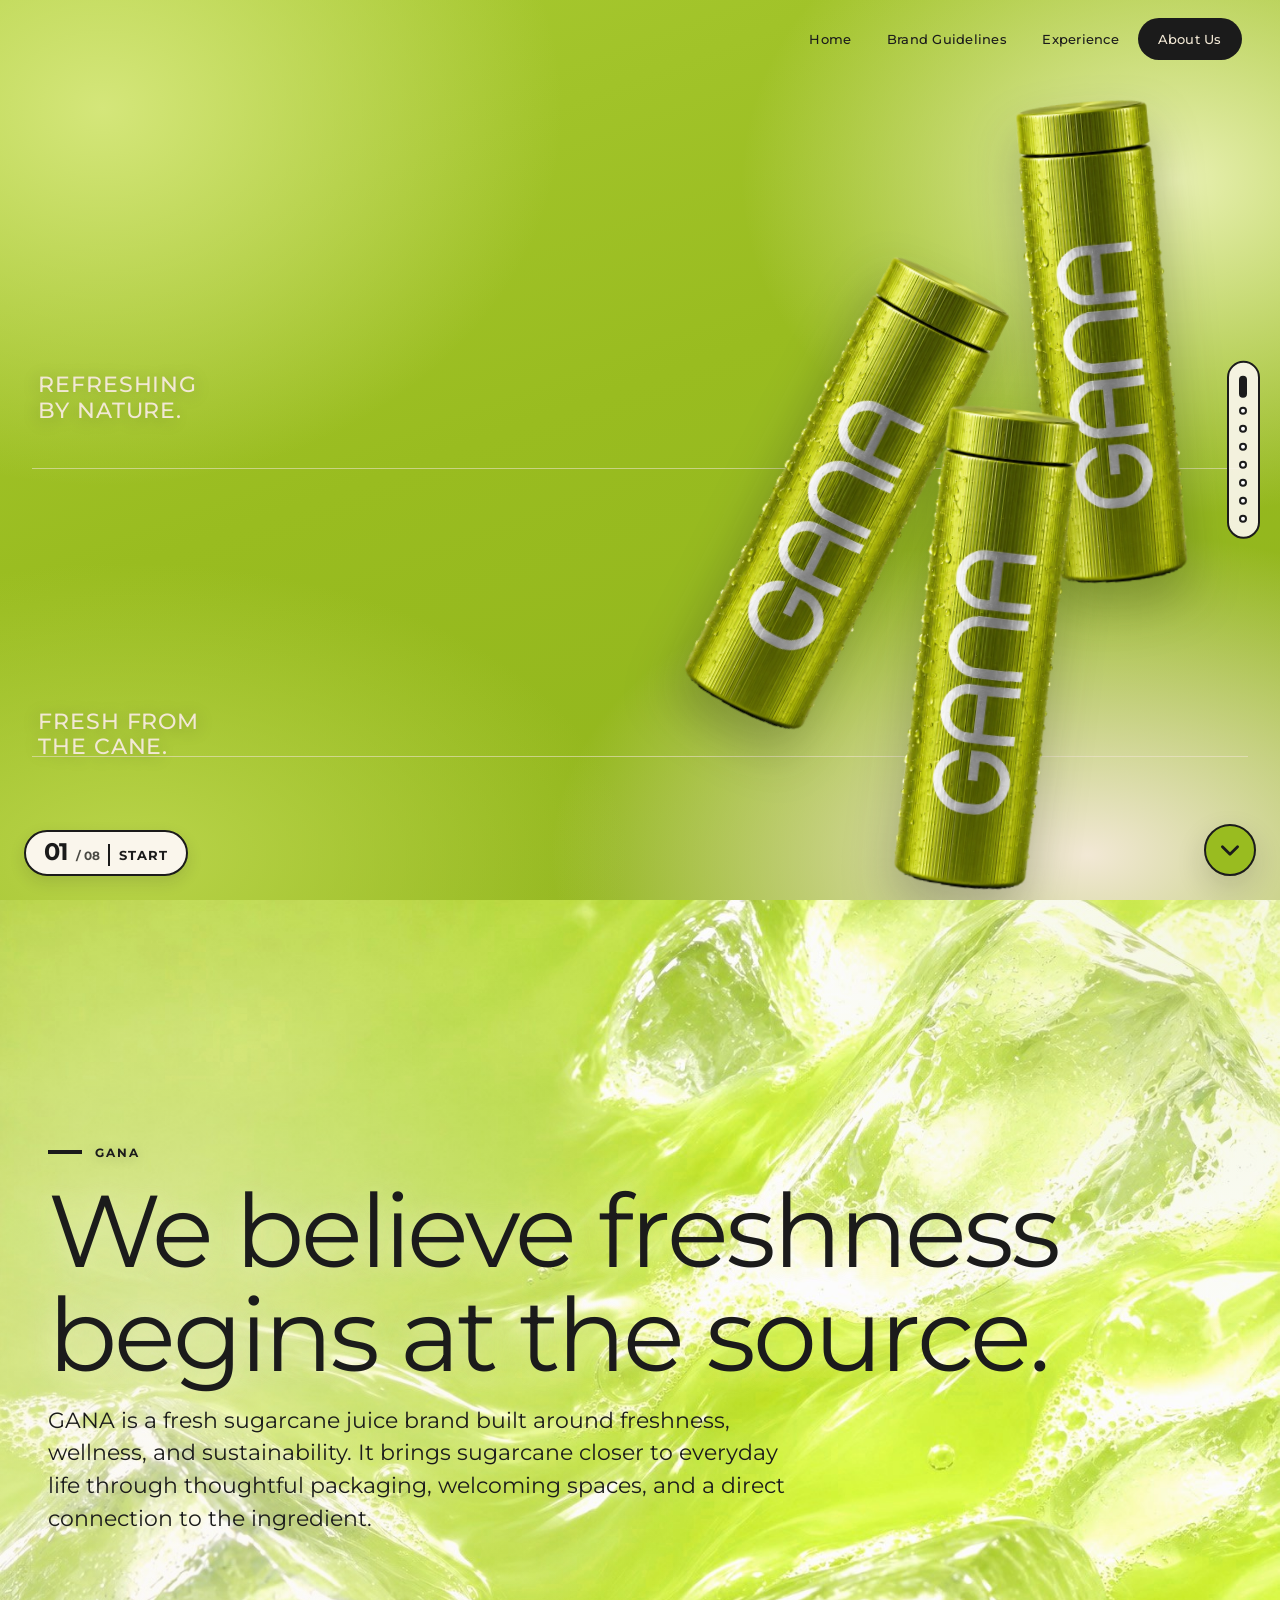
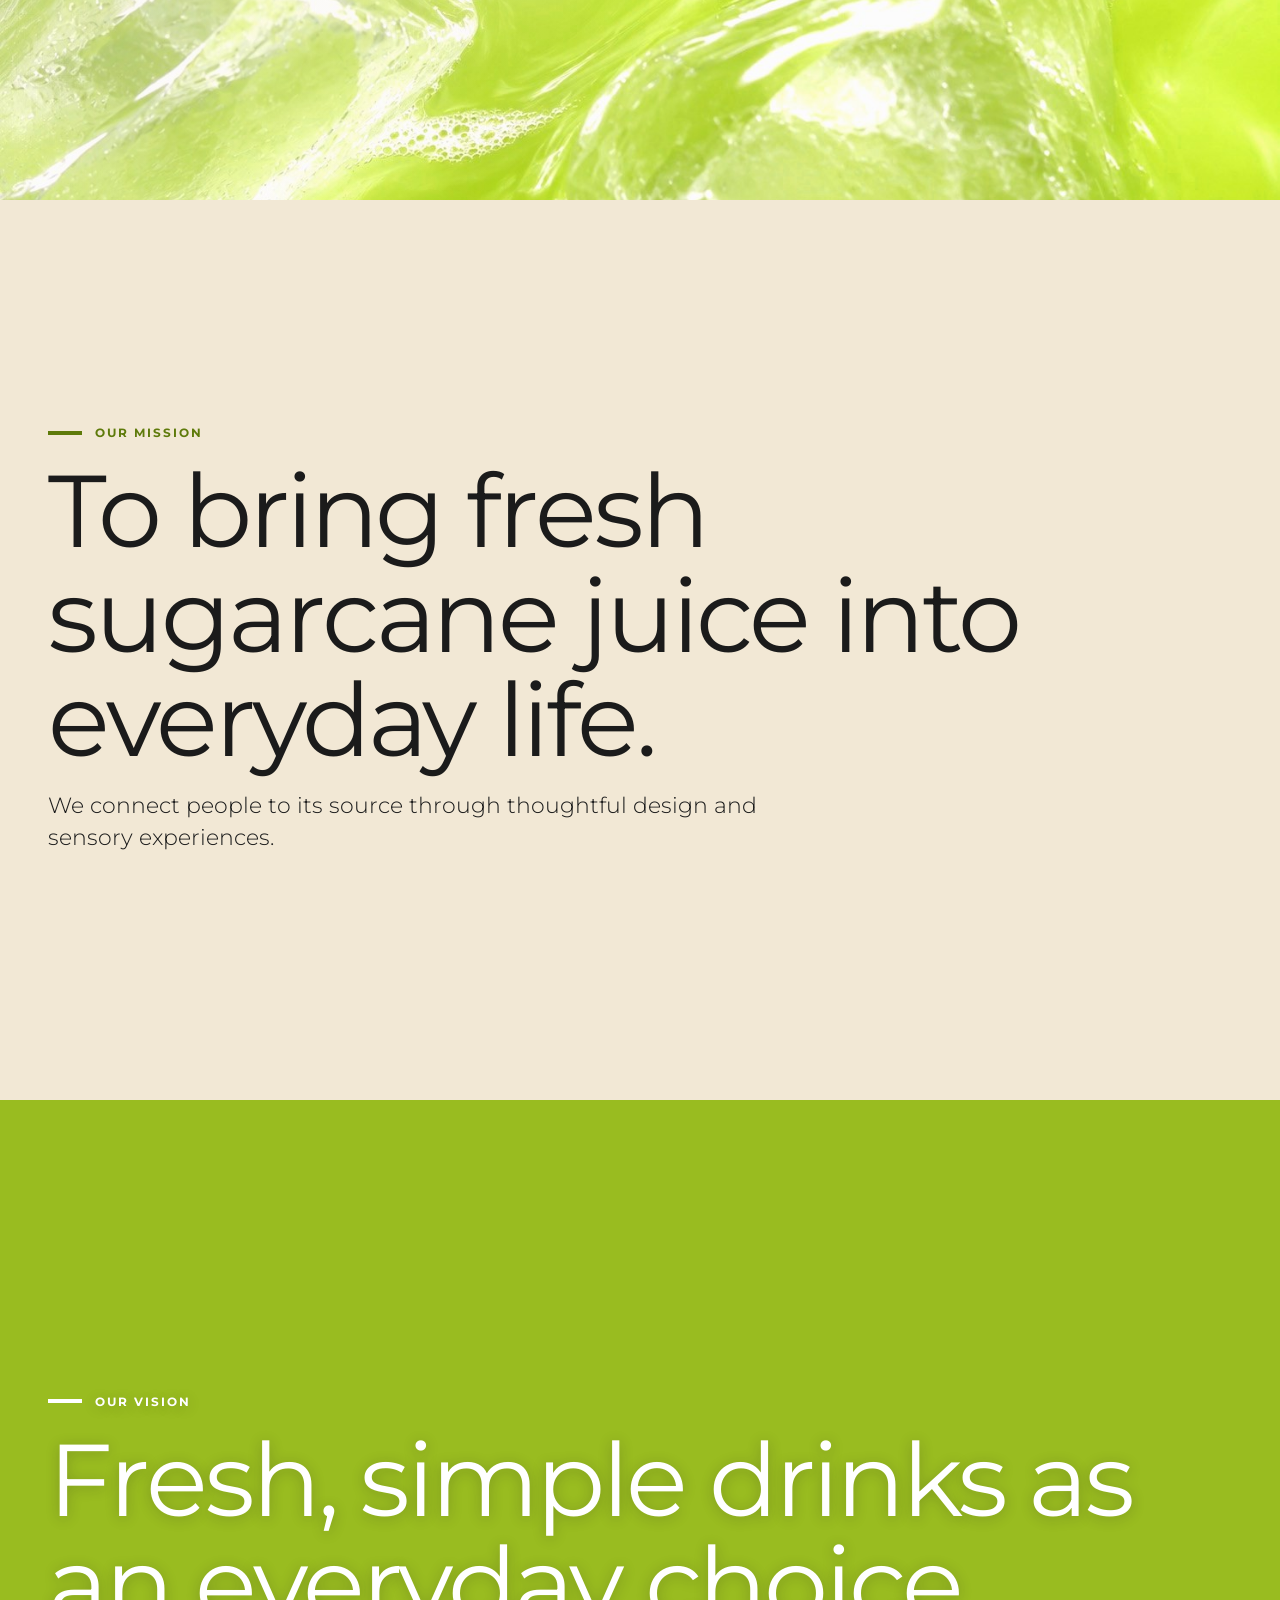
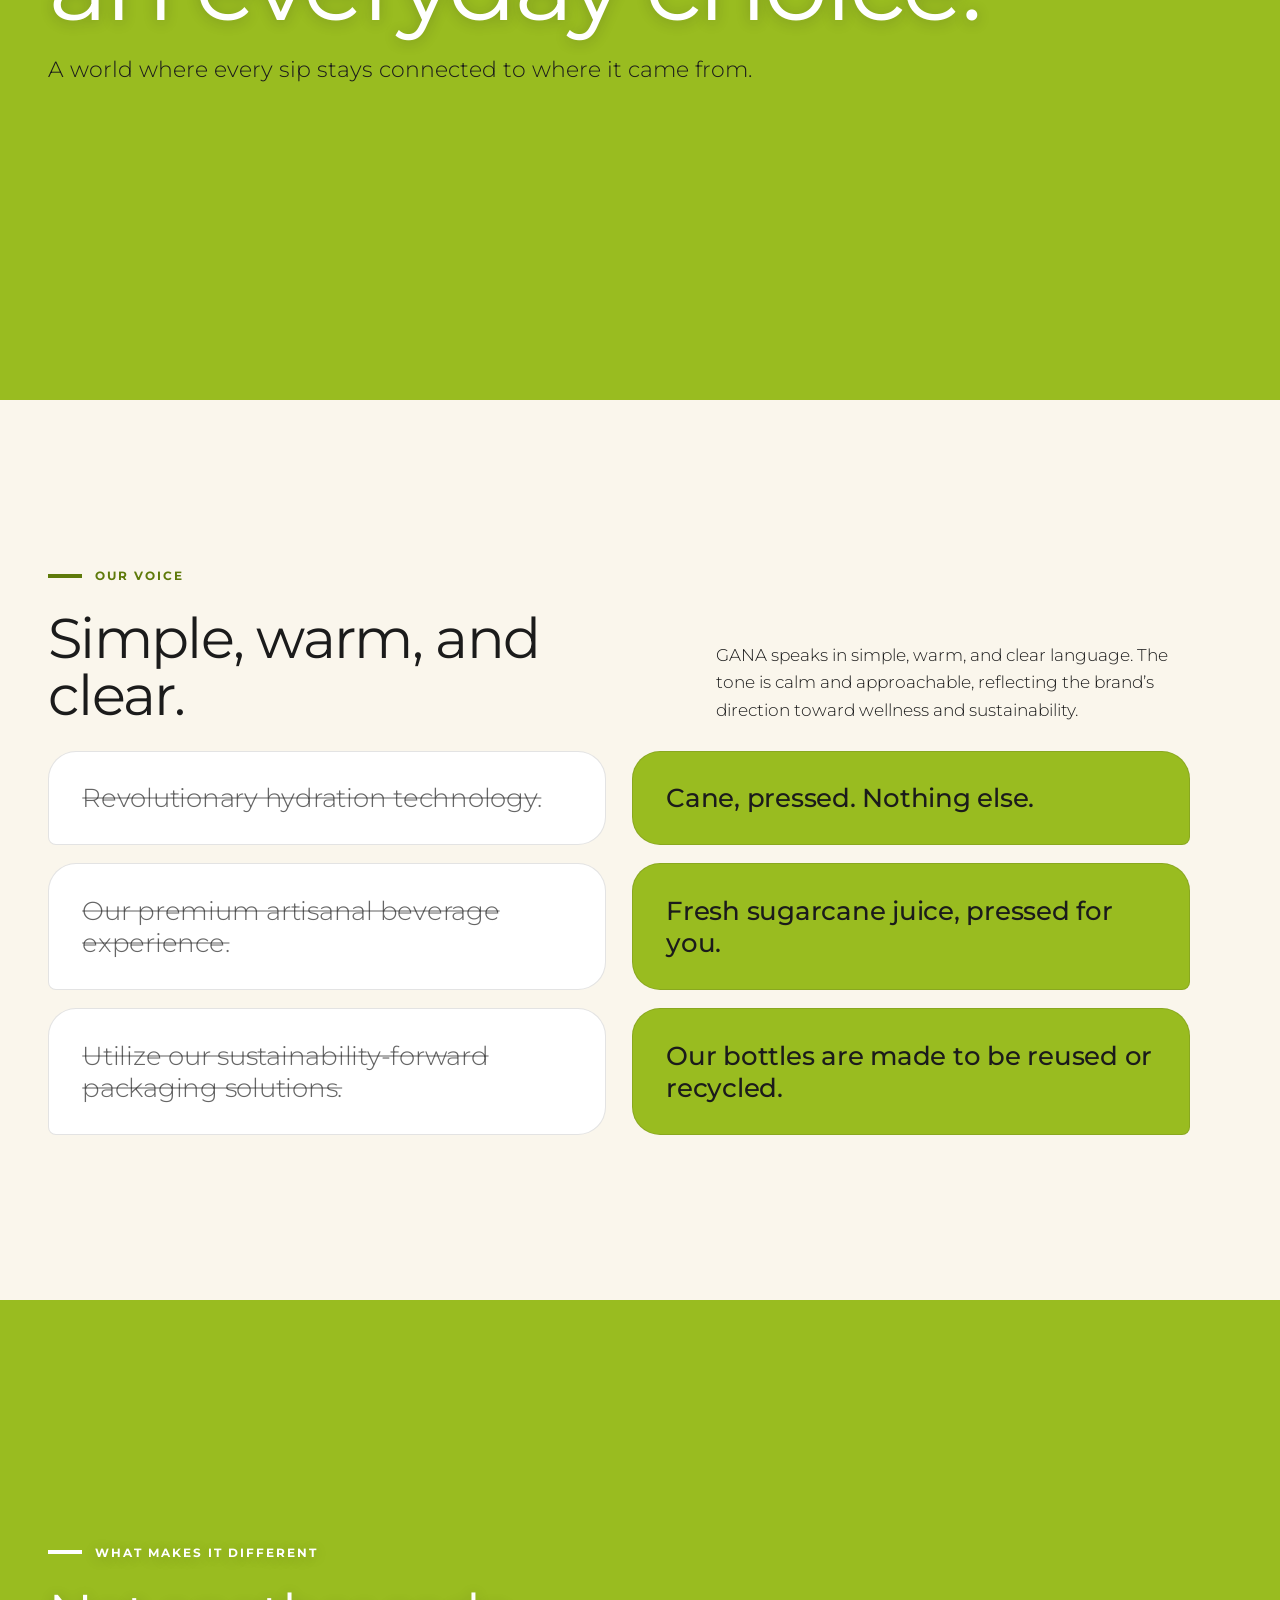
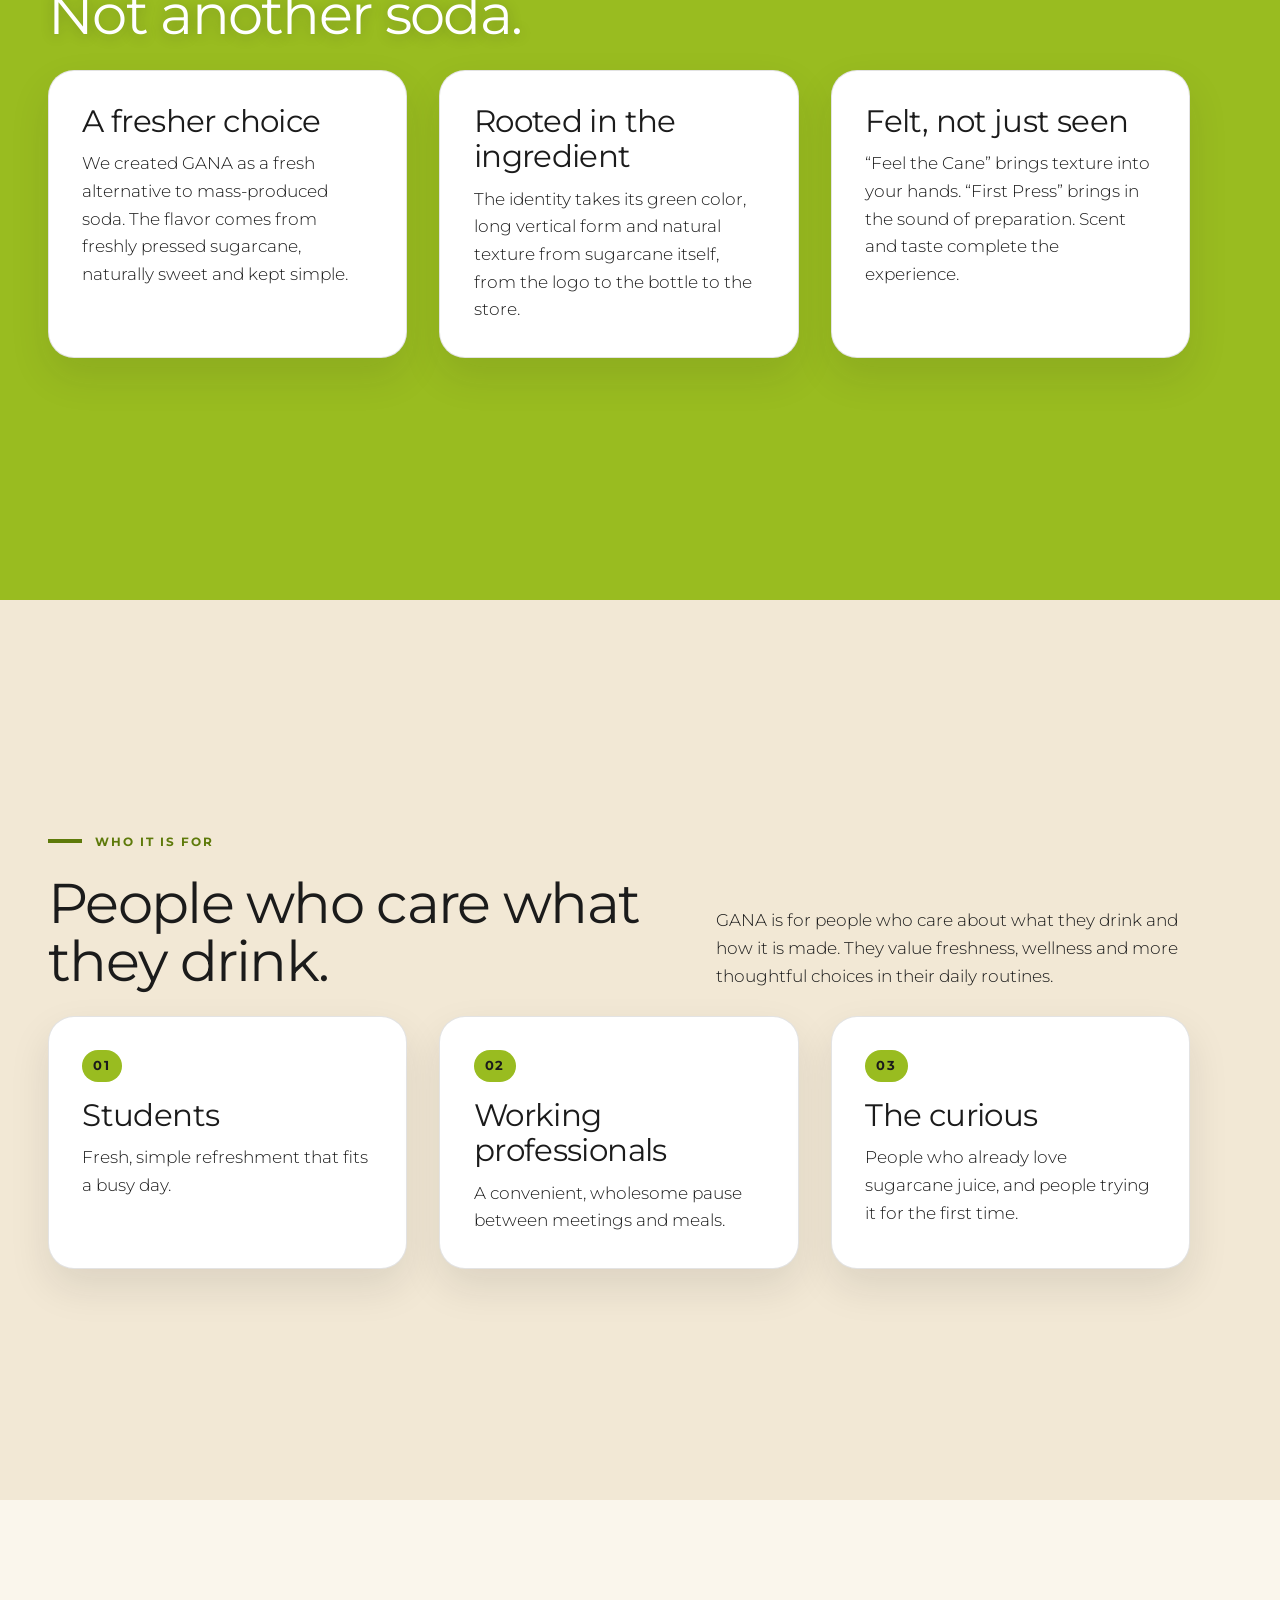
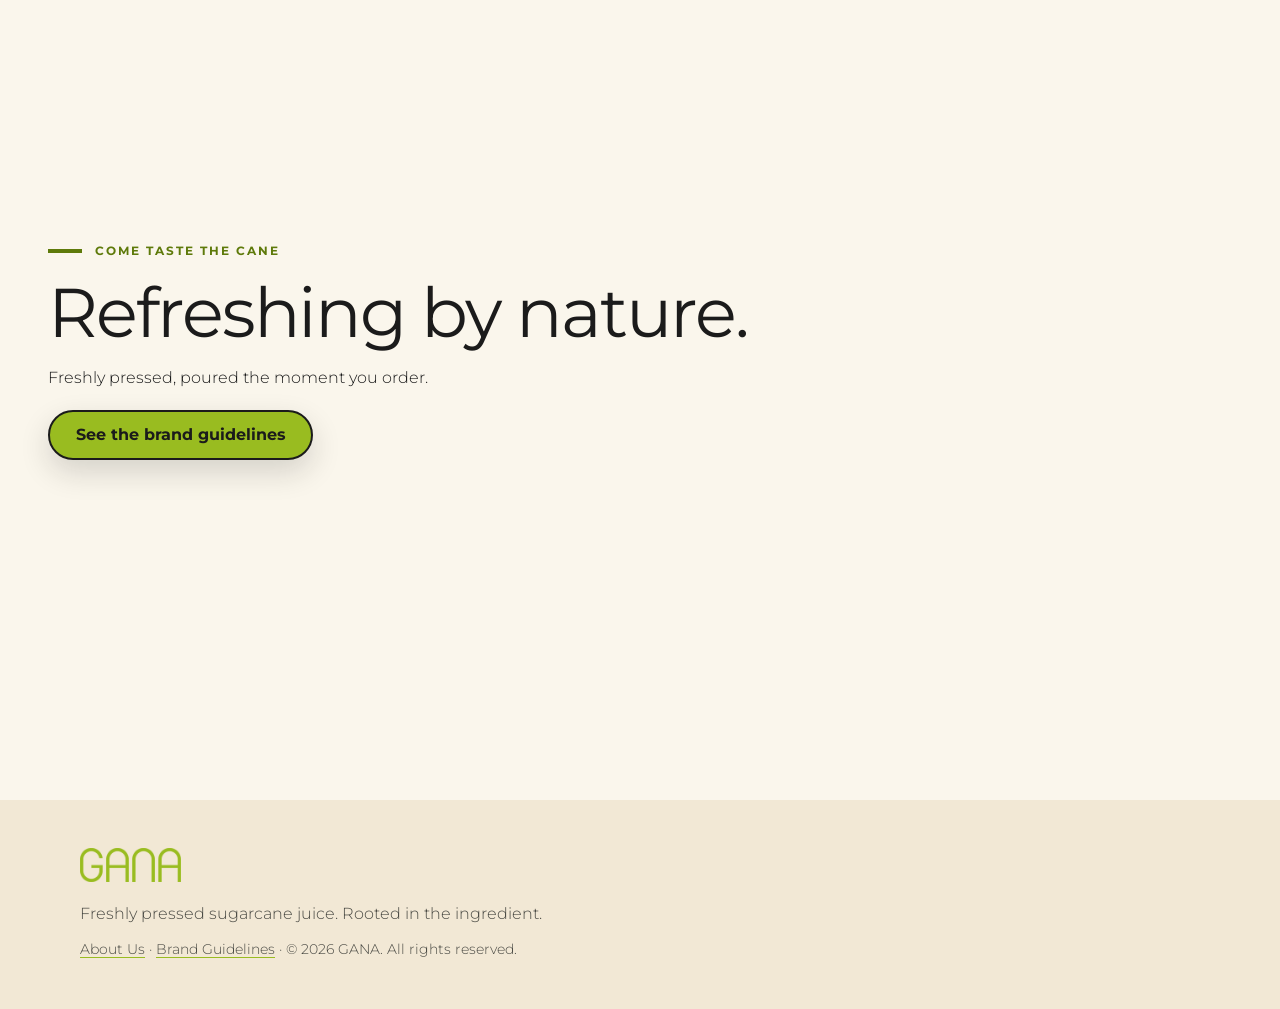
==== about.html @ 9ba34b14 "AI prompt guide: text taken from the book (full approved bottle shape, shop specifications as refere" ====
<!DOCTYPE html>
<html lang="en">
<head>
  <meta charset="UTF-8">
  <meta name="viewport" content="width=device-width, initial-scale=1">
  <title>About Us | GANA</title>
  <meta name="description" content="About GANA: fresh sugarcane juice built around freshness, wellness and sustainability.">
  <meta property="og:title" content="About GANA">
  <meta property="og:description" content="Flip through every page of the About GANA Book.">
  <meta property="og:type" content="website">
  <meta property="og:image" content="Images/gana-bottle-hero.jpeg">
  <link rel="icon" type="image/png" href="Images/gana-logo.png">
  <link rel="preconnect" href="https://fonts.googleapis.com">
  <link rel="preconnect" href="https://fonts.gstatic.com" crossorigin>
  <link href="https://fonts.googleapis.com/css2?family=Montserrat:wght@300;400;500;700&display=swap" rel="stylesheet">
  <link rel="stylesheet" href="styles.css?v=103">
  <link rel="stylesheet" href="guide.css?v=121">
</head>
<body class="sub">

  <nav class="h-nav" aria-label="Main">
    <a href="index.html#top">Home</a>
    <a href="brand-guidelines.html">Brand Guidelines</a>
    <a href="experience.html">Experience</a>
    <a href="about.html" class="h-pill" aria-current="page">About Us</a>
  </nav>

  <main id="top" class="scenes">
    <section class="scene s-green hero-scene about-hero cascade-only" id="start" data-label="Start">
      <div class="hero-cascade trio" aria-hidden="true"><img class="tb tb1" src="Images/bottle-photo.webp" alt="" width="378" height="1273"><img class="tb tb2" src="Images/bottle-photo.webp" alt="" width="378" height="1273"><img class="tb tb3" src="Images/bottle-photo.webp" alt="" width="378" height="1273"></div>
      <h1 class="sr-only">Fresh from the cane.</h1>
      <i class="hdr-rule hr1"></i><i class="hdr-rule hr2"></i>
      <p class="hdr-cap hc-l">Fresh from<br>the cane.</p>
      <p class="hdr-cap hc-m">Refreshing<br>by nature.</p>
    </section>

    <section class="scene s-green big-statement" id="statement" data-label="Big statement">
      <img class="stmt-bg" src="Images/about-statement-bg.jpg" alt="" width="1491" height="1055">
      <div class="scene-in solo">
        <div>
          <p class="kicker">GANA</p>
          <h2 class="big-h">We believe freshness begins at the source.</h2>
          <p class="big-sub">GANA is a fresh sugarcane juice brand built around freshness, wellness, and sustainability. It brings sugarcane closer to everyday life through thoughtful packaging, welcoming spaces, and a direct connection to the ingredient.</p>
        </div>
      </div>
    </section>

    <section class="scene s-cream" id="mission" data-label="Mission">
      <div class="scene-in solo">
        <div>
          <p class="kicker">Our mission</p>
          <h2 class="big-h mv-big">To bring fresh sugarcane juice into everyday life.</h2>
          <p class="big-sub">We connect people to its source through thoughtful design and sensory experiences.</p>
        </div>
      </div>
    </section>

    <section class="scene s-green" id="vision" data-label="Vision">
      <div class="scene-in solo">
        <div>
          <p class="kicker">Our vision</p>
          <h2 class="big-h mv-big">Fresh, simple drinks as an everyday choice.</h2>
          <p class="big-sub">A world where every sip stays connected to where it came from.</p>
        </div>
      </div>
    </section>

    <section class="scene s-light" id="voice" data-label="Voice">
      <div class="scene-in wide">
        <header class="scene-head"><p class="kicker">Our voice</p><h2>Simple, warm, and clear.</h2><p>GANA speaks in simple, warm, and clear language. The tone is calm and approachable, reflecting the brand&rsquo;s direction toward wellness and sustainability.</p></header>
        <div class="scene-body voice-rows">
          <div class="voice-row"><p class="vr-bad">Revolutionary hydration technology.</p><p class="vr-good">Cane, pressed. Nothing else.</p></div>
          <div class="voice-row"><p class="vr-bad">Our premium artisanal beverage experience.</p><p class="vr-good">Fresh sugarcane juice, pressed for you.</p></div>
          <div class="voice-row"><p class="vr-bad">Utilize our sustainability-forward packaging solutions.</p><p class="vr-good">Our bottles are made to be reused or recycled.</p></div>
        </div>
      </div>
    </section>

    <section class="scene s-green" id="different" data-label="What makes it different">
      <div class="scene-in wide">
        <header class="scene-head"><p class="kicker">What makes it different</p><h2>Not another soda.</h2></header>
        <div class="scene-body diff">
          <article class="diff-card"><h3>A fresher choice</h3><p>We created GANA as a fresh alternative to mass-produced soda. The flavor comes from freshly pressed sugarcane, naturally sweet and kept simple.</p></article>
          <article class="diff-card"><h3>Rooted in the ingredient</h3><p>The identity takes its green color, long vertical form and natural texture from sugarcane itself, from the logo to the bottle to the store.</p></article>
          <article class="diff-card"><h3>Felt, not just seen</h3><p>&ldquo;Feel the Cane&rdquo; brings texture into your hands. &ldquo;First Press&rdquo; brings in the sound of preparation. Scent and taste complete the experience.</p></article>
        </div>
      </div>
    </section>

    <section class="scene s-cream" id="for" data-label="Who it is for">
      <div class="scene-in wide">
        <header class="scene-head"><p class="kicker">Who it is for</p><h2>People who care what they drink.</h2><p>GANA is for people who care about what they drink and how it is made. They value freshness, wellness and more thoughtful choices in their daily routines.</p></header>
        <div class="scene-body who">
          <article class="who-card"><span>01</span><h3>Students</h3><p>Fresh, simple refreshment that fits a busy day.</p></article>
          <article class="who-card"><span>02</span><h3>Working professionals</h3><p>A convenient, wholesome pause between meetings and meals.</p></article>
          <article class="who-card"><span>03</span><h3>The curious</h3><p>People who already love sugarcane juice, and people trying it for the first time.</p></article>
        </div>
      </div>
    </section>

    <section class="scene s-light" id="come" data-label="Visit">
      <div class="scene-in solo">
        <div>
          <p class="kicker">Come taste the cane</p>
          <h2>Refreshing by nature.</h2>
          <p class="lead">Freshly pressed, poured the moment you order.</p>
          <a href="brand-guidelines.html" class="btn btn-green">See the brand guidelines</a>
        </div>
      </div>
    </section>

  </main>

  <nav class="dial" id="dial" aria-label="Scenes"><ol id="dial-list"></ol></nav>
  <div class="hud" aria-hidden="true"><span id="hud-n">01</span><span class="hud-of">/ <span id="hud-t">15</span></span><span id="hud-l">Start</span></div>
  <button type="button" class="next-btn" id="next-btn" aria-label="Next scene"><svg viewBox="0 0 24 24" fill="none" stroke="currentColor" stroke-width="2.6" stroke-linecap="round" stroke-linejoin="round" aria-hidden="true"><path d="M5 9l7 7 7-7"/></svg></button>

  <footer class="site-footer" id="visit">
    <div class="container footer-grid">
      <a href="index.html#top" class="logo" aria-label="GANA home"><img class="logo-img" src="Images/gana-logo.png" alt="GANA" loading="lazy"></a>
      <p>Freshly pressed sugarcane juice. Rooted in the ingredient.</p>
      <p class="small"><a href="about.html">About Us</a> &middot; <a href="brand-guidelines.html">Brand Guidelines</a> &middot; &copy; <span id="year">2026</span> GANA. All rights reserved.</p>
    </div>
  </footer>

  <script src="script.js?v=103"></script>
  <script src="scenes.js?v=103"></script>
</body>
</html>
---- styles.css ----
/* GANA brand palette (Brand Guidelines Book): GANA Green #99BC20, Cream #F2E8D5, lighter cream for quiet backgrounds */
:root {
  --green: #99bc20;
  --cream: #f2e8d5;
  --cream-light: #faf6ec;
  --ink: #1b1b1b;
  --muted: #4a4a44;
  --radius: 18px;
  /* Gotham is the brand typeface. Montserrat is the closest free web font; Gotham is used if installed. */
  --font: "Gotham", "Montserrat", system-ui, -apple-system, "Segoe UI", sans-serif;
}

*, *::before, *::after { box-sizing: border-box; }
html { scroll-behavior: smooth; }
body {
  margin: 0;
  font-family: var(--font);
  font-weight: 300;
  color: var(--ink);
  background: var(--cream-light);
  line-height: 1.7;
  font-size: 1.02rem;
}
img { display: block; max-width: 100%; }
h1, h2, h3 { font-weight: 400; line-height: 1.15; margin: 0 0 .6em; color: var(--ink); }
h1 { font-size: clamp(2.4rem, 5.6vw, 4.4rem); letter-spacing: -.02em; }
h2 { font-size: clamp(1.8rem, 3.6vw, 2.7rem); letter-spacing: -.01em; }
h3 { font-size: 1.3rem; font-weight: 500; }
p { margin: 0 0 1.1em; }
a { color: inherit; }
figure { margin: 0; }
strong { font-weight: 500; }

.container { width: min(1120px, 100% - 3rem); margin-inline: auto; }
.narrow { width: min(760px, 100% - 3rem); }
.section { padding: clamp(4rem, 9vw, 7rem) 0; }
.cream { background: var(--cream); }
.eyebrow {
  display: flex; align-items: center; gap: .75rem;
  text-transform: uppercase; letter-spacing: .16em; font-size: .74rem; font-weight: 700;
  color: var(--ink); margin-bottom: 1.1rem;
}
.eyebrow::before { content: ""; width: 28px; height: 3px; background: var(--green); flex: none; }
.purpose .eyebrow::before { background: var(--ink); }
.hero .eyebrow::before { background: #fff; }

/* Buttons */
.btn {
  display: inline-block; padding: .85rem 1.6rem; border-radius: 999px; border: 2px solid var(--ink);
  background: var(--ink); color: var(--cream-light); font: 500 .98rem var(--font); text-decoration: none; cursor: pointer;
  transition: transform .2s, background .2s, color .2s;
}
.btn:hover { transform: translateY(-2px); background: var(--cream-light); color: var(--ink); }
.btn-ghost { background: transparent; color: var(--ink); }
.btn-ghost:hover { background: var(--ink); color: var(--cream-light); }
.btn-green { background: var(--green); border-color: var(--green); color: var(--ink); }
.btn-green:hover { background: var(--ink); border-color: var(--ink); color: var(--cream-light); }
.btn-small { padding: .5rem 1.15rem; font-size: .92rem; }
:focus-visible { outline: 3px solid var(--ink); outline-offset: 3px; }

/* Header */
.site-header {
  position: sticky; top: 0; z-index: 20; display: flex; align-items: center; justify-content: space-between;
  padding: 1rem clamp(1.25rem, 4vw, 3rem); background: rgba(250, 246, 236, .94); backdrop-filter: blur(8px);
  border-bottom: 1px solid rgba(27, 27, 27, .08);
}
.logo { display: inline-block; text-decoration: none; line-height: 0; }
.logo-img { display: block; height: 40px; width: auto; }
.site-nav { display: flex; align-items: center; gap: 1.6rem; }
.site-nav a { text-decoration: none; font-weight: 500; font-size: .92rem; }
.site-nav a:not(.btn):hover { text-decoration: underline; text-decoration-color: var(--green); text-decoration-thickness: 3px; text-underline-offset: 6px; }
.nav-toggle { display: none; background: none; border: 0; width: 44px; height: 44px; cursor: pointer; position: relative; }
.nav-toggle span { position: absolute; left: 10px; right: 10px; height: 2px; background: var(--ink); transition: transform .25s; }
.nav-toggle span:first-child { top: 17px; }
.nav-toggle span:last-child { top: 25px; }
.nav-toggle[aria-expanded="true"] span:first-child { transform: translateY(4px) rotate(45deg); }
.nav-toggle[aria-expanded="true"] span:last-child { transform: translateY(-4px) rotate(-45deg); }

/* Hero: the photo covers the full width, text sits on top */
.hero {
  position: relative; display: grid; align-items: center; overflow: hidden; background: var(--green); width: 100%;
  min-height: calc(100vh - 72px); min-height: calc(100svh - 72px);
  padding: 4rem clamp(1.5rem, 6vw, 5rem);
}
.hero-bg { position: absolute; inset: 0; margin: 0; }
.hero-bg img { width: 100%; height: 100%; object-fit: cover; object-position: right center; }
.hero-bg { overflow: hidden; }
.hero-bg img { transform-origin: 60% 50%; animation: juiceDrift 10s ease-in-out infinite alternate; will-change: transform; }
.hero-bg img.flow { position: absolute; inset: 0; mix-blend-mode: soft-light; opacity: .75; animation: juiceFlow 7s ease-in-out infinite alternate; }
@keyframes juiceDrift { from { transform: scale(1.10) translate3d(-2.6%, 1.8%, 0) rotate(-.6deg); } to { transform: scale(1.19) translate3d(2.8%, -2%, 0) rotate(.7deg); } }
@keyframes juiceFlow { from { transform: scale(1.24) translate3d(3.4%, -2.4%, 0) rotate(1deg); } to { transform: scale(1.12) translate3d(-3.6%, 2.6%, 0) rotate(-1deg); } }
@media (prefers-reduced-motion: reduce) { .hero-bg img, .hero-bg img.flow { animation: none; transform: none; } }
.hero-bg::after { content: ""; position: absolute; z-index: 2; inset: 0; background: linear-gradient(90deg, rgba(27, 27, 27, .3) 0%, rgba(27, 27, 27, .14) 40%, rgba(27, 27, 27, 0) 70%); }
.hero-copy { position: relative; z-index: 3; max-width: 600px; }
.hero h1 { font-weight: 400; }
.hero h1, .hero .lead, .hero .eyebrow { color: #fff; text-shadow: 0 2px 16px rgba(27, 27, 27, .45); }
.hero .btn { background: #fff; border-color: #fff; color: var(--ink); text-shadow: none; }
.hero .btn:hover { background: var(--ink); border-color: var(--ink); color: #fff; }
.hero .btn-ghost { background: transparent; border-color: #fff; color: #fff; }
.hero .btn-ghost:hover { background: #fff; color: var(--ink); }
.hero .lead { font-size: 1.15rem; max-width: 29em; }
.hero-actions { display: flex; flex-wrap: wrap; gap: 1rem; margin-top: 2rem; }

/* Tagline spread: green panel + bottles on white */
.tagline { display: grid; grid-template-columns: 1fr 1fr; min-height: clamp(360px, 46vw, 620px); }
.tagline-text { background: var(--green); display: flex; align-items: center; padding: 3rem clamp(1.5rem, 6vw, 5rem); }
.tagline-text p { margin: 0; font-size: clamp(1.7rem, 3.2vw, 2.8rem); font-weight: 400; line-height: 1.3; letter-spacing: -.01em; }
.tagline-photo { background: #fff; }
.tagline-photo img { width: 100%; height: 100%; object-fit: cover; object-position: center bottom; }

/* Split layouts */
.split { display: grid; grid-template-columns: 1fr 1fr; gap: clamp(2rem, 6vw, 5rem); align-items: center; }
.split-media img { width: 100%; height: 100%; max-height: 640px; object-fit: cover; border-radius: var(--radius); }
.strong { font-weight: 500; font-size: 1.1rem; }

/* Manifesto */
.manifesto { background: var(--cream); }
.manifesto-title { max-width: 14em; font-size: clamp(2rem, 4.6vw, 3.6rem); margin-bottom: 1.2em; }
.manifesto-cols { display: grid; grid-template-columns: 1fr 1fr; gap: clamp(1.5rem, 5vw, 4rem); max-width: 920px; }
.manifesto-cols p { font-size: 1.05rem; }
.pull { font-weight: 500; font-size: 1.2rem; line-height: 1.5; border-left: 4px solid var(--green); padding-left: 1.25rem; margin-top: 1.8rem; }

/* Purpose: brand pattern */
.purpose { background: var(--green) url("Images/gana-pattern.jpg") center / cover no-repeat; padding: clamp(5rem, 11vw, 9rem) 0; }
.purpose .narrow { width: min(1120px, 100% - 3rem); }
.purpose .big { font-size: clamp(1.5rem, 3.2vw, 2.4rem); line-height: 1.35; font-weight: 400; margin: 0; max-width: 24em; }

/* Audience + positioning */
.chips { list-style: none; padding: 0; margin: 2rem 0 0; display: flex; flex-wrap: wrap; gap: .7rem; }
.chips li { background: var(--cream); border-radius: 999px; padding: .45rem 1.05rem; font-weight: 500; font-size: .9rem; }
.positioning { margin-top: clamp(3rem, 7vw, 5rem); padding-top: clamp(2rem, 5vw, 3.5rem); border-top: 1px solid rgba(27, 27, 27, .14); max-width: 820px; margin-left: max(1.5rem, calc((100% - 1120px) / 2)); }
.big-ink { font-size: clamp(1.4rem, 2.6vw, 2rem); line-height: 1.35; font-weight: 400; }

/* Personality */
.traits { display: grid; grid-template-columns: repeat(auto-fit, minmax(220px, 1fr)); gap: 2rem; margin: 3rem 0 2.5rem; }
.trait { border-top: 3px solid var(--green); padding-top: 1.2rem; }
.trait p { color: var(--muted); }
.voice { background: var(--cream-light); border-radius: var(--radius); padding: 1.75rem 2rem; max-width: 820px; }
.voice h3 { margin-bottom: .4em; }
.voice p { margin: 0; }

/* Pillars */
.pillars { display: grid; grid-template-columns: repeat(auto-fit, minmax(300px, 1fr)); gap: 1.5rem; margin-top: 3rem; }
.card { background: var(--cream); border-radius: var(--radius); padding: 2rem; }
.card .num { display: inline-grid; place-items: center; width: 46px; height: 46px; border-radius: 50%; background: var(--green); font-weight: 500; margin-bottom: 1.1rem; }
.card p { margin: 0; color: var(--muted); }
.card-pattern { background: var(--green) url("Images/gana-pattern.jpg") center / cover no-repeat; min-height: 200px; }

/* Experience rows */
.experience { background: var(--cream); }
.feature { display: grid; grid-template-columns: 1.15fr 1fr; gap: clamp(2rem, 5vw, 4rem); align-items: center; margin-top: clamp(3rem, 7vw, 5rem); }
.feature.flip { grid-template-columns: 1fr 1.15fr; }
.feature.flip .feature-media { order: 2; }
.feature-media img { width: 100%; height: 100%; max-height: 540px; object-fit: cover; border-radius: var(--radius); }
.feature-text p { color: var(--muted); font-size: 1.05rem; }

/* Texture band: the cane texture from the guidelines */
.texture-band { background: var(--green) url("Images/gana-texture.jpg") center / cover no-repeat; padding: clamp(4rem, 10vw, 8rem) clamp(1.5rem, 6vw, 5rem); }
.texture-card { max-width: 560px; background: var(--cream-light); border-radius: var(--radius); padding: clamp(1.75rem, 4vw, 2.75rem); margin-left: max(0px, calc((100% - 1120px) / 2)); }
.texture-card h2 { font-size: clamp(1.5rem, 2.8vw, 2.1rem); }
.texture-card p:last-child { margin: 0; color: var(--muted); }

/* Spaces */
.gallery { display: grid; gap: 1.75rem; margin-top: 3rem; }
.gallery.two-col { grid-template-columns: repeat(2, 1fr); }
.gallery img { width: 100%; aspect-ratio: 16 / 10; object-fit: cover; border-radius: var(--radius); }
.gallery figcaption { padding-top: 1.1rem; }
.gallery figcaption h3 { margin-bottom: .3em; }
.gallery figcaption p { color: var(--muted); margin: 0; }

/* Bottles band */
.bottles-band { background: #000; }
.bottles-band img { width: 100%; height: clamp(280px, 46vw, 660px); object-fit: cover; object-position: center 52%; }

/* CTA: cream wordmark on GANA Green */
.cta { text-align: center; background: var(--green); }
.cta-logo { width: min(240px, 60%); height: auto; margin: 0 auto 2rem; }
.cta p { max-width: 28em; margin-inline: auto; margin-bottom: 1.8rem; }

/* Footer */
.site-footer { background: var(--cream); padding: 3rem 0; }
.site-footer .logo-img { height: 34px; }
.site-footer p { margin: .6rem 0 0; color: var(--muted); }
.site-footer .small { font-size: .85rem; }

/* Reveal on scroll */
.reveal { opacity: 0; transform: translateY(18px); transition: opacity .6s ease, transform .6s ease; }
.reveal.visible { opacity: 1; transform: none; }

/* Tablet / mobile */
@media (max-width: 900px) {
  .split, .feature, .feature.flip, .manifesto-cols, .gallery.two-col { grid-template-columns: 1fr; }
  .feature.flip .feature-media { order: 0; }
  .tagline { grid-template-columns: 1fr; }
  .tagline-photo { aspect-ratio: 4 / 3; }
  #who .split-media { order: -1; }
}

@media (max-width: 1100px) {
  .nav-toggle { display: block; }
  .site-nav {
    position: absolute; top: 100%; left: 0; right: 0; flex-direction: column; align-items: flex-start; gap: 1rem;
    padding: 1.25rem 1.5rem 1.5rem; background: var(--cream-light); border-bottom: 1px solid rgba(27, 27, 27, .1);
    display: none;
  }
  .site-nav.open { display: flex; }
}

@media (max-width: 700px) {
  .card-pattern { display: none; }
}

@media (max-width: 760px) {
  .hero { min-height: 82svh; }
  .hero-bg img { object-position: 75% center; }
  .hero-bg::after { background: linear-gradient(180deg, rgba(153, 188, 32, .55), rgba(27, 27, 27, .3)); }
}

/* ---------- Brand guidelines ---------- */
.sr-only { position: absolute; width: 1px; height: 1px; overflow: hidden; clip: rect(0 0 0 0); white-space: nowrap; }
.site-nav a[aria-current="page"]:not(.btn) { text-decoration: underline; text-decoration-color: var(--green); text-decoration-thickness: 3px; text-underline-offset: 6px; }
.site-footer .small a { text-decoration: underline; text-decoration-color: var(--green); text-underline-offset: 3px; }

.gl-hero { background: var(--green) url("Images/gana-pattern.jpg") center / cover no-repeat; padding: clamp(3rem, 7vw, 6rem) clamp(1.25rem, 5vw, 4rem); overflow: hidden; }
.gl-hero-inner { width: min(1240px, 100%); margin-inline: auto; display: grid; grid-template-columns: 1.05fr .95fr; gap: clamp(2rem, 5vw, 5rem); align-items: center; }
.gl-hero .eyebrow::before { background: var(--ink); }
.gl-hero h1 { margin: .5rem 0 1.1rem; font-size: clamp(2.3rem, 5.2vw, 4.2rem); }
.gl-hero .lead { max-width: 30em; font-size: 1.12rem; margin: 0 0 2rem; }
.gl-hero-book { justify-self: center; width: min(100%, 440px); padding: 0; border: 0; background: none; cursor: pointer; rotate: 3deg; transition: rotate .35s ease, transform .35s ease; filter: drop-shadow(0 24px 36px rgba(27, 27, 27, .3)); }
.gl-hero-book:hover { rotate: 0deg; transform: translateY(-6px); }
.gl-hero-book img { display: block; width: 100%; height: auto; border-radius: 6px; }

.gl-nav { position: sticky; top: 72px; z-index: 15; display: flex; align-items: center; gap: 1rem; padding: .6rem clamp(1rem, 4vw, 3rem); background: rgba(250, 246, 236, .96); backdrop-filter: blur(8px); border-bottom: 1px solid rgba(27, 27, 27, .08); }
.gl-nav-inner { display: flex; gap: .4rem; overflow-x: auto; flex: 1; min-width: 0; scrollbar-width: none; }
.gl-nav-inner::-webkit-scrollbar { display: none; }
.gl-chip { flex: 0 0 auto; font: inherit; font-size: .86rem; font-weight: 500; padding: .45rem .95rem; border-radius: 999px; border: 0; background: transparent; color: var(--ink); cursor: pointer; transition: background .2s; white-space: nowrap; }
.gl-chip:hover { background: var(--cream); }
.gl-chip[aria-current="true"] { background: var(--green); }
.gl-now { flex: none; margin: 0; font-size: .78rem; font-weight: 700; letter-spacing: .1em; text-transform: uppercase; color: var(--muted); }
.gl-progress { position: absolute; left: 0; bottom: -1px; height: 3px; width: 100%; background: var(--green); transform-origin: left; transform: scaleX(0); }

.gl-chapters { background: var(--cream-light); }
.gl-chapter { padding: clamp(3rem, 7vw, 6rem) 0 clamp(1rem, 3vw, 2rem); scroll-margin-top: 130px; }
.gl-chapter:nth-child(even) { background: var(--cream); }
.gl-chapter-head { width: min(1240px, 100% - 2rem); margin: 0 auto clamp(2rem, 4vw, 3.5rem); display: grid; grid-template-columns: auto 1fr; gap: 0 clamp(1.25rem, 4vw, 3.5rem); align-items: end; }
.gl-numeral { font-size: clamp(5rem, 15vw, 12rem); font-weight: 300; line-height: .8; color: var(--green); letter-spacing: -.04em; grid-row: 1 / span 2; }
.gl-chapter-head h2 { margin: 0 0 .4rem; align-self: end; }
.gl-chapter-head p { margin: 0; max-width: 34em; font-size: 1.08rem; color: var(--muted); align-self: start; }

.gl-spread { width: min(1240px, 100% - 2rem); margin: 0 auto clamp(2.5rem, 5vw, 4.5rem); scroll-margin-top: 130px; }
.gl-frame { display: grid; grid-template-columns: 1fr 1fr; border-radius: 14px; overflow: hidden; background: #fff; box-shadow: 0 16px 44px rgba(27, 27, 27, .14); cursor: zoom-in; transition: transform .3s ease, box-shadow .3s ease; outline-offset: 4px; }
.gl-frame:hover { transform: translateY(-4px); box-shadow: 0 22px 54px rgba(27, 27, 27, .2); }
.gl-frame:focus-visible { outline: 3px solid var(--ink); }
.gl-frame.single { grid-template-columns: 1fr; width: min(100%, 620px); margin-inline: auto; }
.gl-half { position: relative; overflow: hidden; aspect-ratio: var(--ar); }
.gl-half img { position: absolute; top: 0; height: 100%; width: 200%; max-width: none; left: 0; }
.gl-half.r img { left: -100%; }
.gl-frame.single .gl-half img { width: 100%; }
.gl-cap { display: flex; align-items: flex-start; justify-content: space-between; gap: .75rem 1.5rem; flex-wrap: wrap; margin-top: 1.1rem; }
.gl-pp { display: block; font-size: .78rem; font-weight: 700; letter-spacing: .12em; text-transform: uppercase; color: var(--muted); }
.gl-cap h3 { margin: .25rem 0 0; font-size: clamp(1.1rem, 2.2vw, 1.45rem); }
.gl-actions { display: flex; gap: .5rem; flex-wrap: wrap; }
.gl-text { margin-top: 1rem; padding: clamp(1.25rem, 3vw, 2rem); background: var(--cream-light); border-radius: 14px; border: 1px solid rgba(27, 27, 27, .1); display: grid; grid-template-columns: repeat(auto-fit, minmax(260px, 1fr)); gap: 1.5rem 2.5rem; }
.gl-chapter:nth-child(even) .gl-text { background: var(--cream-light); }
.gl-text[hidden] { display: none; }
.gl-text h4 { margin: 0 0 .75rem; font-size: .78rem; font-weight: 700; letter-spacing: .12em; text-transform: uppercase; }
.gl-text p { margin: 0 0 .85rem; font-weight: 300; line-height: 1.65; }
.gl-noscript { text-align: center; padding: 3rem 1rem; }
.gl-chip:focus-visible, .gl-hero-book:focus-visible { outline: 3px solid var(--ink); outline-offset: 2px; }

/* zoom lightbox */
.gl-lb { position: fixed; inset: 0; z-index: 100; display: flex; flex-direction: column; background: rgba(27, 27, 27, .95); }
.gl-lb[hidden] { display: none; }
.gl-lb-bar { display: flex; align-items: center; justify-content: space-between; gap: .75rem 1.5rem; flex-wrap: wrap; padding: .75rem 1rem; color: var(--cream-light); }
.gl-lb-title { margin: 0; font-size: .95rem; font-weight: 500; }
.gl-lb-actions { display: flex; gap: .5rem; flex-wrap: wrap; }
.gl-lb-actions .btn { background: var(--cream-light); color: var(--ink); border-color: var(--cream-light); }
.gl-lb-actions .btn:disabled { opacity: .4; cursor: default; }
.gl-lb-scroll { flex: 1; min-height: 0; overflow: auto; display: grid; place-items: center; padding: 0 1rem 1rem; }
.gl-lb-scroll img { display: block; max-width: 100%; max-height: 100%; width: auto; height: auto; object-fit: contain; cursor: zoom-in; border-radius: 8px; }
.gl-lb.is-zoomed .gl-lb-scroll { display: block; }
.gl-lb.is-zoomed .gl-lb-scroll img { max-width: none; max-height: none; width: 220%; cursor: zoom-out; }

@media (max-width: 900px) {
  .gl-hero-inner { grid-template-columns: 1fr; }
  .gl-hero-book { width: min(70%, 340px); }
  .gl-now { display: none; }
}
@media (max-width: 700px) {
  .gl-frame { display: flex; flex-direction: column; gap: .75rem; background: none; box-shadow: none; border-radius: 0; overflow: visible; }
  .gl-frame:hover { transform: none; box-shadow: none; }
  .gl-half { border-radius: 12px; background: #fff; box-shadow: 0 10px 28px rgba(27, 27, 27, .14); }
  .gl-frame.single .gl-half { box-shadow: 0 10px 28px rgba(27, 27, 27, .14); }
  .gl-chapter-head { grid-template-columns: 1fr; }
  .gl-numeral { grid-row: auto; margin-bottom: 1rem; }
  .gl-lb-bar { padding: .5rem; }
  .gl-lb.is-zoomed .gl-lb-scroll img { width: 260%; }
}
@media (prefers-reduced-motion: reduce) {
  .gl-frame, .gl-hero-book, .gl-chip { transition: none; }
}

@media (prefers-reduced-motion: reduce) {
  html { scroll-behavior: auto; }
  .reveal { opacity: 1; transform: none; transition: none; }
  .btn { transition: none; }
}
---- guide.css ----
/* GANA brand guidelines: immersive scene story */
:root { --silver: linear-gradient(135deg, #f4f4f2 0%, #b9bbbd 38%, #eceded 55%, #9fa2a5 100%); --hard: 0 12px 30px rgba(27,27,27,.16); --edge: 1.5px solid rgba(27,27,27,.12); --r: 26px; --head: 72px; }
html:has(.scenes) { scroll-snap-type: y proximity; scroll-padding-top: var(--head); }
.sr-only { position: absolute; width: 1px; height: 1px; overflow: hidden; clip: rect(0 0 0 0); white-space: nowrap; }
.site-nav a[aria-current="page"]:not(.btn) { text-decoration: underline; text-decoration-color: var(--green); text-decoration-thickness: 3px; text-underline-offset: 6px; }
.site-footer .small a { text-decoration: underline; text-decoration-color: var(--green); text-underline-offset: 3px; }

/* ---- scenes ---- */
.scene { min-height: calc(100svh - var(--head)); display: flex; align-items: center; scroll-snap-align: start; padding: clamp(2.5rem, 6vh, 4.5rem) 0; position: relative; }
.s-green { background: var(--green); }
.s-cream { background: var(--cream); }
.s-light { background: var(--cream-light); }
.scene-in { width: min(1320px, 100% - 2 * clamp(1rem, 4vw, 3rem)); margin-inline: auto; display: grid; grid-template-columns: minmax(0, .8fr) minmax(0, 1.6fr); gap: clamp(1.5rem, 4vw, 4.5rem); align-items: center; }
.scene-in { padding-right: 2.6rem; }
.scene-in.wide { grid-template-columns: minmax(0, 1fr); gap: clamp(1.25rem, 3vh, 2.25rem); }
.scene-in.wide .scene-head { display: grid; grid-template-columns: minmax(0, 1.3fr) minmax(0, 1fr); gap: .4rem clamp(1.5rem, 4vw, 4rem); align-items: end; }
.scene-in.wide .scene-head .kicker { grid-column: 1 / -1; }
.scene-in.wide .scene-head h2 { grid-column: 1; }
.scene-in.wide .scene-head p:not(.kicker) { grid-column: 2; margin: 0; }
.scene-in.solo { grid-template-columns: minmax(0, 1fr); }
.kicker { margin: 0 0 1rem; font-size: .78rem; font-weight: 700; letter-spacing: .16em; text-transform: uppercase; display: flex; align-items: center; gap: .8rem; }
.kicker::before { content: ""; width: 34px; height: 4px; background: currentColor; }
.scene h2 { margin: 0 0 1rem; font-size: clamp(2.3rem, 5.4vw, 5rem); font-weight: 400; line-height: 1.02; letter-spacing: -.03em; }
.scene-in.wide h2 { font-size: clamp(2.1rem, 4.4vw, 4rem); margin: 0; }
.scene-head p:not(.kicker) { margin: 0; font-size: 1.08rem; line-height: 1.6; max-width: 30em; }
.s-green .kicker, .s-green h2, .s-green h1 { color: #fff; text-shadow: 0 2px 14px rgba(27, 27, 27, .22); }
.s-cream .kicker, .s-light .kicker { color: #5e7a0a; }
.scene-body { min-width: 0; }
.scene .btn { border-radius: var(--r); border: var(--edge); box-shadow: var(--hard); font-weight: 700; transition: transform .15s, box-shadow .15s, background .2s; }
.scene .btn:hover:not(:disabled) { transform: translate(2px, 2px); box-shadow: 0 3px 8px rgba(27, 27, 27, .14); }
.scene .btn-white { background: #fff; color: var(--ink); }
.scene .btn-ghost { background: #fff; }
.scene .btn-ghost:hover { background: var(--green); color: var(--ink); }
.scene .btn-small { padding: .55rem 1rem; font-size: .88rem; }
.g-note { color: var(--muted); font-size: .95rem; line-height: 1.6; margin: .6rem 0 1rem; }
.mini { font-size: .78rem; font-weight: 700; letter-spacing: .1em; text-transform: uppercase; color: var(--muted); margin: 1.5rem 0 .75rem; }
.mini.on-green { color: var(--ink); text-transform: none; letter-spacing: 0; font-weight: 500; font-size: .9rem; }
.g-tag { display: block; font-size: .72rem; font-weight: 700; letter-spacing: .14em; text-transform: uppercase; color: var(--muted); margin: 0 0 .4rem; }
.g-h3 { font-size: 1.4rem; margin: 0 0 .5rem; font-weight: 500; }
.duo { display: grid; grid-template-columns: repeat(2, minmax(0, 1fr)); gap: clamp(1rem, 3vw, 2.5rem); align-items: start; }
.panel { background: #fff; border: var(--edge); border-radius: var(--r); box-shadow: var(--hard); padding: clamp(1.2rem, 2.5vw, 2rem); }
.panel h3 { margin: 0 0 .9rem; font-size: 1.4rem; font-weight: 500; }
.panel p { margin: .9rem 0 0; font-weight: 300; line-height: 1.65; }

.g-tabs { display: flex; flex-wrap: wrap; gap: .5rem; }
.g-tabs button, .swatch-row button { font: inherit; font-size: .9rem; font-weight: 700; padding: .55rem 1rem; border-radius: var(--r); border: var(--edge); background: #fff; color: var(--ink); cursor: pointer; box-shadow: 0 6px 16px rgba(27, 27, 27, .13); transition: transform .15s, box-shadow .15s, background .15s; }
.g-tabs button:hover, .swatch-row button:hover { transform: translate(1px, 1px); box-shadow: 0 3px 8px rgba(27, 27, 27, .14); }
.g-tabs button[aria-selected="true"], .g-tabs button[aria-pressed="true"], .swatch-row button[aria-pressed="true"] { background: var(--ink); color: var(--cream-light); transform: translate(3px, 3px); box-shadow: 0 0 0 var(--ink); }
.g-tabs button:focus-visible, .swatch-row button:focus-visible, .swatch:focus-visible, .seven button:focus-visible, .cg-cell:focus-visible, .voice-list button:focus-visible, .stalk-btn:focus-visible, .dial button:focus-visible, .next-btn:focus-visible { outline: 3px solid var(--ink); outline-offset: 3px; }

/* ---- hero scene ---- */
.hero-scene { background: var(--green); overflow: hidden; position: relative; }
.about-hero { background: radial-gradient(60% 75% at 72% 46%, #E6F0A4 0%, #C4DC64 38%, rgba(153,188,32,0) 72%), linear-gradient(160deg, #A3C52C, #99BC20 50%, #8FB31C); }
.hero-video { position: absolute; inset: 0; width: 100%; height: 100%; object-fit: cover; z-index: 0; pointer-events: none; }
.hero-scene .scene-in { position: relative; z-index: 1; }
.hero-cascade { position: absolute; inset: 0; z-index: 0; pointer-events: none; overflow: hidden; --H: min(78svh, 760px); }
.hero-cascade img { position: absolute; height: var(--H); width: auto; left: calc(14vw + var(--i) * 16.5vw); top: calc(96% - var(--i) * 15.5svh); transform: translate(-50%, -50%) rotate(30deg); filter: drop-shadow(-14px 22px 22px rgba(27, 27, 27, .32)); z-index: calc(12 - var(--i)); animation: casc 1.3s cubic-bezier(.2, .8, .2, 1) both, drift 9s ease-in-out infinite; animation-delay: calc(var(--i) * .12s), calc(1.5s + var(--i) * .3s); }
@keyframes casc { from { opacity: 0; translate: -10vw 16svh; } to { opacity: 1; translate: 0 0; } }
@keyframes drift { 0%, 100% { translate: 0 0; } 50% { translate: .5vw -.8svh; } }
.cascade-only { min-height: calc(100svh - 72px); }
@media (max-width: 900px) { .hero-cascade { --H: 46svh; } .hero-cascade img { left: calc(6vw + var(--i) * 19vw); top: calc(92% - var(--i) * 12svh); } .hero-cascade img:nth-child(n+6) { display: none; } }
@media (prefers-reduced-motion: reduce) { .hero-cascade img { animation: none; } .hero-video { display: none; } }
.hero-scene h1 { font-size: clamp(2.8rem, 8vw, 7.4rem); line-height: .98; letter-spacing: -.04em; font-weight: 400; margin: 0 0 1.5rem; max-width: 9em; }
.hero-scene .lead { max-width: 30em; font-size: 1.15rem; margin: 0 0 2rem; color: var(--ink); }
.hero-scene .kicker { color: #fff; }
.stalk-art { display: flex; align-items: flex-end; justify-content: center; gap: clamp(.5rem, 1.5vw, 1.2rem); height: min(60vh, 520px); }
.stalk-art span { width: clamp(28px, 4.4vw, 60px); border-radius: 999px 999px 8px 8px; background: repeating-linear-gradient(0deg, rgba(255, 255, 255, .38) 0 calc(100% / 7 - 6px), rgba(255, 255, 255, .12) calc(100% / 7 - 6px) calc(100% / 7)); border: 2px solid rgba(255, 255, 255, .7); transform-origin: bottom center; animation: sway 6s ease-in-out infinite alternate; }
.stalk-art span:nth-child(1) { height: 58%; animation-delay: -1s; }
.stalk-art span:nth-child(2) { height: 82%; animation-delay: -3s; }
.stalk-art span:nth-child(3) { height: 100%; animation-delay: -2s; }
.stalk-art span:nth-child(4) { height: 72%; animation-delay: -4s; }
.stalk-art span:nth-child(5) { height: 48%; animation-delay: -.5s; }
@keyframes sway { from { transform: rotate(-2.2deg); } to { transform: rotate(2.2deg); } }

/* ---- manifesto ---- */
.cols3 { display: grid; grid-template-columns: repeat(3, minmax(0, 1fr)); gap: 1.25rem clamp(1.5rem, 3vw, 3rem); }
.cols3 p { margin: 0; font-weight: 300; font-size: 1.12rem; line-height: 1.7; padding-top: 1rem; border-top: 3px solid var(--ink); }
#manifesto h2 { font-size: clamp(2.4rem, 6.2vw, 5.6rem); max-width: 11em; }
#manifesto .scene-in.wide .scene-head { grid-template-columns: minmax(0, 1fr); }

/* ---- tickets ---- */
.tickets { display: grid; gap: 1rem; }
.ticket { position: relative; display: grid; grid-template-columns: auto 1fr; gap: .2rem 1.2rem; background: var(--cream-light); border: var(--edge); border-radius: var(--r); box-shadow: var(--hard); padding: 1.4rem 1.6rem 1.4rem 1.2rem; }
.ticket::before, .ticket::after { content: ""; position: absolute; left: 58px; width: 18px; height: 9px; background: var(--green); border: var(--edge); }
.ticket::before { top: -2px; border-top: 0; border-radius: 0 0 99px 99px; }
.ticket::after { bottom: -2px; border-bottom: 0; border-radius: 99px 99px 0 0; }
.ticket .t-no { grid-row: 1 / span 2; align-self: center; width: 46px; height: 46px; display: grid; place-items: center; border: var(--edge); border-radius: 50%; font-weight: 700; background: var(--green); margin-right: .4rem; }
.ticket h3 { margin: 0; font-size: 1.35rem; font-weight: 500; }
.ticket p { margin: 0; font-weight: 300; line-height: 1.65; grid-column: 2; }

/* ---- personality ---- */
.trait-panel { margin-top: 1.2rem; padding: clamp(1.2rem, 3vw, 2rem); background: #fff; border: var(--edge); border-radius: var(--r); box-shadow: var(--hard); min-height: 10rem; }
.trait-panel h4 { font-size: clamp(2rem, 4vw, 3rem); font-weight: 400; letter-spacing: -.02em; margin: 0 0 .5rem; }
.trait-panel p { margin: 0 0 .8rem; font-weight: 300; line-height: 1.65; }
.trait-panel .sample { font-weight: 500; font-size: 1.1rem; margin: 0; padding-top: .8rem; border-top: 2px dashed rgba(27, 27, 27, .3); }
.voice-list { list-style: none; margin: 0; padding: 0; display: grid; grid-template-columns: repeat(3, minmax(0, 1fr)); gap: .75rem; }
.voice-list button { width: 100%; height: 100%; text-align: left; font: inherit; padding: 1rem 1.1rem; border-radius: var(--r); border: var(--edge); background: var(--cream); box-shadow: 0 6px 16px rgba(27, 27, 27, .13); cursor: pointer; display: grid; gap: .35rem; align-content: start; }
.voice-list .bad { display: block; text-decoration: line-through; text-decoration-color: #c4442d; text-decoration-thickness: 2px; color: var(--muted); font-weight: 300; }
.voice-list .good { display: block; font-weight: 500; opacity: 0; max-height: 0; overflow: hidden; transition: opacity .3s, max-height .3s; }
.voice-list button[aria-expanded="true"] { background: var(--green); }
.voice-list button[aria-expanded="true"] .good { opacity: 1; max-height: 6rem; }
.voice-list button[aria-expanded="true"] .bad { color: var(--ink); }
.voice-list .hint { font-size: .7rem; letter-spacing: .1em; text-transform: uppercase; font-weight: 700; color: var(--muted); }

/* ---- pillars (expanding stalks) ---- */
.stalks { display: flex; gap: .75rem; height: clamp(360px, 54vh, 500px); }
.stalk { position: relative; flex: 0 0 clamp(64px, 8vw, 96px); overflow: hidden; background: var(--cream-light); border: var(--edge); border-radius: var(--r); box-shadow: 0 6px 16px rgba(27, 27, 27, .13); transition: flex-basis .55s cubic-bezier(.3, .8, .3, 1), background .3s; display: flex; flex-direction: column; }
.stalk.open { flex: 1 1 0; background: var(--green); box-shadow: var(--hard); }
.stalk:not(.open):hover { background: #fff; }
.stalk-btn { all: unset; box-sizing: border-box; cursor: pointer; display: flex; flex-direction: column; align-items: center; justify-content: space-between; width: 100%; height: 100%; padding: 1.1rem .4rem 1.3rem; gap: 1rem; }
.stalk-btn .s-num { font-weight: 700; font-size: 1.1rem; }
.stalk-btn .s-title { writing-mode: vertical-rl; transform: rotate(180deg); font-size: 1.15rem; font-weight: 500; white-space: nowrap; }
.stalk.open .stalk-btn { height: auto; flex-direction: row; justify-content: flex-start; align-items: baseline; padding: 1.4rem 1.6rem .4rem; }
.stalk.open .s-num { font-size: clamp(3rem, 6vw, 5.4rem); font-weight: 300; line-height: .9; letter-spacing: -.04em; color: #fff; }
.stalk.open .s-title { writing-mode: horizontal-tb; transform: none; font-size: clamp(1.4rem, 2.6vw, 2.2rem); font-weight: 400; white-space: normal; line-height: 1.1; }
.stalk-body { display: none; padding: .8rem 1.6rem 1.6rem; max-width: 40em; }
.stalk.open .stalk-body { display: block; animation: fadeUp .45s .2s both; }
.stalk-body p { margin: 0 0 1.1rem; font-size: 1.1rem; line-height: 1.65; }
@keyframes fadeUp { from { opacity: 0; transform: translateY(10px); } to { opacity: 1; transform: none; } }

/* ---- logo studio ---- */
.logo-art { width: var(--w, 100%); aspect-ratio: var(--ar); background-color: var(--lc, var(--green)); -webkit-mask: var(--mask) center / contain no-repeat; mask: var(--mask) center / contain no-repeat; }
.logo-art.ink { --lc: var(--ink); }
.studio { display: grid; grid-template-columns: minmax(0, 1.3fr) minmax(0, 1fr); gap: clamp(1rem, 2.5vw, 2rem); align-items: stretch; }
.studio-stage { position: relative; min-height: clamp(320px, 52vh, 460px); border: var(--edge); border-radius: var(--r); box-shadow: 0 20px 44px rgba(27, 27, 27, .18); display: grid; place-items: center; padding: clamp(1.5rem, 4vw, 3rem); background: var(--bgc, var(--cream)); transition: background-color .3s; overflow: hidden; }
.studio-stage .logo-art { transition: aspect-ratio .3s, background-color .3s, width .3s; max-height: 320px; }
.studio-warn { position: absolute; left: .8rem; right: .8rem; bottom: .8rem; margin: 0; padding: .6rem 1rem; border-radius: var(--r); background: var(--ink); color: #fff; font-size: .9rem; text-align: center; }
.studio-warn[hidden] { display: none; }
.studio-controls { display: grid; gap: 1rem; align-content: start; background: var(--cream-light); border: var(--edge); border-radius: var(--r); padding: 1.25rem; }
.studio-controls fieldset { border: 0; margin: 0; padding: 0; min-width: 0; }
.studio-controls legend { padding: 0; margin-bottom: .6rem; font-size: .74rem; font-weight: 700; letter-spacing: .14em; text-transform: uppercase; color: var(--muted); }
.studio-controls .g-note { margin: .6rem 0 0; }
.swatch-row { display: flex; flex-wrap: wrap; gap: .5rem; }
.swatch-row button { display: inline-flex; align-items: center; gap: .5rem; padding: .4rem .85rem .4rem .45rem; }
.swatch-row button i { width: 20px; height: 20px; border-radius: 50%; border: 2px solid var(--ink); background: var(--c); }

.constr { position: relative; aspect-ratio: 1400 / 477; background: var(--cream-light); border: var(--edge); border-radius: var(--r); overflow: hidden; margin-bottom: 1rem; }
.constr .logo-art { position: absolute; inset: 8% 6%; width: 88%; height: auto; transition: opacity .4s; }
.constr img { position: absolute; inset: 0; width: 100%; height: 100%; object-fit: contain; mix-blend-mode: multiply; opacity: 0; transition: opacity .4s; }
.constr.on .logo-art { opacity: 0; }
.constr.on img { opacity: 1; }
.clear-stage { min-height: 220px; display: grid; place-items: center; background: var(--cream-light); border: var(--edge); border-radius: var(--r); padding: 1rem; overflow: hidden; margin-bottom: 1rem; }
.clear-box { --w: 260px; --wc: min(var(--w), 40vw); display: inline-block; padding: calc(var(--wc) * .2); outline: 2px dashed transparent; outline-offset: -2px; position: relative; transition: all .3s; }
.clear-box.show { outline-color: #c4442d; background: repeating-linear-gradient(45deg, rgba(196, 68, 45, .08) 0 8px, transparent 8px 16px); }
.clear-box .logo-art { width: var(--wc); }
.clear-box.show::after { content: "x"; position: absolute; left: calc(var(--wc) * .08); top: calc(var(--wc) * .06); font-size: .8rem; font-weight: 700; color: #c4442d; }
.clear-controls { display: flex; align-items: center; justify-content: space-between; gap: 1rem; flex-wrap: wrap; }
.clear-controls label { display: flex; align-items: center; gap: .7rem; font-size: .9rem; font-weight: 700; }
input[type=range] { accent-color: var(--ink); cursor: pointer; }

.misuse { display: grid; grid-template-columns: repeat(4, minmax(0, 1fr)); gap: .8rem; }
.mis { position: relative; aspect-ratio: 16 / 10; border: var(--edge); border-radius: var(--r); background: #fff; overflow: hidden; display: grid; place-items: center; box-shadow: 0 6px 16px rgba(27, 27, 27, .13); }
.mis .logo-art { --w: 62%; }
.mis .x { position: absolute; top: .5rem; right: .5rem; width: 26px; height: 26px; border-radius: 50%; background: #c4442d; color: #fff; display: grid; place-items: center; font-weight: 700; z-index: 2; }
.mis .cap { position: absolute; left: 0; right: 0; bottom: 0; padding: .35rem .7rem; font-size: .76rem; font-weight: 700; background: var(--cream-light); border-top: 2px solid var(--ink); z-index: 2; }
.mis.busy { background: var(--green) url("Images/gana-pattern.jpg") center / cover; }
.mis.crop .logo-art { --w: 130%; margin-left: -26%; }
.mis .typed { font-weight: 500; font-size: 3rem; letter-spacing: .04em; color: var(--green); }
.rules { margin: 1.2rem 0 0; padding: 0; list-style: none; display: grid; grid-template-columns: repeat(2, minmax(0, 1fr)); gap: 0 2rem; counter-reset: r; }
.rules li { counter-increment: r; padding: .55rem 0 .55rem 2.4rem; position: relative; font-weight: 300; border-bottom: 1px solid rgba(27, 27, 27, .15); font-size: .95rem; }
.rules li::before { content: counter(r); position: absolute; left: 0; top: .5rem; width: 1.6rem; height: 1.6rem; display: grid; place-items: center; border-radius: 50%; background: #c4442d; color: #fff; font-size: .75rem; font-weight: 700; }

/* ---- color ---- */
.swatches { display: flex; height: clamp(280px, 52vh, 480px); border: var(--edge); border-radius: var(--r); overflow: hidden; box-shadow: 0 20px 44px rgba(27, 27, 27, .18); margin-bottom: clamp(1.25rem, 3vh, 2rem); }
.swatch { position: relative; flex: 1 1 0; display: flex; flex-direction: column; text-align: left; font: inherit; border: 0; border-right: var(--edge); padding: 0; background: #fff; cursor: pointer; transition: flex-grow .4s; }
.swatch:last-child { border-right: 0; }
.swatch:hover, .swatch:focus-visible { flex-grow: 1.7; }
.swatch .chip { flex: 1; background: var(--c); }
.swatch .chip.silver { background: var(--silver); }
.swatch .meta { display: block; padding: .8rem 1rem 1rem; background: var(--cream-light); border-top: var(--edge); }
.swatch strong { display: block; font-weight: 500; }
.swatch .hex { display: block; font-weight: 700; letter-spacing: .06em; font-size: 1.15rem; margin: .1rem 0 .2rem; }
.swatch small { display: block; font-weight: 300; color: var(--muted); line-height: 1.4; font-size: .8rem; }
.swatch .copied { position: absolute; top: .7rem; right: .7rem; padding: .3rem .7rem; border-radius: var(--r); background: var(--ink); color: #fff; font-size: .75rem; font-weight: 700; opacity: 0; transition: opacity .2s; }
.swatch.did .copied { opacity: 1; }
.contrast-row { grid-template-columns: minmax(0, 1fr) minmax(0, 1fr); align-items: stretch; }
.contrast-grid { display: grid; grid-template-columns: auto repeat(4, minmax(0, 1fr)); gap: 5px; font-size: .8rem; }
.cg-h { font-weight: 700; font-size: .68rem; letter-spacing: .06em; text-transform: uppercase; color: var(--muted); align-self: center; padding: .1rem .3rem; }
.cg-cell { border: 2px solid var(--ink); border-radius: 4px; padding: .55rem .3rem; background: var(--bg); color: var(--fg); font: inherit; font-weight: 700; cursor: pointer; display: grid; gap: .05rem; text-align: center; }
.cg-cell[aria-pressed="true"] { outline: 3px solid var(--ink); outline-offset: 2px; }
.cg-cell small { font-weight: 500; font-size: .64rem; }
.cg-cell.na { background: transparent; border-style: dashed; border-color: rgba(27, 27, 27, .25); color: var(--muted); cursor: default; }
.contrast-preview { border: var(--edge); border-radius: var(--r); padding: clamp(1.25rem, 3vw, 2.5rem); background: var(--bg); color: var(--fg); display: grid; align-content: center; gap: .7rem; box-shadow: var(--hard); transition: background-color .3s, color .3s; }
.contrast-preview .big { font-size: clamp(1.8rem, 3.6vw, 3rem); line-height: 1.05; margin: 0; letter-spacing: -.02em; }
.contrast-preview p { margin: 0; font-weight: 300; max-width: 26em; }
.contrast-preview .ratio { font-weight: 700; letter-spacing: .08em; text-transform: uppercase; font-size: .78rem; }

/* ---- type ---- */
.type-tester { background: var(--cream-light); border: var(--edge); border-radius: var(--r); box-shadow: 0 20px 44px rgba(27, 27, 27, .18); padding: clamp(1.1rem, 2.5vw, 2rem); }
.type-controls { display: flex; flex-wrap: wrap; gap: 1rem 2rem; align-items: center; justify-content: space-between; }
.size-label { display: flex; align-items: center; gap: .7rem; font-weight: 700; font-size: .9rem; }
.size-label output { min-width: 4.5ch; font-variant-numeric: tabular-nums; }
.type-sample { margin: 1.2rem 0 .4rem; min-height: 1.3em; font-size: 72px; line-height: 1.1; letter-spacing: -.01em; font-weight: 400; outline: none; border-bottom: 3px dashed rgba(27, 27, 27, .25); padding-bottom: .4rem; overflow-wrap: anywhere; }
.type-sample:focus { border-bottom-color: var(--green); }
.hier { display: grid; grid-template-columns: repeat(3, minmax(0, 1fr)); gap: .8rem; margin-top: 1rem; }
.hier article { background: #fff; border: var(--edge); border-radius: var(--r); padding: 1rem 1.1rem; }
.hier p { margin: 0; }
.hier .h-reg { font-weight: 400; font-size: 1.6rem; line-height: 1.1; }
.hier .h-med { font-weight: 500; font-size: 1.15rem; line-height: 1.3; }
.hier .h-light { font-weight: 300; line-height: 1.6; }

/* ---- texture ---- */
.tex-lab { display: grid; grid-template-columns: minmax(0, 1.2fr) minmax(0, 1fr); gap: clamp(1rem, 2.5vw, 2rem); align-items: stretch; }
.tex-stage { --rep: 60px; --sh: .6; min-height: clamp(220px, 34vh, 320px); border: var(--edge); border-radius: var(--r); box-shadow: 0 20px 44px rgba(27, 27, 27, .18); background: repeating-linear-gradient(90deg, var(--green) 0, #b4d34f calc(var(--rep) * var(--sh) * .5), var(--green) calc(var(--rep) * var(--sh)), #6f8a12 calc(var(--rep) * var(--sh) + 2px), #5d7510 calc(var(--rep) * var(--sh) + 4px), #7a9615 calc(var(--rep) * (1 - (1 - var(--sh)) * .5)), var(--green) var(--rep)); }
.tex-controls { display: grid; gap: .8rem; align-content: start; }
.tex-controls label { display: grid; grid-template-columns: 1fr auto; gap: .3rem .8rem; font-weight: 700; font-size: .9rem; align-items: center; }
.tex-controls label input { grid-column: 1 / -1; }
.tex-controls p { margin: 0; font-weight: 300; line-height: 1.6; }
.tex-controls .g-note { margin: 0; }
.tex-controls .g-note.ok { color: #3f5a04; font-weight: 700; }
.tex-controls .g-note.bad { color: #c4442d; font-weight: 700; }
.figs { margin-top: clamp(1rem, 2.5vw, 1.6rem); }
.g-fig { margin: 0; display: grid; grid-template-columns: minmax(0, 1fr) minmax(0, 1.2fr); gap: 1rem; align-items: center; }
.g-fig img { display: block; width: 100%; aspect-ratio: 16 / 10; object-fit: cover; border: var(--edge); border-radius: var(--r); }
.g-fig figcaption { font-weight: 300; line-height: 1.55; font-size: .92rem; }

/* ---- experience ---- */
.exp-tabs { margin-bottom: 1.25rem; }
.exp-panel { display: grid; grid-template-columns: minmax(0, 1.2fr) minmax(0, 1fr); gap: clamp(1.25rem, 3vw, 3rem); align-items: center; }
.exp-panel img { display: block; width: 100%; aspect-ratio: 4 / 3; max-height: 52vh; object-fit: cover; border: var(--edge); border-radius: var(--r); box-shadow: 0 20px 44px rgba(27, 27, 27, .18); }
.exp-panel h3 { font-size: clamp(1.8rem, 3.4vw, 2.8rem); margin: 0 0 1rem; font-weight: 400; letter-spacing: -.02em; }
.exp-panel p { font-weight: 300; line-height: 1.7; margin: 0 0 .9rem; }
.exp-panel .tag { display: inline-block; padding: .25rem .7rem; border: var(--edge); border-radius: var(--r); background: var(--green); font-size: .72rem; font-weight: 700; letter-spacing: .1em; text-transform: uppercase; margin-bottom: 1rem; }

/* ---- prompt guide ---- */
.seven { list-style: none; padding: 0; margin: 0; display: grid; grid-template-columns: repeat(7, minmax(0, 1fr)); gap: .6rem; }
.seven button { width: 100%; height: 100%; text-align: left; font: inherit; padding: .9rem .8rem 1rem; border: var(--edge); border-radius: var(--r); background: var(--cream-light); cursor: pointer; display: grid; gap: .25rem; align-content: start; box-shadow: 0 6px 16px rgba(27, 27, 27, .13); transition: transform .15s, box-shadow .15s, background .15s; }
.seven button:hover { transform: translate(1px, 1px); box-shadow: 0 3px 8px rgba(27, 27, 27, .14); }
.seven button[aria-pressed="true"] { background: var(--ink); color: var(--cream-light); transform: translate(3px, 3px); box-shadow: none; }
.seven .n { font-size: 1.9rem; font-weight: 300; line-height: 1; color: #5e7a0a; }
.seven button[aria-pressed="true"] .n { color: var(--green); }
.seven strong { font-weight: 500; font-size: .92rem; line-height: 1.25; }
.seven .kind { font-size: .62rem; font-weight: 700; letter-spacing: .1em; text-transform: uppercase; opacity: .7; }
.seven .proj button { background: #fff; }
.seven-detail { margin-top: 1rem; padding: clamp(1.1rem, 2.5vw, 1.8rem); background: var(--cream-light); border: var(--edge); border-radius: var(--r); box-shadow: var(--hard); }
.seven-detail h4 { font-size: 1.5rem; font-weight: 400; margin: 0 0 .5rem; }
.seven-detail p { margin: 0 0 .6rem; font-weight: 300; line-height: 1.65; max-width: 60em; }
.seven-detail ul { margin: 0; padding-left: 1.2rem; font-weight: 300; line-height: 1.65; }

.builder-head { margin: 0; }
.builder-count { margin: 0; font-weight: 700; letter-spacing: .08em; text-transform: uppercase; font-size: .85rem; }
.b-bar { height: 12px; border: var(--edge); border-radius: 99px; background: #fff; overflow: hidden; margin: .5rem 0 1.25rem; }
.b-bar span { display: block; height: 100%; width: 0; background: var(--green); border-right: 2px solid var(--ink); transition: width .3s; }
.b-grid { display: grid; grid-template-columns: repeat(3, minmax(0, 1fr)); gap: 1rem; }
.b-col { background: var(--cream-light); border: var(--edge); border-radius: var(--r); box-shadow: 0 12px 28px rgba(27, 27, 27, .15); padding: 1.1rem; display: grid; gap: .75rem; align-content: start; }
.b-col h4 { margin: 0; font-size: 1.1rem; font-weight: 500; }
.b-col h4 span { color: #5e7a0a; font-weight: 700; margin-right: .4rem; }
.b-col label { display: grid; gap: .25rem; font-size: .78rem; font-weight: 700; color: var(--muted); }
.b-col textarea { font: inherit; font-size: .92rem; font-weight: 300; color: var(--ink); padding: .5rem .65rem; border-radius: 4px; border: 2px solid var(--ink); background: #fff; resize: vertical; min-height: 2.8rem; }
.b-col textarea:focus { outline: 3px solid var(--green); outline-offset: 0; }
.b-actions { display: flex; flex-wrap: wrap; gap: .6rem; align-items: center; margin-top: 1.25rem; }
.b-status { font-weight: 700; font-size: .9rem; color: #3f5a04; }
.b-preview { margin-top: 1rem; }
.b-preview summary { cursor: pointer; font-weight: 700; }
.b-preview pre { white-space: pre-wrap; font: inherit; font-weight: 300; line-height: 1.55; background: #fff; border: var(--edge); border-radius: var(--r); padding: 1rem; margin: .7rem 0 0; max-height: 320px; overflow: auto; }

/* ---- book ---- */
.book-scene { align-items: flex-start; }
#book .gl-chapter, #book .gl-chapter:nth-child(even) { background: none; padding-top: clamp(1rem, 3vw, 2rem); }
#book .gl-numeral { font-size: clamp(2.4rem, 5vw, 4rem); }
#book .gl-chapter-head { width: 100%; margin-bottom: 1.2rem; }
#book .gl-spread { width: 100%; }
#book .gl-frame { border: var(--edge); border-radius: var(--r); box-shadow: 0 20px 44px rgba(27, 27, 27, .18); }
#book .gl-text, #book .gl-chapter:nth-child(even) .gl-text { background: #fff; border: var(--edge); border-radius: var(--r); }
.gl-noscript { padding: 2rem 0; }

/* ---- scene dial, HUD, next ---- */
.dial { position: fixed; right: clamp(.6rem, 1.6vw, 1.4rem); top: 50%; transform: translateY(-50%); z-index: 40; }
.dial ol { list-style: none; margin: 0; padding: .7rem .45rem; display: grid; gap: 4px; background: rgba(250, 246, 236, .92); border: var(--edge); border-radius: 99px; }
.dial button { all: unset; position: relative; display: block; width: 14px; height: 14px; cursor: pointer; box-sizing: border-box; }
.dial button::before { content: ""; position: absolute; left: 3px; top: 3px; width: 8px; height: 8px; border-radius: 50%; border: 2px solid var(--ink); background: #fff; transition: all .25s; box-sizing: border-box; }
.dial button[aria-current="true"]::before { top: -4px; height: 22px; background: var(--ink); border-radius: 99px; }
.dial li:has(button[aria-current="true"]) { margin: 6px 0; }
.dial .d-label { position: absolute; right: 26px; top: 50%; transform: translateY(-50%); white-space: nowrap; padding: .25rem .6rem; border-radius: 4px; background: var(--ink); color: var(--cream-light); font-size: .75rem; font-weight: 700; opacity: 0; pointer-events: none; transition: opacity .15s; }
.dial button:hover .d-label, .dial button:focus-visible .d-label { opacity: 1; }
.hud { position: fixed; left: clamp(.7rem, 2vw, 1.5rem); bottom: clamp(.7rem, 2vw, 1.5rem); z-index: 40; display: flex; align-items: baseline; gap: .5rem; padding: .5rem .9rem; border: var(--edge); border-radius: var(--r); background: var(--cream-light); box-shadow: 0 6px 16px rgba(27, 27, 27, .13); font-weight: 700; }
.hud #hud-n { font-size: 1.5rem; line-height: 1; letter-spacing: -.02em; }
.hud .hud-of { font-size: .75rem; color: var(--muted); }
.hud #hud-l { font-size: .82rem; letter-spacing: .08em; text-transform: uppercase; padding-left: .6rem; border-left: 2px solid var(--ink); }
.next-btn { position: fixed; right: clamp(.7rem, 2vw, 1.5rem); bottom: clamp(.7rem, 2vw, 1.5rem); z-index: 40; width: 52px; height: 52px; display: grid; place-items: center; border: var(--edge); border-radius: var(--r); background: var(--green); color: var(--ink); box-shadow: var(--hard); cursor: pointer; transition: transform .15s, box-shadow .15s; }
.next-btn:hover { transform: translate(2px, 2px); box-shadow: 0 3px 8px rgba(27, 27, 27, .14); }
.next-btn svg { width: 26px; height: 26px; transition: transform .3s; animation: bob 1.6s ease-in-out infinite; }
.next-btn.last svg { transform: rotate(180deg); animation: none; }
@keyframes bob { 50% { translate: 0 3px; } }

/* ---- responsive ---- */
@media (max-width: 1100px) {
  .scene-in, .scene-in.solo { grid-template-columns: minmax(0, 1fr); padding-right: 0; }
  .scene-in.wide .scene-head { grid-template-columns: minmax(0, 1fr); }
  .scene-in.wide .scene-head p:not(.kicker) { grid-column: 1; }
  .studio, .tex-lab, .exp-panel, .duo, .contrast-row { grid-template-columns: minmax(0, 1fr); }
  .seven { grid-template-columns: repeat(4, minmax(0, 1fr)); }
  .stalk-art { display: none; }
  .scene { scroll-snap-align: none; }
}
@media (max-width: 900px) {
  html:has(.scenes) { scroll-snap-type: none; }
  .dial { display: none; }
  .cols3, .b-grid, .hier, .voice-list { grid-template-columns: minmax(0, 1fr); }
  .misuse { grid-template-columns: repeat(2, minmax(0, 1fr)); }
  .swatches { flex-wrap: wrap; height: auto; }
  .swatch { flex: 1 1 50%; border-bottom: var(--edge); }
  .swatch .chip { min-height: 90px; }
  .swatch:nth-child(2n) { border-right: 0; }
  .swatch:nth-last-child(-n+2) { border-bottom: 0; }
  .stalks { flex-direction: column; height: auto; }
  .stalk, .stalk.open { flex: 0 0 auto; }
  .stalk-btn { flex-direction: row; justify-content: flex-start; align-items: baseline; padding: 1rem 1.2rem; height: auto; }
  .stalk-btn .s-title { writing-mode: horizontal-tb; transform: none; }
  .stalk.open .stalk-btn { padding-bottom: .2rem; }
}
@media (max-width: 700px) {
  .rules, .g-fig { grid-template-columns: minmax(0, 1fr); }
  .seven { grid-template-columns: repeat(2, minmax(0, 1fr)); }
  .hud #hud-l { display: none; }
  .scene { padding-bottom: 4.5rem; }
  .contrast-grid { font-size: .7rem; }
  .mis .typed { font-size: 2rem; }
}
@media (prefers-reduced-motion: reduce) {
  html:has(.scenes) { scroll-snap-type: none; }
  .stalk-art span, .next-btn svg, .stalk.open .stalk-body { animation: none; }
  .stalk, .swatch, .studio-stage, .constr img, .constr .logo-art, .b-bar span { transition: none; }
}


/* ---- rounded skin (brand: soft, round, friendly) ---- */
.scene .btn, .g-tabs button, .swatch-row button, .next-btn { border: 2px solid var(--ink); border-radius: 999px; }
.scene .btn:hover:not(:disabled) { box-shadow: 0 3px 8px rgba(27, 27, 27, .14); }
.hud { border: 2px solid var(--ink); border-radius: 999px; padding: .5rem 1.1rem; }
.next-btn { border-radius: 50%; }
.dial ol { border: 2px solid var(--ink); }
.seven button, .voice-list button { border: 2px solid var(--ink); border-radius: 22px; }
.stalk { border-radius: 999px; }
.stalk.open { border-radius: 36px; }
.stalk-btn { border-radius: inherit; }
.studio-warn, .contrast-preview, .swatch .copied, .dial .d-label { border-radius: 14px; }
.mis, .constr, .clear-stage, .g-fig img, .exp-panel img, .b-col, .gl-frame, .type-tester, .hier article, .panel, .ticket, .trait-panel, .seven-detail { border-radius: var(--r); }
.hier article, .ticket { border-radius: 24px; }
.ticket::before, .ticket::after { display: none; }
.swatches { border: 2px solid var(--ink); border-radius: 32px; }
.type-sample { border-radius: 0; }
.b-col textarea { border-radius: 14px; }
.mis .cap { border-radius: 0 0 0 0; border-top: 1.5px solid rgba(27,27,27,.15); }
#book .gl-frame, #book .gl-text, #book .gl-chapter:nth-child(even) .gl-text { border-radius: 26px; }
.cols3 p { border-top: 0; padding: 1.3rem 1.4rem; background: #fff; border-radius: 26px; box-shadow: 0 8px 22px rgba(27, 27, 27, .08); }
.s-green .cols3 p { background: rgba(255, 255, 255, .9); }

/* ---- home page scenes ---- */
.rimg { margin: 0; }
.rimg img { display: block; width: 100%; height: auto; max-height: 68vh; object-fit: cover; border-radius: 36px; box-shadow: 0 22px 50px rgba(27, 27, 27, .2); }
.rimg.tall img { aspect-ratio: 4 / 5; }
.scene .lead-p { font-size: 1.12rem; font-weight: 300; line-height: 1.7; margin: 0 0 1rem; max-width: 34em; }
.scene .strong-p { font-size: 1.25rem; font-weight: 500; line-height: 1.45; margin: 0 0 1rem; max-width: 28em; }
.scene-head .chips { list-style: none; display: flex; flex-wrap: wrap; gap: .5rem; margin: 1.2rem 0 0; padding: 0; }
.scene-head .chips li { padding: .45rem 1rem; border: 2px solid var(--ink); border-radius: 999px; font-size: .88rem; font-weight: 700; background: #fff; }
.scene-head p.lead-p, .scene-head p.strong-p { max-width: 34em; }
.big-line { font-size: clamp(1.7rem, 3.8vw, 3.2rem); font-weight: 400; line-height: 1.2; letter-spacing: -.02em; margin: 0; max-width: 24em; }
.pattern-scene { background: var(--green) url("Images/gana-pattern.jpg") center / cover no-repeat; }
.pattern-scene .big-line { color: #fff; text-shadow: 0 2px 14px rgba(27, 27, 27, .25); }
.cards { display: grid; grid-template-columns: repeat(4, minmax(0, 1fr)); gap: 1rem; }
.hcard { background: #fff; border-radius: 28px; padding: 1.4rem 1.5rem 1.6rem; box-shadow: 0 10px 26px rgba(27, 27, 27, .12); }
.hcard h3 { margin: 0 0 .6rem; font-size: 1.35rem; font-weight: 500; }
.hcard p { margin: 0; font-weight: 300; line-height: 1.65; font-size: .98rem; }
.hcard .num { display: inline-grid; place-items: center; width: 46px; height: 46px; border-radius: 50%; background: var(--green); font-weight: 700; margin-bottom: 1rem; }
.cards.five { grid-template-columns: repeat(5, minmax(0, 1fr)); }
.cards.five .hcard { padding: 1.2rem 1.2rem 1.4rem; }
.cards.five .hcard p { font-size: .9rem; }
.cards.two { grid-template-columns: repeat(2, minmax(0, 1fr)); }
.fcard { background: #fff; border-radius: 32px; overflow: hidden; box-shadow: 0 14px 34px rgba(27, 27, 27, .14); }
.fcard img { display: block; width: 100%; aspect-ratio: 16 / 10; max-height: 34vh; object-fit: cover; }
.fcard div { padding: 1.3rem 1.6rem 1.6rem; }
.fcard h3 { margin: 0 0 .6rem; font-size: 1.5rem; font-weight: 500; }
.fcard p { margin: 0 0 .7rem; font-weight: 300; line-height: 1.65; font-size: .98rem; }
.fcard p:last-child { margin-bottom: 0; }
.tex-scene { background: var(--green) url("Images/gana-texture.jpg") center / cover no-repeat; }
.tex-card { max-width: 640px; background: rgba(250, 246, 236, .96); border-radius: 36px; padding: clamp(1.5rem, 4vw, 3rem); box-shadow: 0 22px 50px rgba(27, 27, 27, .25); }
.tex-card h2 { color: var(--ink); text-shadow: none; font-size: clamp(1.9rem, 4vw, 3.2rem); }
.tex-card p { font-weight: 300; line-height: 1.7; margin: 0; }
.tex-card .kicker { color: #5e7a0a; }
.band-scene { padding: 0; }
.band-scene .rimg { width: min(1320px, 100% - 2 * clamp(1rem, 4vw, 3rem) - 2.6rem); margin: 0 auto; }
.band-scene .rimg img { max-height: 76vh; }
.cta-scene { text-align: center; }
.cta-scene .scene-in { grid-template-columns: minmax(0, 1fr); justify-items: center; padding-right: 0; }
.cta-scene img.cta-logo { width: min(320px, 70vw); height: auto; margin: 0 auto 1.5rem; display: block; }
.cta-scene h2 { margin-inline: auto; }
.cta-scene p { max-width: 30em; margin: 0 auto 2rem; font-size: 1.12rem; }
.hero.scene { padding: 4rem clamp(1.5rem, 6vw, 5rem); }
.hero.scene .hero-copy { position: relative; z-index: 3; }
.hero .btn { box-shadow: 0 6px 16px rgba(27, 27, 27, .2); }
@media (max-width: 1100px) { .cards, .cards.five { grid-template-columns: repeat(2, minmax(0, 1fr)); } .band-scene .rimg { width: calc(100% - 2rem); } }
@media (max-width: 700px) { .cards, .cards.five, .cards.two { grid-template-columns: minmax(0, 1fr); } .rimg img { max-height: 50vh; } .fcard img { max-height: 30vh; } }

.scene-head p.lead-p, .scene-head p.strong-p { margin: 0 0 1rem; }
.hero.scene .btn-ghost { background: transparent; color: #fff; border-color: #fff; }
.hero.scene .btn-ghost:hover:not(:disabled) { background: #fff; color: var(--ink); }

/* HOME: scroll-driven pour video */
.pour{min-height:100vh;height:520vh;position:relative;background:#F2E8D5}
.pour-stick{background:#F2E8D5 url("Images/video/home-poster.jpg") center / cover no-repeat;position:sticky;top:72px;height:calc(100vh - 72px);height:calc(100svh - 72px);min-height:480px;overflow:hidden}
.pour-video{position:absolute;inset:0;width:100%;height:100%;object-fit:cover}
.pour-copy{position:absolute;inset:0;pointer-events:none}
.pc{position:absolute;left:clamp(24px,6vw,96px);top:50%;transform:translateY(-46%);max-width:min(30rem,42vw);opacity:0;transition:opacity .5s ease,transform .6s ease;pointer-events:none}
.pc.on{opacity:1;transform:translateY(-50%);pointer-events:auto}
.pc h1,.pc h2{font-weight:300;font-size:clamp(2.6rem,6.4vw,6rem);line-height:1;letter-spacing:-.04em;margin:0 0 1rem;color:#1b1b1b}
.pc .pk{font-weight:700;letter-spacing:.3em;font-size:.8rem;color:#6d8a12;margin:0 0 1rem}
.pc .pl{font-size:1.1rem;margin:0 0 1.4rem;color:#1b1b1b;max-width:24em}
.pbtns{display:flex;gap:.8rem;flex-wrap:wrap}
.pour-bar{position:absolute;left:0;right:0;bottom:0;height:5px;background:rgba(27,27,27,.08)}
.pour-bar i{display:block;height:100%;background:#99BC20;transform-origin:left;transform:scaleX(0)}
.pour.static{height:auto}.pour.static .pour-stick{position:relative;height:calc(100svh - 72px)}
.btn-light{background:#fff;border-color:#fff;color:#1b1b1b}
@media(max-width:900px){.pour-video{top:auto;height:64%}.pc{max-width:none;right:24px;top:6%;bottom:auto;transform:translateY(14px)}.pc.on{transform:none}.pc h1,.pc h2{font-size:clamp(2.2rem,10vw,3.4rem);margin-bottom:.6rem}.pc .pl{font-size:1rem;margin-bottom:.8rem}}

/* About hero: flat brand colour, three bottles, big headline */
.about-hero { background: var(--green); }
.about-hero .about-title { position: absolute; z-index: 2; left: clamp(20px, 5vw, 80px); bottom: clamp(70px, 12svh, 120px); margin: 0; color: #fff; text-transform: uppercase; font-weight: 800; font-size: clamp(3rem, 7.6vw, 7.4rem); line-height: .92; letter-spacing: -.035em; text-shadow: 0 6px 30px rgba(27, 27, 27, .10); }
.trio { --H: min(54svh, 580px); }
.trio .tb { position: absolute; height: var(--H); width: auto; transform: translate(-50%, -50%) rotate(var(--r)); filter: drop-shadow(0 26px 24px rgba(27, 27, 27, .26)); animation: trioin 1.3s cubic-bezier(.2, .8, .2, 1) both, trioflt 7s ease-in-out infinite; z-index: 1; }
.trio .tb1 { --r: 27deg; left: 66%; top: 55%; animation-delay: .15s, 1.5s; }
.trio .tb2 { --r: -5deg; left: 86%; top: 38%; animation-delay: .3s, 1.9s; }
.trio .tb3 { --r: 7deg; left: 77%; top: 72%; animation-delay: .45s, 2.3s; }
@keyframes trioin { from { opacity: 0; translate: 0 12svh; } to { opacity: 1; translate: 0 0; } }
@keyframes trioflt { 0%, 100% { translate: 0 0; } 50% { translate: 0 -1.4svh; } }
@media (max-width: 900px) { .trio { --H: 36svh; } .trio .tb1 { left: 32%; top: 40%; } .trio .tb2 { left: 70%; top: 34%; } .trio .tb3 { left: 58%; top: 58%; } .about-hero .about-title { font-size: clamp(2.6rem, 14vw, 4.4rem); } }
@media (prefers-reduced-motion: reduce) { .trio .tb { animation: none; } }

/* Shared floating header (identical on every page) */
.h-nav { position: absolute; z-index: 60; top: 18px; right: clamp(16px, 3vw, 40px); display: flex; align-items: center; gap: clamp(14px, 2.2vw, 30px); font-family: inherit; }
.h-nav a { color: #1b1b1b; text-decoration: none; font-weight: 500; font-size: .82rem; letter-spacing: .02em; }
.h-nav a:hover { opacity: .65; }
.h-nav .h-pill { background: #F2E8D5; display: inline-block; line-height: 20px; padding: 11px 20px; border-radius: 99px; }
body.sub .scene { min-height: 100svh; }
html:has(body.sub) { scroll-padding-top: 0; }
body.sub .cascade-only { min-height: 100svh; }
@media (max-width: 900px) { body.sub .scene { min-height: 100svh; } }

/* Texture scene: full width */
.scene-in.full { width: calc(100% - 2 * clamp(1rem, 3vw, 2.5rem)); }
#texture .scene-body { display: grid; gap: clamp(1rem, 2.5vh, 1.75rem); }
#texture .tex-lab { grid-template-columns: minmax(0, 1fr); }
#texture .tex-stage { min-height: clamp(320px, 54vh, 620px); }
#texture .tex-controls { grid-template-columns: repeat(3, minmax(0, 1fr)); gap: 1rem clamp(1rem, 3vw, 3rem); align-items: start; }
#texture .tex-controls p:last-child { grid-column: auto; }
#texture .figs { gap: clamp(1rem, 2.5vw, 2rem); }
#texture .figs img { width: 100%; height: clamp(220px, 38vh, 420px); object-fit: cover; display: block; }
@media (max-width: 900px) { #texture .tex-controls { grid-template-columns: 1fr; } #texture .tex-stage { min-height: 260px; } }
/* Texture scene: bigger figures, caption under image */
#texture .g-fig { grid-template-columns: minmax(0, 1fr); gap: .7rem; align-items: start; }
#texture .figs img { height: clamp(300px, 52vh, 560px); aspect-ratio: auto; }
#texture .g-fig figcaption { font-size: 1rem; }
@media (max-width: 900px) { #texture .figs img { height: 260px; } }
/* Experience page */
.exp-scene { padding: 0 !important; }
.exp-big { width: 100%; min-height: 100svh; display: grid; grid-template-columns: minmax(0, 1.5fr) minmax(0, 1fr); align-items: stretch; }
.exp-big img { width: 100%; height: 100%; min-height: 100svh; object-fit: cover; display: block; }
.exp-scene.flip .exp-big { grid-template-columns: minmax(0, 1fr) minmax(0, 1.5fr); }
.exp-scene.flip .exp-big img { order: 2; }
.exp-copy { align-self: center; padding: clamp(2rem, 5vw, 5rem); max-width: 40rem; }
.exp-copy h2 { font-size: clamp(2.6rem, 5vw, 4.6rem); margin: 0 0 1.2rem; font-weight: 400; letter-spacing: -.03em; }
.exp-copy p { font-weight: 300; line-height: 1.7; margin: 0 0 1rem; font-size: clamp(1rem, 1.2vw, 1.15rem); }
.exp-copy .tag { display: inline-block; padding: .25rem .7rem; border: var(--edge); border-radius: var(--r); background: var(--green); font-size: .72rem; font-weight: 700; letter-spacing: .1em; text-transform: uppercase; margin-bottom: 1rem; }
@media (max-width: 900px) { .exp-big, .exp-scene.flip .exp-big { grid-template-columns: 1fr; } .exp-big img, .exp-scene.flip .exp-big img { order: 0; min-height: 0; height: 56svh; } .exp-copy { padding: 1.5rem 1.25rem 4rem; } }
/* Experience header */
.exp-intro { position: relative; overflow: hidden; display: grid; align-items: end; }
.exp-intro .exp-bg { position: absolute; inset: 0; width: 100%; height: 100%; object-fit: cover; }
.exp-intro::after { content: ""; position: absolute; inset: 0; background: linear-gradient(180deg, rgba(27,27,27,.05) 30%, rgba(27,27,27,.5) 100%); }
.exp-intro-in { position: relative; z-index: 1; padding: 0 clamp(1.5rem, 6vw, 6rem) clamp(5rem, 14svh, 9rem); max-width: 1500px; }
.exp-intro .kicker { color: #FAF6EC; }
.exp-intro h1 { font-size: clamp(3rem, 8.4vw, 8.5rem); line-height: .95; letter-spacing: -.035em; font-weight: 400; color: #FAF6EC; margin: .5rem 0 1.4rem; max-width: 14ch; text-shadow: 0 4px 40px rgba(27,27,27,.25); }
.exp-lede { font-size: clamp(1.4rem, 3vw, 2.6rem); font-weight: 300; color: #F2E8D5; margin: 0; letter-spacing: -.01em; line-height: 1.2; max-width: 22ch; }
.exp-intro::after { background: linear-gradient(90deg, rgba(27,27,27,.38) 0%, rgba(27,27,27,.12) 60%, rgba(27,27,27,0) 100%), linear-gradient(180deg, rgba(27,27,27,0) 40%, rgba(27,27,27,.4) 100%); }
.exp-lede { text-shadow: 0 2px 24px rgba(27,27,27,.45); font-weight: 400; }
/* Home gradient on every header */
.about-hero, .hero-scene { background:
   radial-gradient(60% 70% at 8% 12%,#D4E67A 0%,rgba(212,230,122,0) 60%),
   radial-gradient(55% 60% at 92% 20%,#E8F0B0 0%,rgba(232,240,176,0) 62%),
   radial-gradient(70% 60% at 85% 95%,#F2E8D5 0%,rgba(242,232,213,0) 60%),
   radial-gradient(60% 50% at 10% 95%,#B9D44A 0%,rgba(185,212,74,0) 65%),
   linear-gradient(160deg,#A9CA32,#99BC20 45%,#8FB31C); }
.hero-scene:not(.about-hero)::after { content: ""; position: absolute; inset: 0; z-index: 0; pointer-events: none; mix-blend-mode: soft-light; background:
   radial-gradient(60% 70% at 8% 12%,#fff 0%,rgba(255,255,255,0) 60%),
   radial-gradient(55% 60% at 92% 20%,#fff 0%,rgba(255,255,255,0) 62%),
   radial-gradient(70% 60% at 85% 95%,#F2E8D5 0%,rgba(242,232,213,0) 60%); }
.exp-intro::after { background:
   radial-gradient(60% 70% at 8% 12%,rgba(212,230,122,.45) 0%,rgba(212,230,122,0) 60%),
   radial-gradient(70% 60% at 85% 95%,rgba(242,232,213,.4) 0%,rgba(242,232,213,0) 60%),
   linear-gradient(90deg, rgba(27,27,27,.34) 0%, rgba(27,27,27,.1) 60%, rgba(27,27,27,0) 100%); mix-blend-mode: normal; }
/* Personality: bottle of layers + voice chat */
.pv { display: grid; grid-template-columns: minmax(0, 1.05fr) minmax(0, 1fr); gap: clamp(1.5rem, 4vw, 4rem); align-items: stretch; }
.pv-left { display: grid; grid-template-columns: minmax(0, .8fr) minmax(0, 1.2fr); gap: clamp(1rem, 2.5vw, 2rem); align-items: center; }
.pv-bottle { display: grid; gap: 6px; padding: 10px; border: var(--edge); border-radius: 999px 999px 44px 44px; background: #fff; box-shadow: 0 20px 44px rgba(27,27,27,.14); }
.pv-layer { all: unset; box-sizing: border-box; cursor: pointer; display: flex; align-items: center; justify-content: center; gap: .6rem; min-height: clamp(70px, 11vh, 110px); border-radius: 22px; font-weight: 500; font-size: clamp(1rem, 1.5vw, 1.3rem); color: var(--ink); transition: transform .25s, filter .25s; }
.pv-layer:first-child { border-radius: 999px 999px 22px 22px; }
.pv-layer:last-child { border-radius: 22px 22px 36px 36px; }
.pv-l0 { background: #E8F0B0; } .pv-l1 { background: #C4DC64; } .pv-l2 { background: #99BC20; } .pv-l3 { background: #F2E8D5; }
.pv-layer:hover { filter: brightness(1.04); }
.pv-layer[aria-selected="true"] { transform: scale(1.05); box-shadow: 0 8px 22px rgba(27,27,27,.2); outline: 2px solid var(--ink); }
.pv-no { font-size: .72rem; font-weight: 700; letter-spacing: .1em; opacity: .6; }
.pv-detail h4 { font-size: clamp(2.2rem, 4vw, 3.6rem); font-weight: 400; letter-spacing: -.03em; margin: .4rem 0 .6rem; }
.pv-detail p { margin: 0 0 .8rem; font-weight: 300; line-height: 1.65; }
.pv-detail .sample { font-weight: 500; font-size: 1.15rem; padding-top: .8rem; border-top: 2px dashed rgba(27,27,27,.3); }
.pv-tag { display: inline-block; padding: .25rem .7rem; border: var(--edge); border-radius: 999px; background: var(--green); font-size: .72rem; font-weight: 700; letter-spacing: .1em; text-transform: uppercase; }
.pv-right { display: grid; align-content: center; gap: 1.2rem; }
.pv-switch { display: inline-flex; align-items: center; gap: .9rem; cursor: pointer; font-weight: 500; }
.pv-switch input { position: absolute; opacity: 0; }
.pv-track { width: 64px; height: 34px; border-radius: 999px; border: var(--edge); background: #fff; position: relative; flex: none; transition: background .25s; }
.pv-track i { position: absolute; top: 3px; left: 3px; width: 24px; height: 24px; border-radius: 50%; background: var(--ink); transition: transform .25s; }
.pv-switch input:checked + .pv-track { background: var(--green); }
.pv-switch input:checked + .pv-track i { transform: translateX(30px); }
.pv-switch input:focus-visible + .pv-track { outline: 3px solid var(--ink); outline-offset: 3px; }
.pv-chat { list-style: none; margin: 0; padding: 0; display: grid; gap: 1rem; }
.pv-chat li { display: grid; }
.bub { grid-area: 1 / 1; padding: 1.1rem 1.5rem; border-radius: 28px 28px 28px 8px; font-size: clamp(1.05rem, 1.6vw, 1.4rem); line-height: 1.35; transition: opacity .3s, transform .3s; }
.bub-bad { background: #fff; border: var(--edge); color: #555; text-decoration: line-through; text-decoration-color: rgba(27,27,27,.35); }
.bub-good { background: var(--green); border: var(--edge); font-weight: 500; border-radius: 28px 28px 8px 28px; opacity: 0; transform: translateY(8px); pointer-events: none; }
.pv-chat.is-gana .bub-bad { opacity: 0; transform: translateY(-8px); }
.pv-chat.is-gana .bub-good { opacity: 1; transform: none; }
@media (max-width: 900px) { .pv, .pv-left { grid-template-columns: minmax(0, 1fr); } .pv-layer { min-height: 56px; } }
.bub { align-self: start; }
.pv-bottle { border-radius: 999px 999px 56px 56px; }
.pv-switch input { width: 1px; height: 1px; }
@media (max-width: 900px) { .pv-layer[aria-selected="true"] { transform: none; } .pv-bottle { border-radius: 40px 40px 40px 40px; } .pv-layer:first-child { border-radius: 28px 28px 22px 22px; } }
.clear-fig { margin: 0 0 1rem; background: #fff; border: var(--edge); border-radius: var(--r); overflow: hidden; }
.clear-fig img { display: block; width: 100%; height: auto; }
/* Download scene */
.dl-in { display: grid !important; grid-template-columns: minmax(0, 1fr) minmax(0, 1.1fr); gap: clamp(1.5rem, 5vw, 5rem); align-items: center; }
.dl-copy h2 { font-size: clamp(2.6rem, 5.4vw, 5rem); line-height: 1; letter-spacing: -.035em; font-weight: 400; color: #fff; margin: .5rem 0 1.2rem; }
.dl-copy p { max-width: 32em; font-size: 1.1rem; }
.dl-btns { display: flex; gap: .8rem; flex-wrap: wrap; margin: 1.6rem 0 .8rem; }
.btn-ghost-w { display: inline-flex; align-items: center; padding: .95rem 1.7rem; border-radius: 999px; border: 2px solid #fff; color: #fff; font-weight: 500; text-decoration: none; transition: background .2s, color .2s; }
.btn-ghost-w:hover { background: #fff; color: var(--ink); }
.dl-meta { font-size: .85rem !important; opacity: .75; }
.dl-preview { display: block; border-radius: var(--r); overflow: hidden; box-shadow: 0 30px 60px rgba(27,27,27,.28); transition: transform .3s; }
.dl-preview:hover { transform: translateY(-4px) rotate(-.4deg); }
.dl-preview img { display: block; width: 100%; height: auto; }
@media (max-width: 900px) { .dl-in { grid-template-columns: 1fr; } }
.scene-in.wide.dl-in { grid-template-columns: minmax(0, 1fr) minmax(0, 1.1fr); align-items: center; }
.scene .dl-btns .btn-ghost-w { background: transparent; color: #fff; border: 2px solid #fff; box-shadow: none; }
.scene .dl-btns .btn-ghost-w:hover { background: #fff; color: var(--ink); }
.dl-copy p { color: #fff; }
.dl-preview { max-height: 70svh; }
.dl-preview img { max-height: 70svh; object-fit: cover; }
@media (max-width: 900px) { .scene-in.wide.dl-in { grid-template-columns: minmax(0, 1fr); } }
/* Nav: selected state, same on every page */
.h-nav { gap: 2px; }
.h-nav a { line-height: 20px; padding: 11px clamp(8px, 1.3vw, 18px); border-radius: 99px; transition: background .2s, color .2s; }
.h-nav .h-pill { padding: 11px 20px; }
.h-nav a[aria-current="page"] { background: #1b1b1b; color: #F2E8D5; opacity: 1; }
.h-nav a { white-space: nowrap; }
@media (max-width: 600px) { .h-nav { right: 8px; gap: 0; } .h-nav a { font-size: .68rem; padding: 9px 7px; } .h-nav .h-pill { padding: 9px 12px; } }
/* Guidelines restructure */
.scroll-cue { position: absolute; left: 50%; bottom: clamp(28px, 6svh, 56px); transform: translateX(-50%); z-index: 3; display: grid; justify-items: center; gap: .55rem; color: #fff; font-weight: 500; font-size: 1rem; letter-spacing: .22em; text-transform: uppercase; text-shadow: 0 2px 18px rgba(27,27,27,.4); pointer-events: none; }
.scroll-cue i { width: 14px; height: 14px; border-right: 3px solid #fff; border-bottom: 3px solid #fff; transform: rotate(45deg); animation: cuebob 1.6s ease-in-out infinite; }
@keyframes cuebob { 0%,100% { transform: translateY(0) rotate(45deg); opacity: .6; } 50% { transform: translateY(8px) rotate(45deg); opacity: 1; } }
.manifesto-close { font-size: clamp(1.3rem, 2.4vw, 2rem); font-weight: 500; letter-spacing: -.01em; margin: clamp(1rem, 3vh, 2rem) 0 0; max-width: 28em; }
.solo-panel { max-width: 1000px; }
.tex-fig img { height: clamp(220px, 34vh, 380px); width: 100%; object-fit: cover; }
.pat-fig { display: block; margin: 0; }
.pat-fig img { width: 100%; height: clamp(320px, 62vh, 640px); object-fit: cover; display: block; border-radius: var(--r); box-shadow: 0 24px 48px rgba(27,27,27,.2); border: var(--edge); }
.scroll-cue { color: var(--ink); text-shadow: none; background: #F2E8D5; padding: .8rem 1.5rem .7rem; border-radius: 999px; box-shadow: 0 10px 28px rgba(27,27,27,.18); font-size: .85rem; gap: .3rem; }
.scroll-cue i { border-color: var(--ink); width: 11px; height: 11px; margin-top: -2px; }
.solo-panel { margin-inline: auto; width: 100%; }
/* About page sections */
.big-h { font-size: clamp(3rem, 8vw, 8rem) !important; line-height: .96; letter-spacing: -.04em; font-weight: 400; max-width: 12em; margin: .6rem 0 1.6rem; }
.big-sub { font-size: clamp(1.1rem, 1.7vw, 1.5rem); font-weight: 300; line-height: 1.5; max-width: 34em; }
.who, .diff { display: grid; grid-template-columns: repeat(3, minmax(0, 1fr)); gap: clamp(1rem, 2.5vw, 2rem); }
.who-card, .diff-card { background: #fff; border: var(--edge); border-radius: var(--r); padding: clamp(1.4rem, 2.6vw, 2.4rem); box-shadow: 0 18px 40px rgba(27,27,27,.1); }
.who-card span { display: inline-block; font-weight: 700; font-size: .8rem; letter-spacing: .12em; padding: .3rem .7rem; border-radius: 999px; background: var(--green); margin-bottom: 1rem; }
.who-card h3, .diff-card h3 { font-size: clamp(1.5rem, 2.4vw, 2.1rem); font-weight: 400; letter-spacing: -.02em; margin: 0 0 .7rem; }
.who-card p, .diff-card p { margin: 0; font-weight: 300; line-height: 1.65; font-size: 1.05rem; }
.mv { display: grid; grid-template-columns: repeat(2, minmax(0, 1fr)); gap: clamp(1rem, 2.5vw, 2rem); }
.mv-card { border-radius: var(--r); padding: clamp(1.6rem, 3.4vw, 3.2rem); min-height: clamp(260px, 42vh, 420px); display: flex; flex-direction: column; justify-content: space-between; border: var(--edge); }
.mv-m { background: var(--green); } .mv-v { background: #fff; }
.mv-k { margin: 0; font-weight: 700; letter-spacing: .14em; text-transform: uppercase; font-size: .85rem; }
.mv-t { margin: 1.5rem 0 0; font-size: clamp(1.4rem, 2.6vw, 2.4rem); line-height: 1.2; letter-spacing: -.02em; font-weight: 400; }
@media (max-width: 900px) { .who, .diff, .mv { grid-template-columns: 1fr; } }
.mv-card { justify-content: flex-start; }
/* Logo studio: full screen */
.studio-full { padding: 0 !important; position: relative; }
.studio-full .studio-stage { position: absolute; inset: 0; min-height: 0; border: 0; border-radius: 0; box-shadow: none; padding: 0 0 clamp(150px, 24vh, 230px); }
.studio-full .studio-stage .logo-art { max-height: none; }
.studio-full .studio-warn { bottom: auto; top: clamp(80px, 13vh, 120px); left: 50%; right: auto; transform: translateX(-50%); width: max-content; max-width: 80vw; }
.studio-title { position: absolute; z-index: 3; left: clamp(1rem, 3vw, 2.5rem); top: clamp(1rem, 3vh, 2rem); background: #F2E8D5; border-radius: 28px; padding: 1rem 1.6rem 1.2rem; box-shadow: 0 12px 30px rgba(27,27,27,.15); }
.studio-title h2 { font-size: clamp(1.6rem, 3vw, 2.6rem); margin: .2rem 0 0; font-weight: 400; letter-spacing: -.03em; }
.studio-full .studio-controls { position: absolute; z-index: 3; left: 50%; transform: translateX(-50%); bottom: clamp(70px, 10vh, 100px); width: min(1120px, calc(100% - 2rem)); grid-template-columns: 1.3fr 1fr 1fr; gap: 1.2rem 2rem; border-radius: 28px; padding: 1.2rem 1.6rem; box-shadow: 0 18px 44px rgba(27,27,27,.22); }
.studio-full .studio-controls .g-note { font-size: .82rem; }
@media (max-width: 900px) { .studio-full .studio-controls { grid-template-columns: 1fr; bottom: 62px; max-height: 52svh; overflow: auto; padding: .9rem 1rem; gap: .7rem; } .studio-full .studio-stage { padding-bottom: 52svh; } .studio-title { padding: .6rem 1rem .8rem; } }
.studio-title, .studio-title h2 { color: var(--ink); }
.studio-title .kicker { color: #5b7a00; }
.studio-full .studio-stage { padding-bottom: clamp(260px, 40vh, 360px); }
.studio-full .studio-controls { bottom: clamp(64px, 9vh, 90px); }
@media (max-width: 900px) {
  .studio-full .studio-controls { max-height: 40svh; bottom: 60px; padding: .7rem .9rem; gap: .5rem; }
  .studio-full .studio-controls .g-note { display: none; }
  .studio-full .studio-controls legend { margin-bottom: .35rem; }
  .studio-full .studio-controls .g-tabs button, .studio-full .studio-controls .swatch-row button { padding: .35rem .7rem; font-size: .8rem; }
  .studio-full .studio-stage { padding-bottom: 46svh; padding-top: 70px; }
  .studio-full .studio-stage .logo-art { transform: scale(.7); }
  .studio-title { padding: .45rem .9rem .6rem; }
}
.seven-detail { max-height: 62vh; overflow: auto; }
.seven-detail .sd-d { font-weight: 500; }
.seven-detail ul { padding-left: 1.1rem; display: grid; gap: .8rem; }
.seven-detail li { line-height: 1.6; font-weight: 300; }
.seven-detail li strong { font-weight: 600; }
.sd-copy { margin-top: 1rem; }
.seven-detail { max-height: max(240px, calc(100svh - 470px)); }
@media (max-width: 900px) { .seven-detail { max-height: 50svh; } }
/* About: big statement with juice image */
.big-statement { position: relative; overflow: hidden; }
.big-statement .stmt-bg { position: absolute; inset: 0; width: 100%; height: 100%; object-fit: cover; }
.big-statement::after { content: ""; position: absolute; inset: 0; pointer-events: none; background:
  radial-gradient(70% 90% at 12% 50%, rgba(250,246,236,.55) 0%, rgba(250,246,236,0) 70%),
  radial-gradient(60% 70% at 95% 10%, rgba(232,240,176,.35) 0%, rgba(232,240,176,0) 60%); }
.big-statement .scene-in { position: relative; z-index: 2; }
.big-statement .kicker { color: var(--ink); }
.big-statement .big-h, .big-statement .big-sub { color: var(--ink); text-shadow: 0 2px 30px rgba(250,246,236,.55); }
.big-statement .big-sub { font-weight: 400; }
/* Pattern zoom */
.pat-view { position: relative; overflow: hidden; border-radius: var(--r); border: var(--edge); box-shadow: 0 24px 48px rgba(27,27,27,.2); height: clamp(320px, 62vh, 640px); background: var(--green); touch-action: pan-y; user-select: none; }
.pat-view img { width: 100%; height: 100%; object-fit: cover; display: block; transform-origin: center; transition: transform .25s ease; will-change: transform; }
.pat-view.drag img { transition: none; }
.pat-view.can-pan { cursor: grab; touch-action: none; } .pat-view.drag { cursor: grabbing; }
.pat-ctrl { position: absolute; left: 50%; bottom: 1rem; transform: translateX(-50%); display: flex; align-items: center; gap: .7rem; background: #F2E8D5; border: var(--edge); border-radius: 999px; padding: .5rem .9rem; box-shadow: 0 12px 28px rgba(27,27,27,.22); }
.pat-ctrl button { all: unset; cursor: pointer; width: 2.2rem; height: 2.2rem; display: grid; place-items: center; border-radius: 50%; background: var(--ink); color: #F2E8D5; font-size: 1.3rem; line-height: 1; }
.pat-ctrl button.pat-reset { width: auto; padding: 0 1rem; border-radius: 999px; font-size: .85rem; font-weight: 500; background: transparent; color: var(--ink); border: 2px solid var(--ink); height: 2.2rem; box-sizing: border-box; }
.pat-ctrl input { width: clamp(100px, 18vw, 220px); accent-color: var(--ink); }
.pat-ctrl output { font-weight: 700; font-size: .85rem; min-width: 3.2ch; text-align: right; }
@media (max-width: 600px) { .pat-ctrl { gap: .4rem; padding: .4rem .6rem; width: calc(100% - 1.5rem); justify-content: center; } .pat-ctrl input { width: 90px; } }
.pat-tile { position: absolute; inset: 0; background: url(Images/pattern-tile.jpg) repeat; }
.pat-view { cursor: grab; touch-action: none; } .pat-view.drag { cursor: grabbing; }
.mv-big { max-width: 14em; }
.voice-rows { display: grid; gap: clamp(.8rem, 2vh, 1.3rem); }
.voice-row { display: grid; grid-template-columns: minmax(0, 1fr) minmax(0, 1fr); gap: clamp(.8rem, 2vw, 1.6rem); align-items: stretch; }
.voice-row p { margin: 0; padding: clamp(1.1rem, 2.4vw, 1.9rem) clamp(1.3rem, 2.6vw, 2.2rem); font-size: clamp(1.15rem, 2vw, 1.8rem); line-height: 1.25; letter-spacing: -.01em; border-radius: 28px 28px 28px 8px; border: var(--edge); }
.vr-bad { background: #fff; color: #666; text-decoration: line-through; text-decoration-color: rgba(27,27,27,.35); }
.vr-good { background: var(--green); font-weight: 500; border-radius: 28px 28px 8px 28px !important; }
@media (max-width: 700px) { .voice-row { grid-template-columns: 1fr; } }
/* Experience: media wrapper + pour animation */
.exp-media { position: relative; min-height: 100svh; overflow: hidden; }
.exp-media img { position: absolute; inset: 0; width: 100%; height: 100%; min-height: 0; object-fit: cover; }
.pour-fx { position: absolute; inset: 0; width: 100%; height: 100%; pointer-events: none; }
.exp-scene.flip .exp-media { order: 2; }
@media (max-width: 900px) { .exp-media, .exp-scene.flip .exp-media { order: 0; min-height: 0; height: 56svh; } }
@media (prefers-reduced-motion: reduce) { .pour-fx * { animation: none !important; } .pour-fx animate, .pour-fx animateTransform { display: none; } }
.exp-wide .exp-big { grid-template-columns: minmax(0, 2.1fr) minmax(0, 1fr); }
.exp-wide .exp-copy { padding: clamp(1.5rem, 3vw, 3rem); }
@media (max-width: 900px) { .exp-wide .exp-big { grid-template-columns: 1fr; } }
.exp-intro .exp-bg { object-position: 50% 40%; }
.exp-intro::after { background:
  linear-gradient(90deg, rgba(27,27,27,.6) 0%, rgba(27,27,27,.28) 45%, rgba(27,27,27,0) 75%),
  linear-gradient(180deg, rgba(27,27,27,0) 45%, rgba(27,27,27,.5) 100%); }
@media (min-width: 901px) {
  .exp-intro .exp-bg { width: 126%; max-width: none; object-fit: cover; object-position: left 40%; }
  .exp-intro h1 { font-size: clamp(2.8rem, 5.4vw, 5.8rem); max-width: 9ch; }
  .exp-lede { font-size: clamp(1.2rem, 2.2vw, 2rem); max-width: 18ch; }
}
@media (max-width: 900px) {
  .exp-intro::after { background: linear-gradient(180deg, rgba(27,27,27,0) 25%, rgba(27,27,27,.7) 100%); }
  .exp-intro h1 { font-size: clamp(2.4rem, 11vw, 3.4rem); }
  .exp-intro .exp-bg { object-position: 50% 20%; }
}
/* Experience header: shelf image, text along the bottom */
.exp-intro .exp-bg { width: 100% !important; max-width: 100%; object-fit: cover; object-position: 50% 40%; }
.exp-intro::after { background: linear-gradient(180deg, rgba(27,27,27,.25) 0%, rgba(27,27,27,0) 22%, rgba(27,27,27,0) 52%, rgba(27,27,27,.78) 100%) !important; }
.exp-intro-in { padding-bottom: clamp(4.5rem, 11svh, 7rem); }
.exp-intro h1 { font-size: clamp(2.4rem, 5vw, 5.2rem) !important; max-width: 17ch !important; margin-bottom: .8rem; }
.exp-lede { font-size: clamp(1.1rem, 2vw, 1.8rem) !important; max-width: 30ch !important; }
.exp-intro .kicker { margin-bottom: 0; }
.exp-intro::after { background: linear-gradient(180deg, rgba(27,27,27,.25) 0%, rgba(27,27,27,0) 20%, rgba(27,27,27,0) 36%, rgba(27,27,27,.82) 100%) !important; }
.exp-intro-in { padding-bottom: clamp(5rem, 12svh, 7.5rem); }
.exp-intro h1 { font-size: clamp(2.3rem, 4.4vw, 4.6rem) !important; }
/* Shared banner type + rules (same as home page) */
.hdr-rule { position: absolute; left: clamp(14px, 2.5vw, 36px); right: clamp(14px, 2.5vw, 36px); height: 1px; background: rgba(242, 232, 213, .55); z-index: 2; pointer-events: none; }
.hdr-rule.hr1 { top: 52%; } .hdr-rule.hr2 { top: 84%; }
.hdr-cap, .scroll-cue span { margin: 0; position: absolute; z-index: 4; text-transform: uppercase; font-weight: 500; letter-spacing: .04em; line-height: 1.18; font-size: clamp(.9rem, 1.7vw, 1.5rem); color: #F2E8D5; text-shadow: 0 2px 18px rgba(27,27,27,.28); }
.hdr-cap.hc-l { left: clamp(16px, 3vw, 42px); bottom: calc(16% - 4px); }
.hdr-cap.hc-m { left: clamp(16px, 3vw, 42px); top: calc(52% - 4.4em); }
.scroll-cue span { position: static; text-shadow: none; color: var(--ink); }
.scroll-cue { font-size: clamp(.9rem, 1.7vw, 1.5rem) !important; letter-spacing: .04em !important; }
.exp-intro::after { background: linear-gradient(180deg, rgba(27,27,27,.18) 0%, rgba(27,27,27,0) 25%, rgba(27,27,27,0) 55%, rgba(27,27,27,.55) 100%) !important; }
.about-hero .about-title { display: none; }
@media (max-width: 780px) { .hdr-cap { font-size: .8rem; } .hdr-cap.hc-l { bottom: calc(12% + 6px); } .hdr-rule.hr1 { top: 40%; } .hdr-rule.hr2 { display: none; } .hdr-cap.hc-m { top: calc(40% - 3.6em); } }
.exp-intro .hdr-cap.hc-m { top: auto; left: auto; bottom: calc(16% - 4px); right: clamp(16px, 4vw, 70px); text-align: right; }
@media (max-width: 780px) { .exp-intro .hdr-cap.hc-m { bottom: calc(12% + 6px); } .exp-intro .hdr-cap.hc-l { bottom: calc(12% + 50px); } .exp-intro .hdr-rule.hr1 { top: 40%; } }
.exp-intro::after { background: none !important; }
.exp-intro .hdr-cap { text-shadow: 0 1px 14px rgba(27,27,27,.45), 0 0 2px rgba(27,27,27,.25); }
/* Experience header: animated bottle belt on the home gradient */
.exp-intro { background:
   radial-gradient(60% 70% at 8% 12%,#D4E67A 0%,rgba(212,230,122,0) 60%),
   radial-gradient(55% 60% at 92% 20%,#E8F0B0 0%,rgba(232,240,176,0) 62%),
   radial-gradient(70% 60% at 85% 95%,#F2E8D5 0%,rgba(242,232,213,0) 60%),
   radial-gradient(60% 50% at 10% 95%,#B9D44A 0%,rgba(185,212,74,0) 65%),
   linear-gradient(160deg,#A9CA32,#99BC20 45%,#8FB31C) !important; }
.exp-intro .hdr-cap { text-shadow: none; }
.belt { position: absolute; left: 0; right: 0; top: 14%; height: 56%; z-index: 3; overflow: hidden; pointer-events: none; }
.belt-track { display: flex; width: max-content; height: 100%; animation: beltmove 34s linear infinite; will-change: transform; }
.belt-set { display: flex; align-items: flex-end; height: 100%; gap: clamp(60px, 9vw, 150px); padding-right: clamp(60px, 9vw, 150px); }
.belt-set img { height: 100%; width: auto; display: block; filter: drop-shadow(0 26px 24px rgba(27,27,27,.24)); animation: beltbob 5s ease-in-out infinite; }
.belt-set img:nth-child(2n) { animation-delay: -1.7s; } .belt-set img:nth-child(3n) { animation-delay: -3.1s; }
@keyframes beltmove { from { transform: translateX(-50%); } to { transform: translateX(0); } }
@keyframes beltbob { 0%,100% { transform: translateY(0); } 50% { transform: translateY(-10px); } }
@media (max-width: 780px) { .belt { top: 12%; height: 46%; } .belt-track { animation-duration: 26s; } }
@media (prefers-reduced-motion: reduce) { .belt-track, .belt-set img { animation: none; } }
.belt { overflow: visible; overflow-x: clip; overflow-y: visible; }
.exp-intro::after { content: ""; position: absolute; inset: 0; z-index: 2; pointer-events: none; background: linear-gradient(180deg, rgba(55,72,8,0) 52%, rgba(55,72,8,.18) 70%, rgba(48,63,6,.5) 100%) !important; }
.exp-intro .hdr-cap.hc-l { text-shadow: 0 1px 12px rgba(27,27,27,.25); }
.about-hero .hdr-rule { z-index: 0; } .about-hero .hero-cascade { z-index: 1; }
/* book copy additions */
.ov-cols article { display: flex; flex-direction: column; gap: .6rem; }
.ov-cols article p { font-size: clamp(.95rem, 1.35vw, 1.1rem); line-height: 1.55; padding: 1.1rem 1.3rem; }
.ov-cols .g-tag { align-self: flex-start; }
.hier small { display: block; margin-top: .5rem; font-weight: 300; font-size: .8rem; line-height: 1.4; color: var(--muted); }
.pat-note { margin: .9rem 0 0; max-width: 70ch; font-weight: 300; font-size: .95rem; line-height: 1.5; }
.constr-note, .panel p + p { margin-top: .7rem; }
.swatch .hex { font-size: 1rem; }
.swatch .meta { padding: .7rem .8rem .9rem; }
.clear-fig img { max-height: 36vh; width: auto; margin: 0 auto; max-width: 100%; }

.seven { grid-template-columns: repeat(8, minmax(0, 1fr)); }
.seven .ref button { background: var(--cream); }
@media (max-width: 1100px) { .seven { grid-template-columns: repeat(4, minmax(0, 1fr)); } }
@media (max-width: 640px) { .seven { grid-template-columns: repeat(2, minmax(0, 1fr)); } }
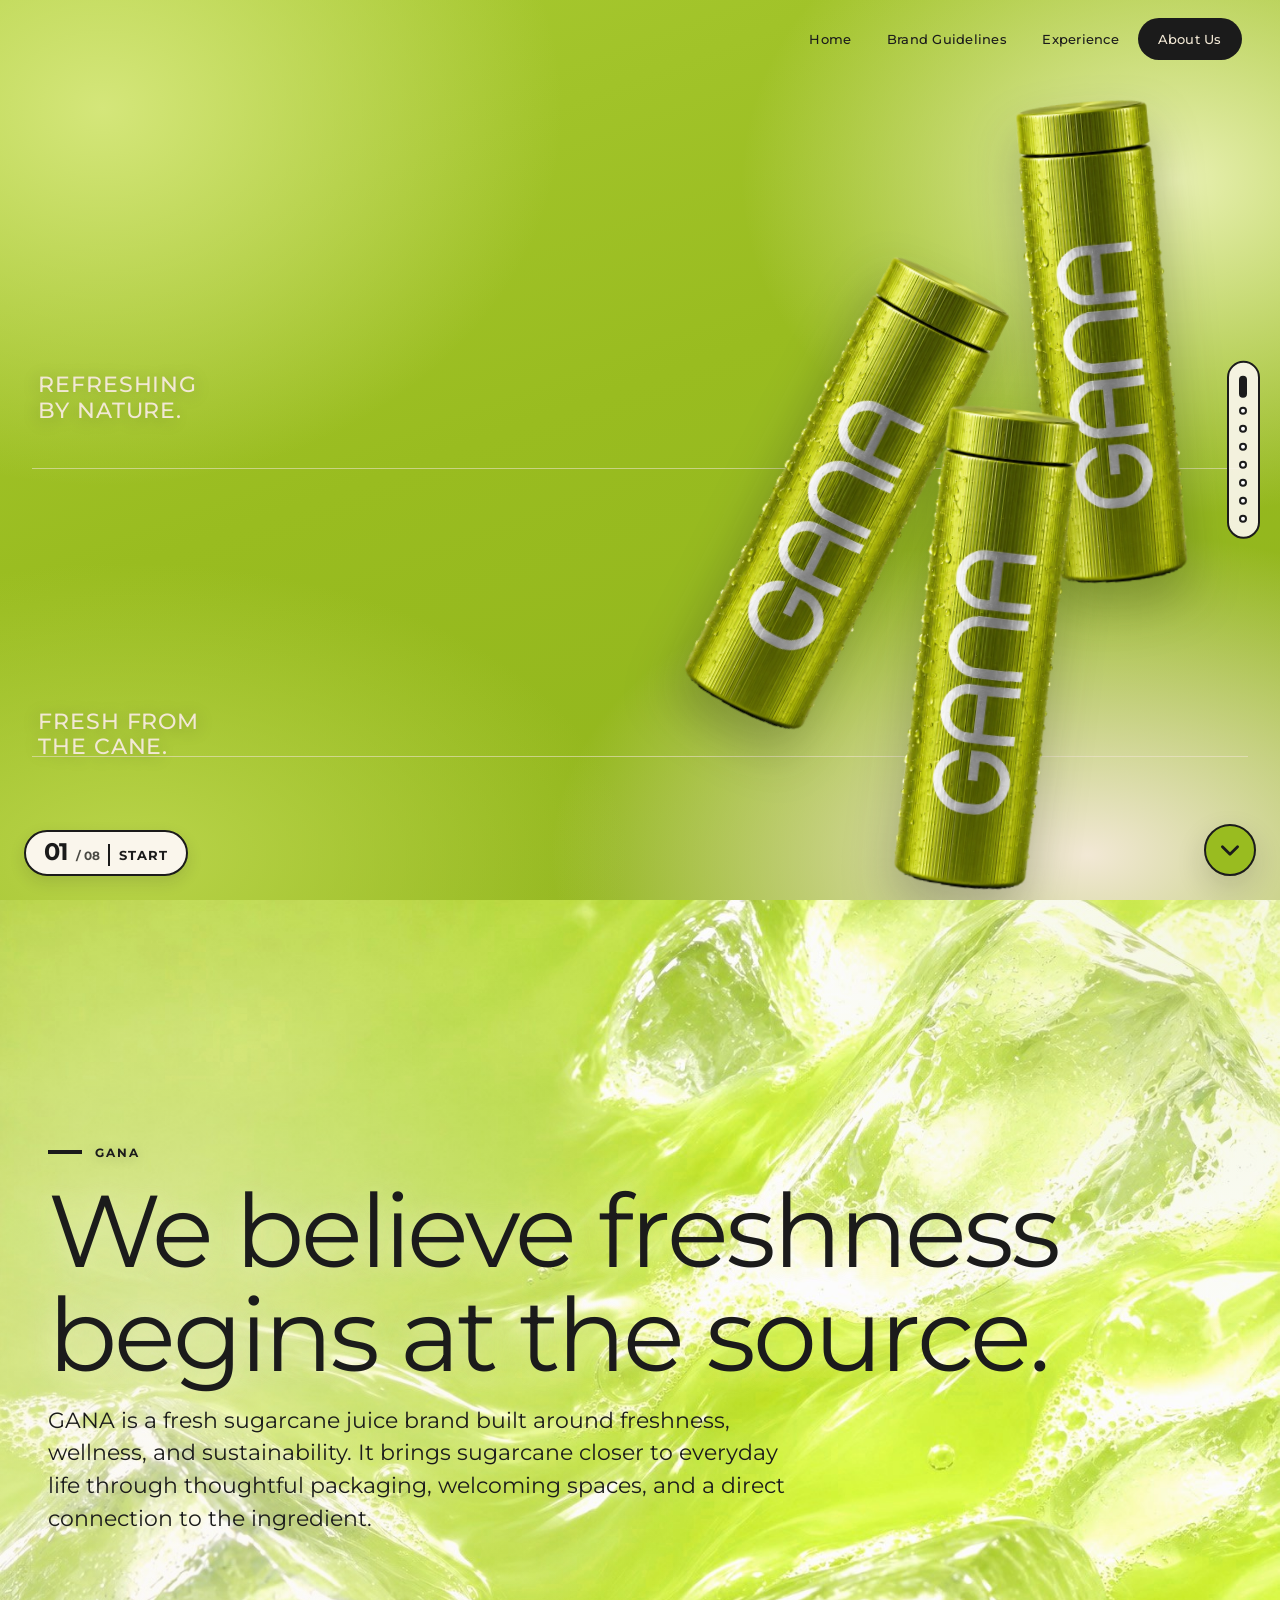
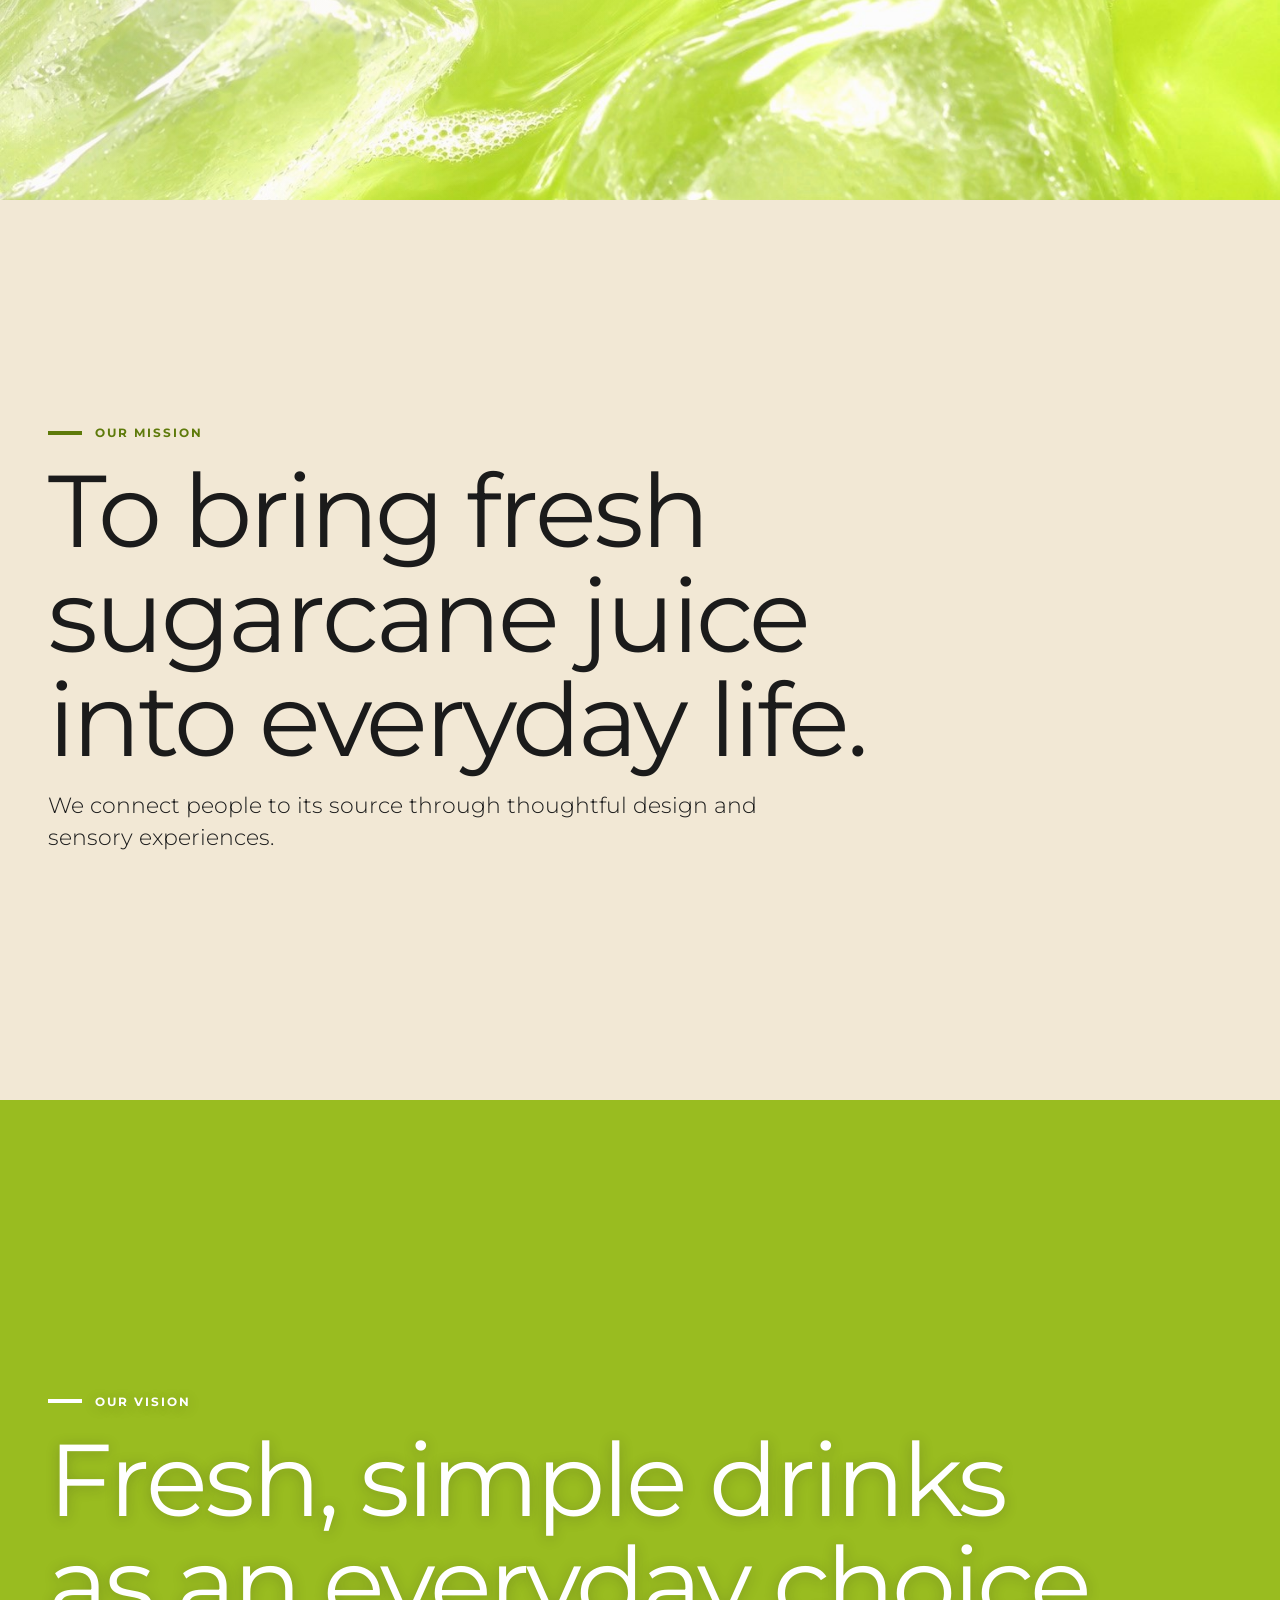
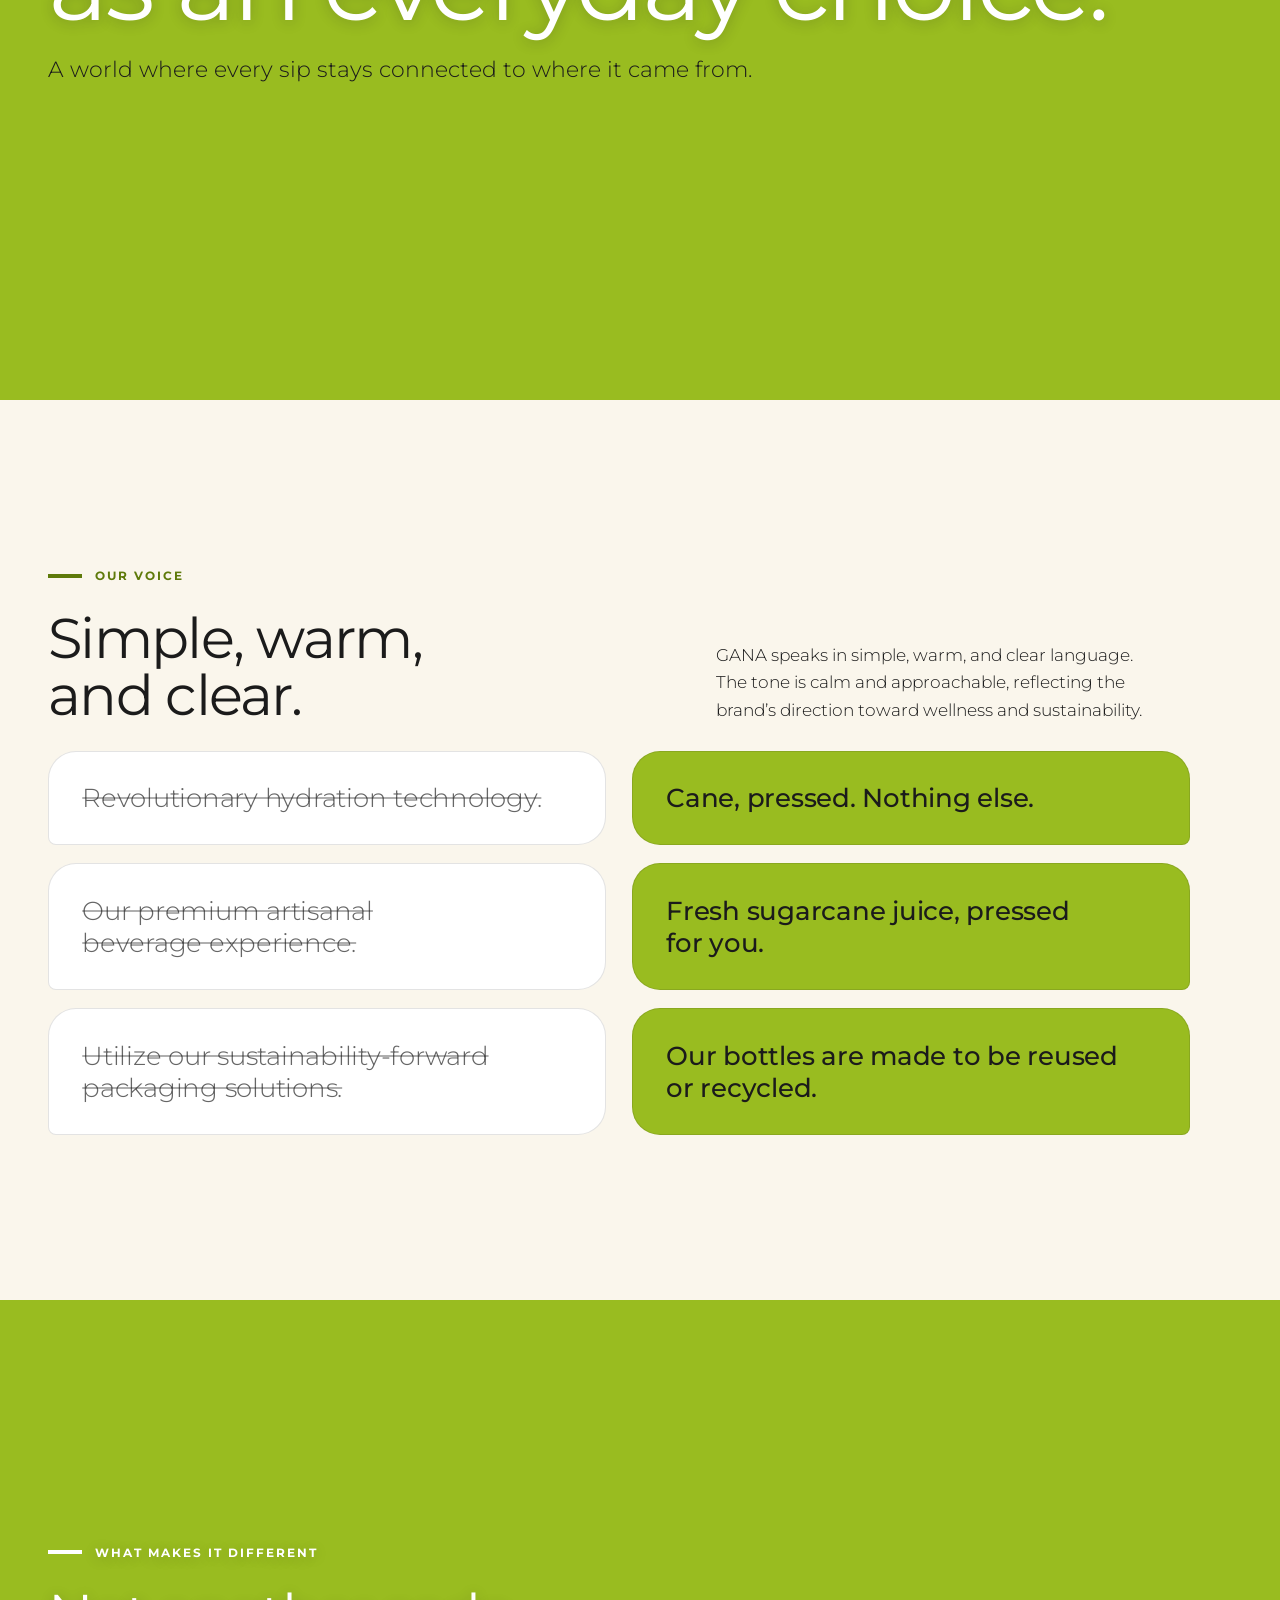
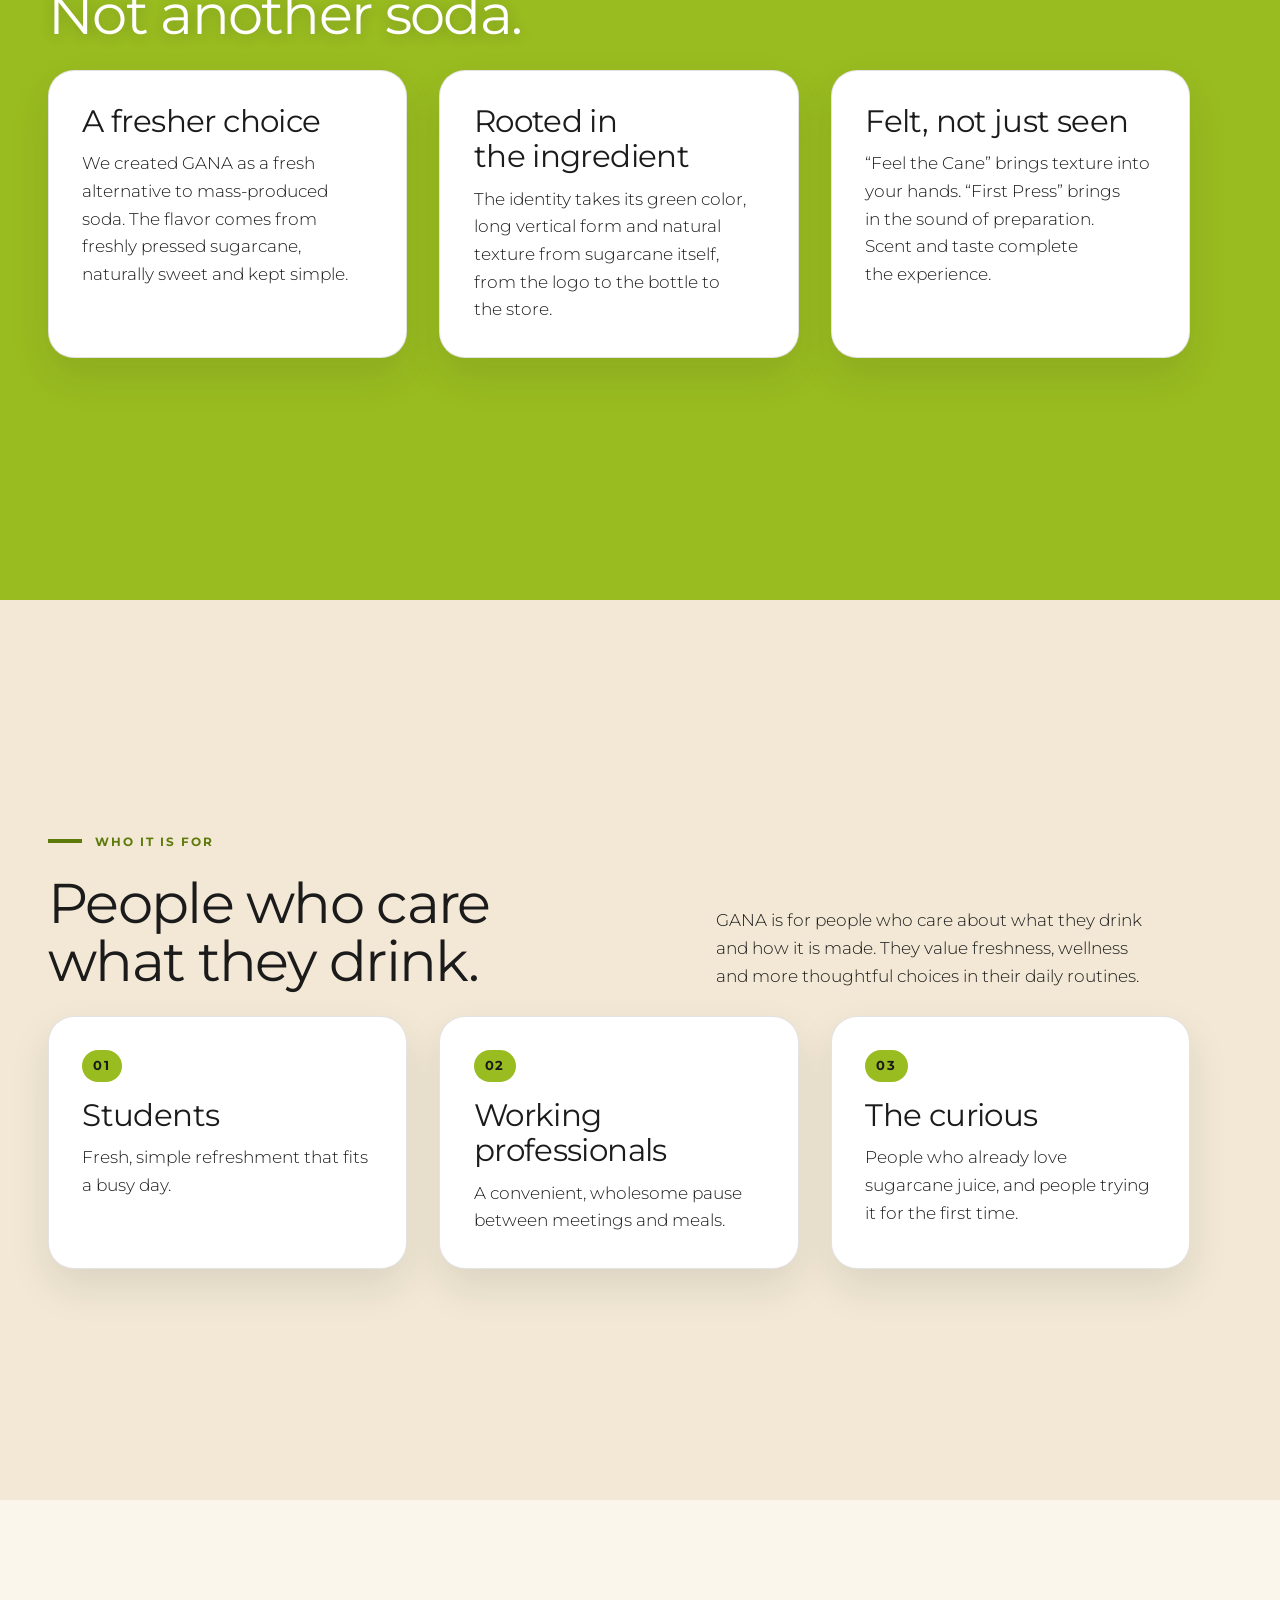
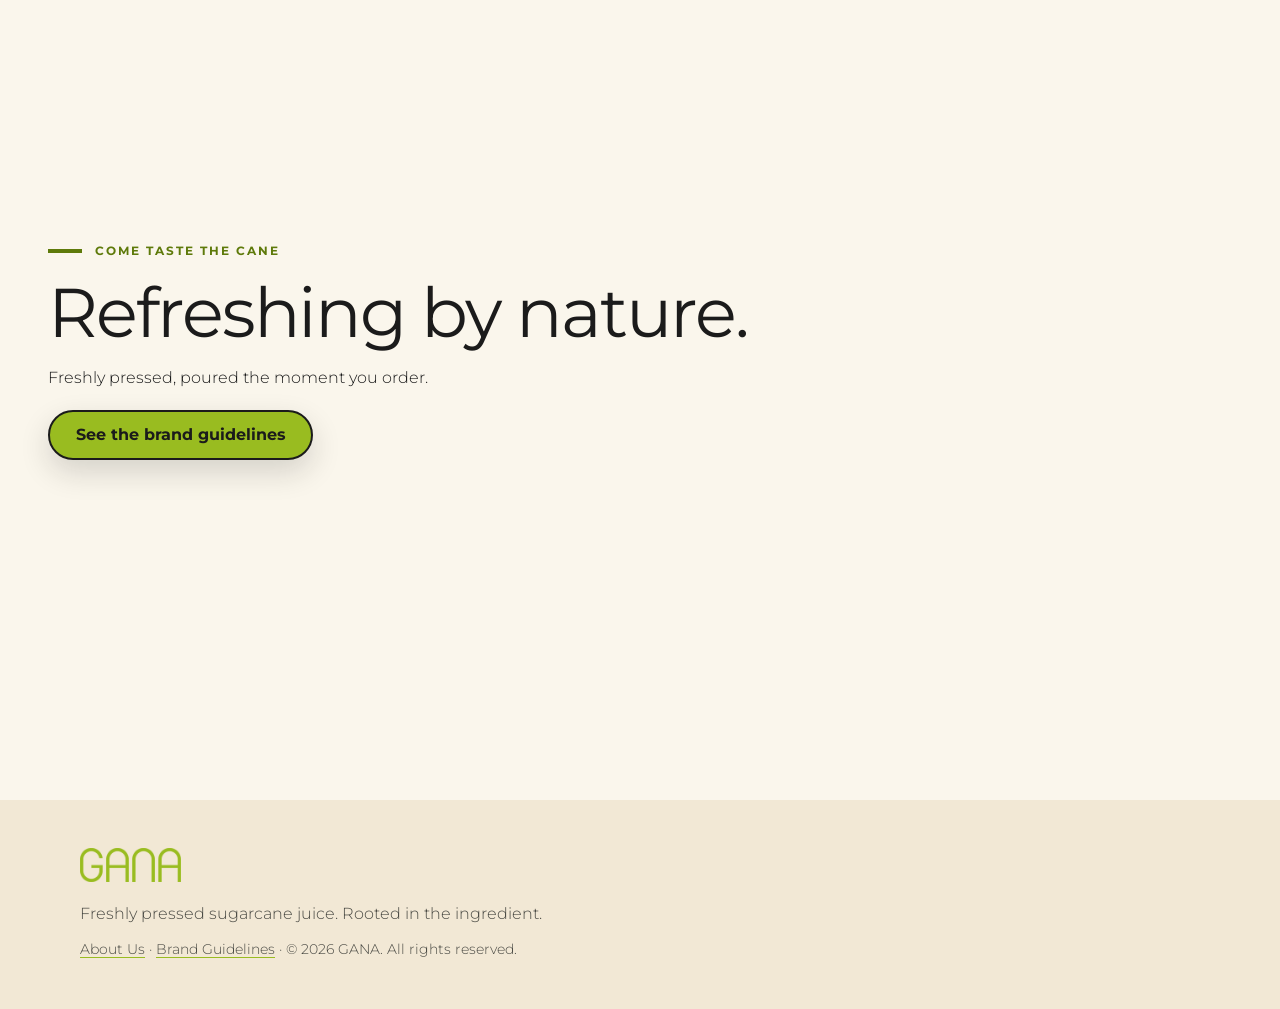
==== commit 43bf5012: "Balance headings and sub headings so no widows remain on any page Co-Authored-By: Claude Sonnet 5.5 " ====
--- a/about.html
+++ b/about.html
@@ -14,7 +14,7 @@
   <link rel="preconnect" href="https://fonts.gstatic.com" crossorigin>
   <link href="https://fonts.googleapis.com/css2?family=Montserrat:wght@300;400;500;700&display=swap" rel="stylesheet">
   <link rel="stylesheet" href="styles.css?v=103">
-  <link rel="stylesheet" href="guide.css?v=121">
+  <link rel="stylesheet" href="guide.css?v=123">
 </head>
 <body class="sub">
 
--- a/guide.css
+++ b/guide.css
@@ -723,3 +723,6 @@
 .seven .ref button { background: var(--cream); }
 @media (max-width: 1100px) { .seven { grid-template-columns: repeat(4, minmax(0, 1fr)); } }
 @media (max-width: 640px) { .seven { grid-template-columns: repeat(2, minmax(0, 1fr)); } }
+/* no widows: balance headings and sub headings, avoid orphans in paragraphs */
+h1, h2, h3, h4, .kicker, .scene-head p, .hdr-cap, .studio-title h2, .dl-copy h2, .manifesto-close, figcaption { text-wrap: balance; }
+p, li { text-wrap: pretty; }
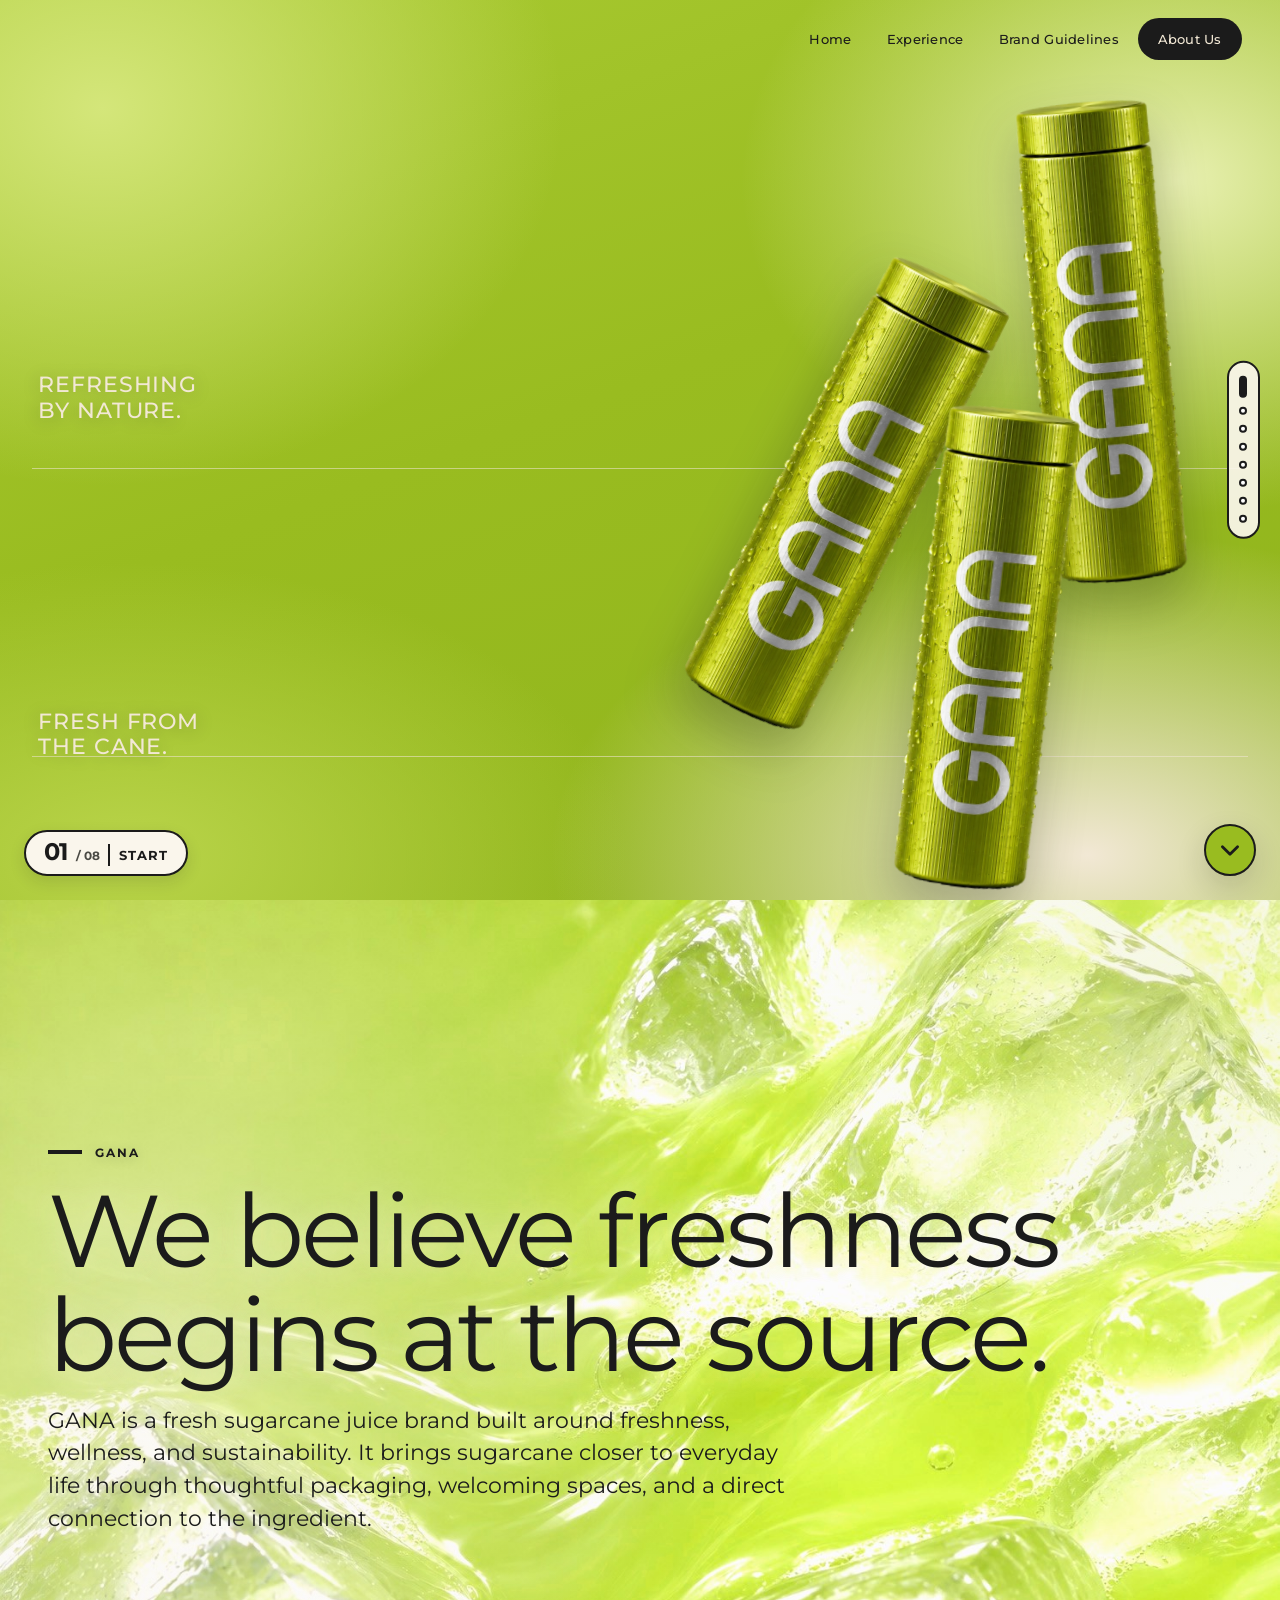
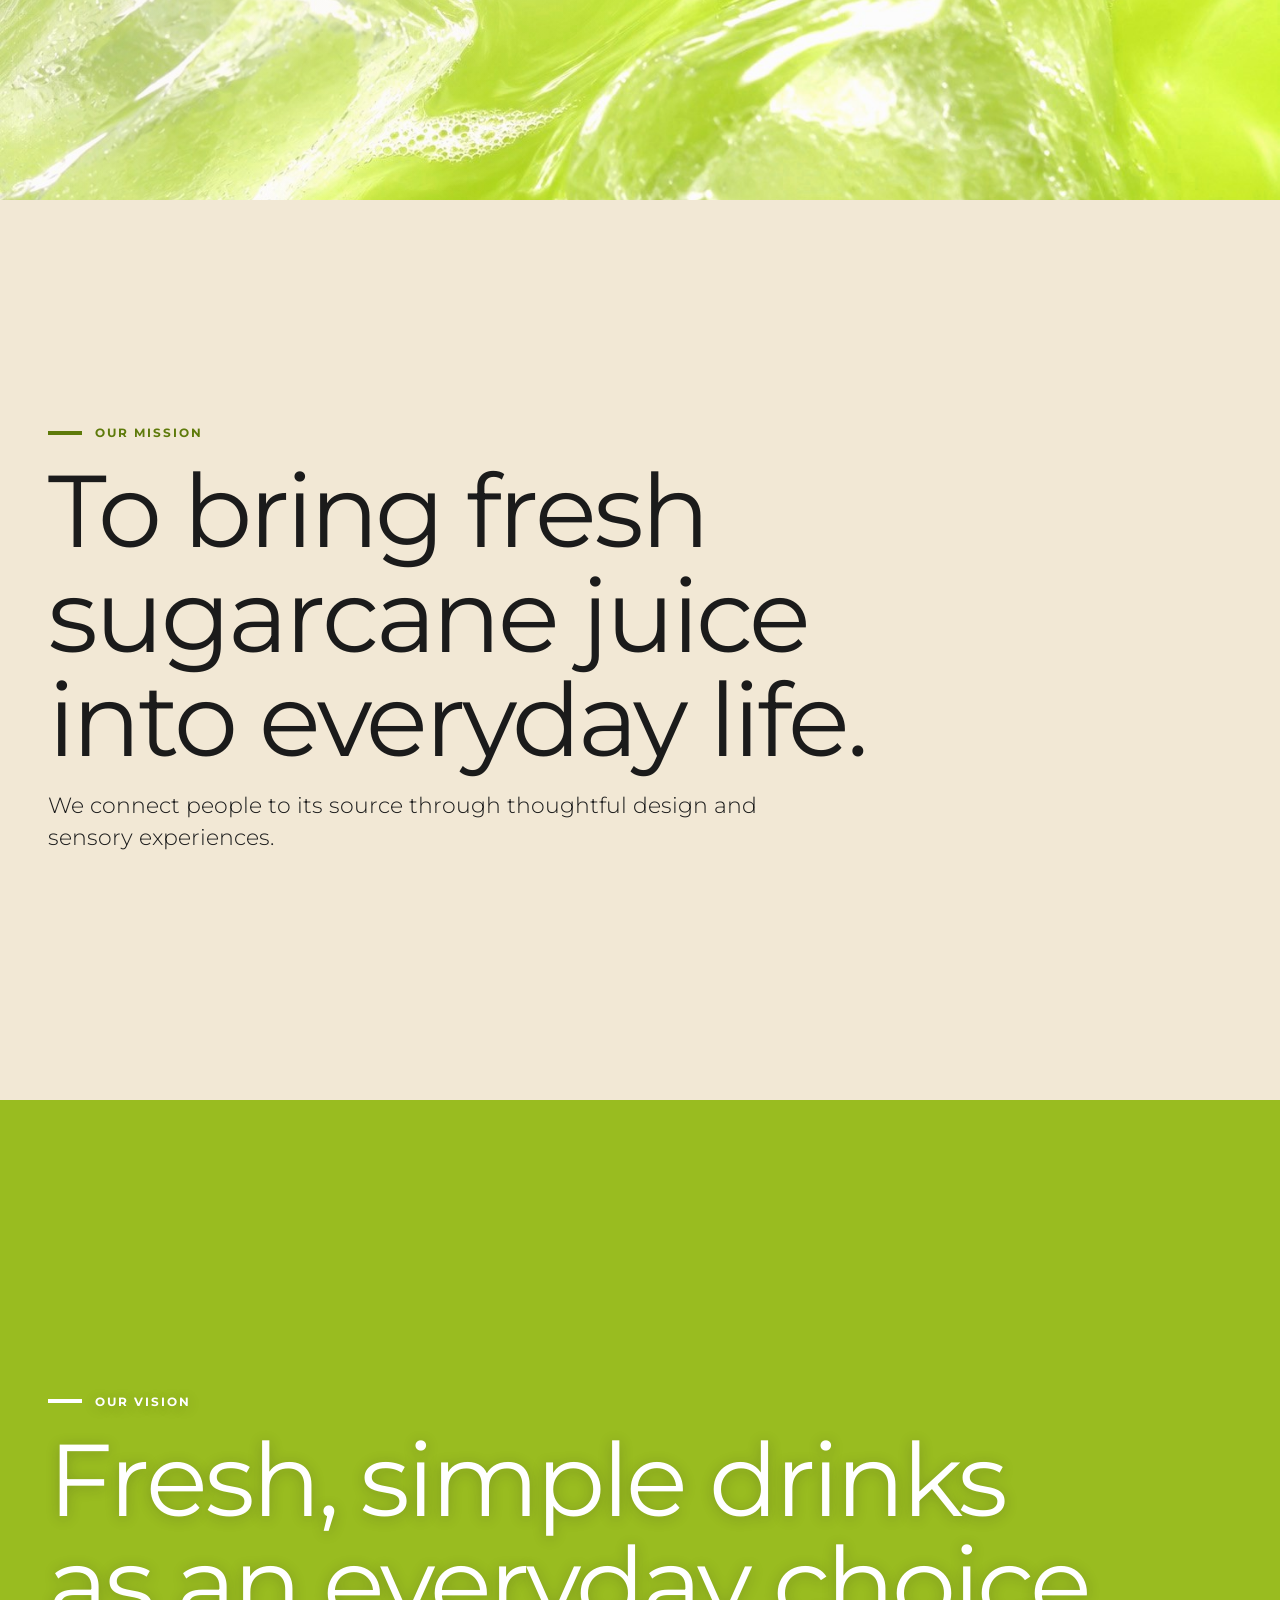
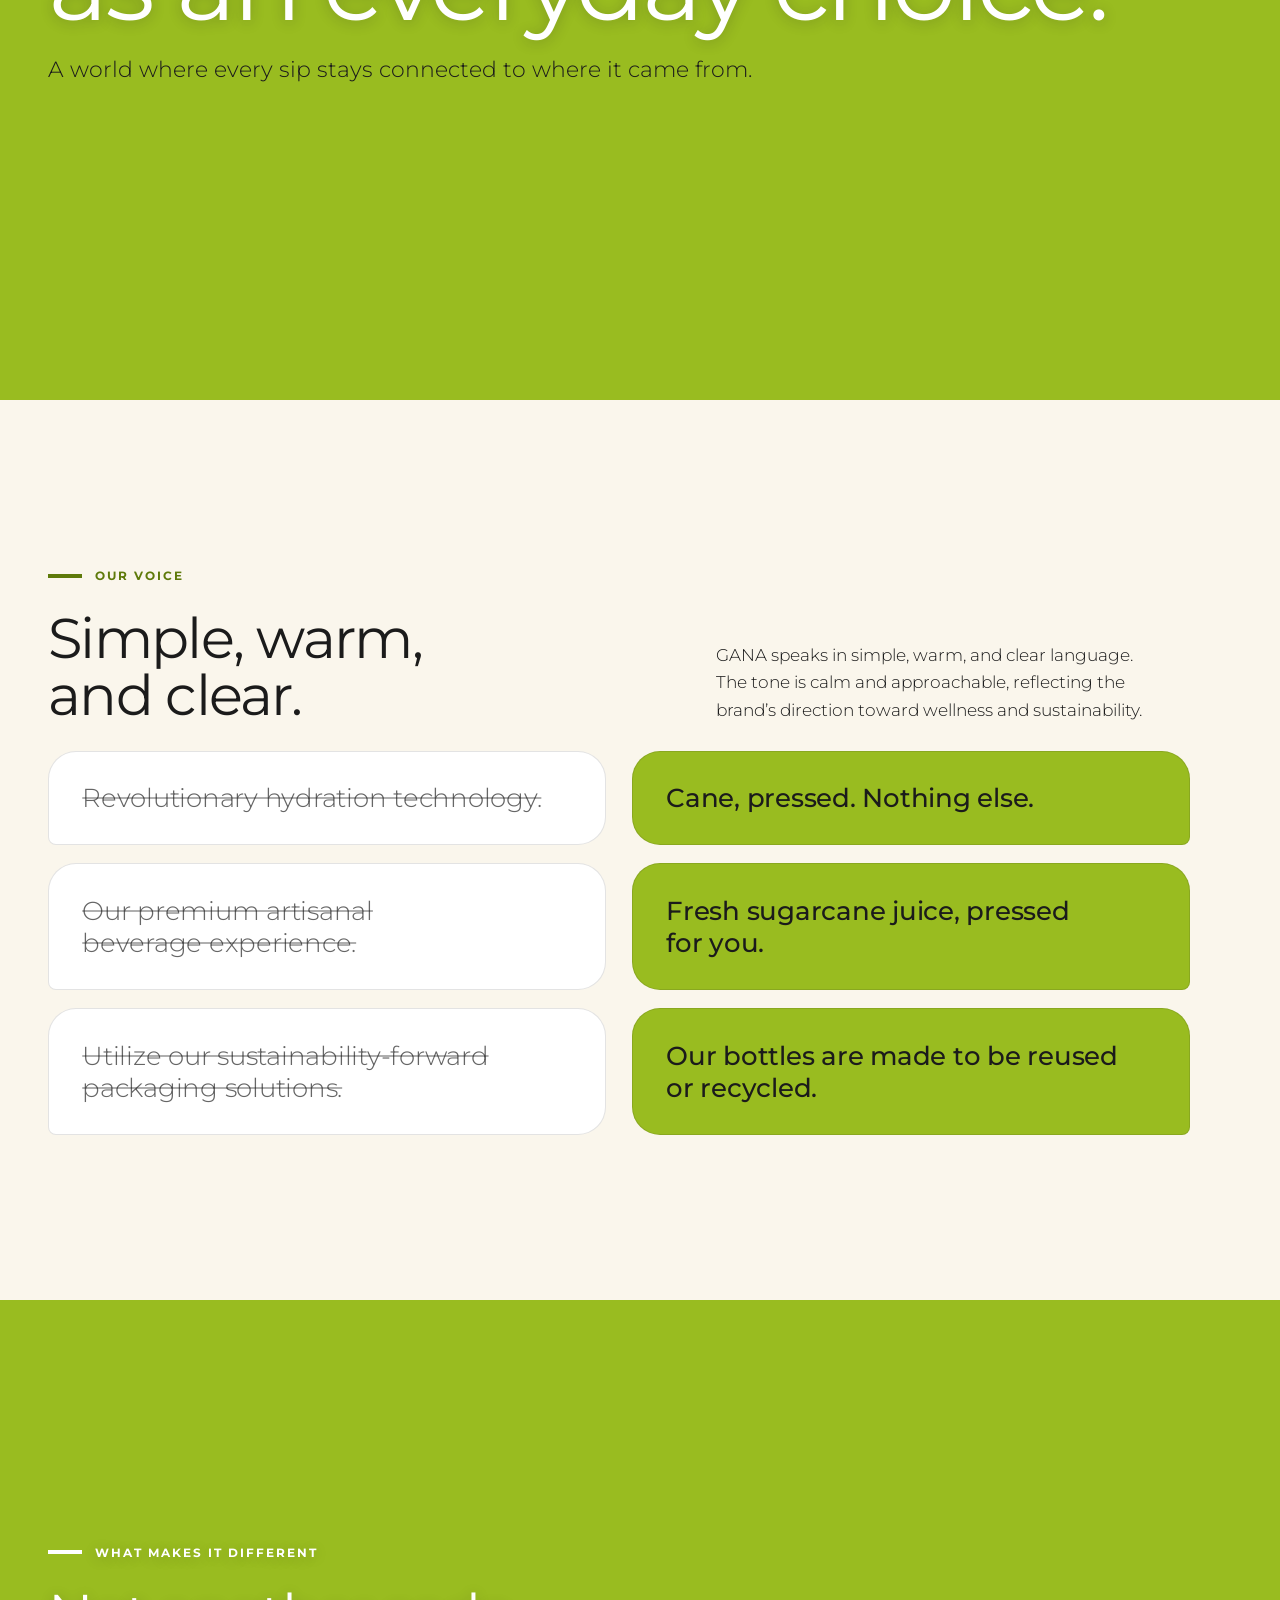
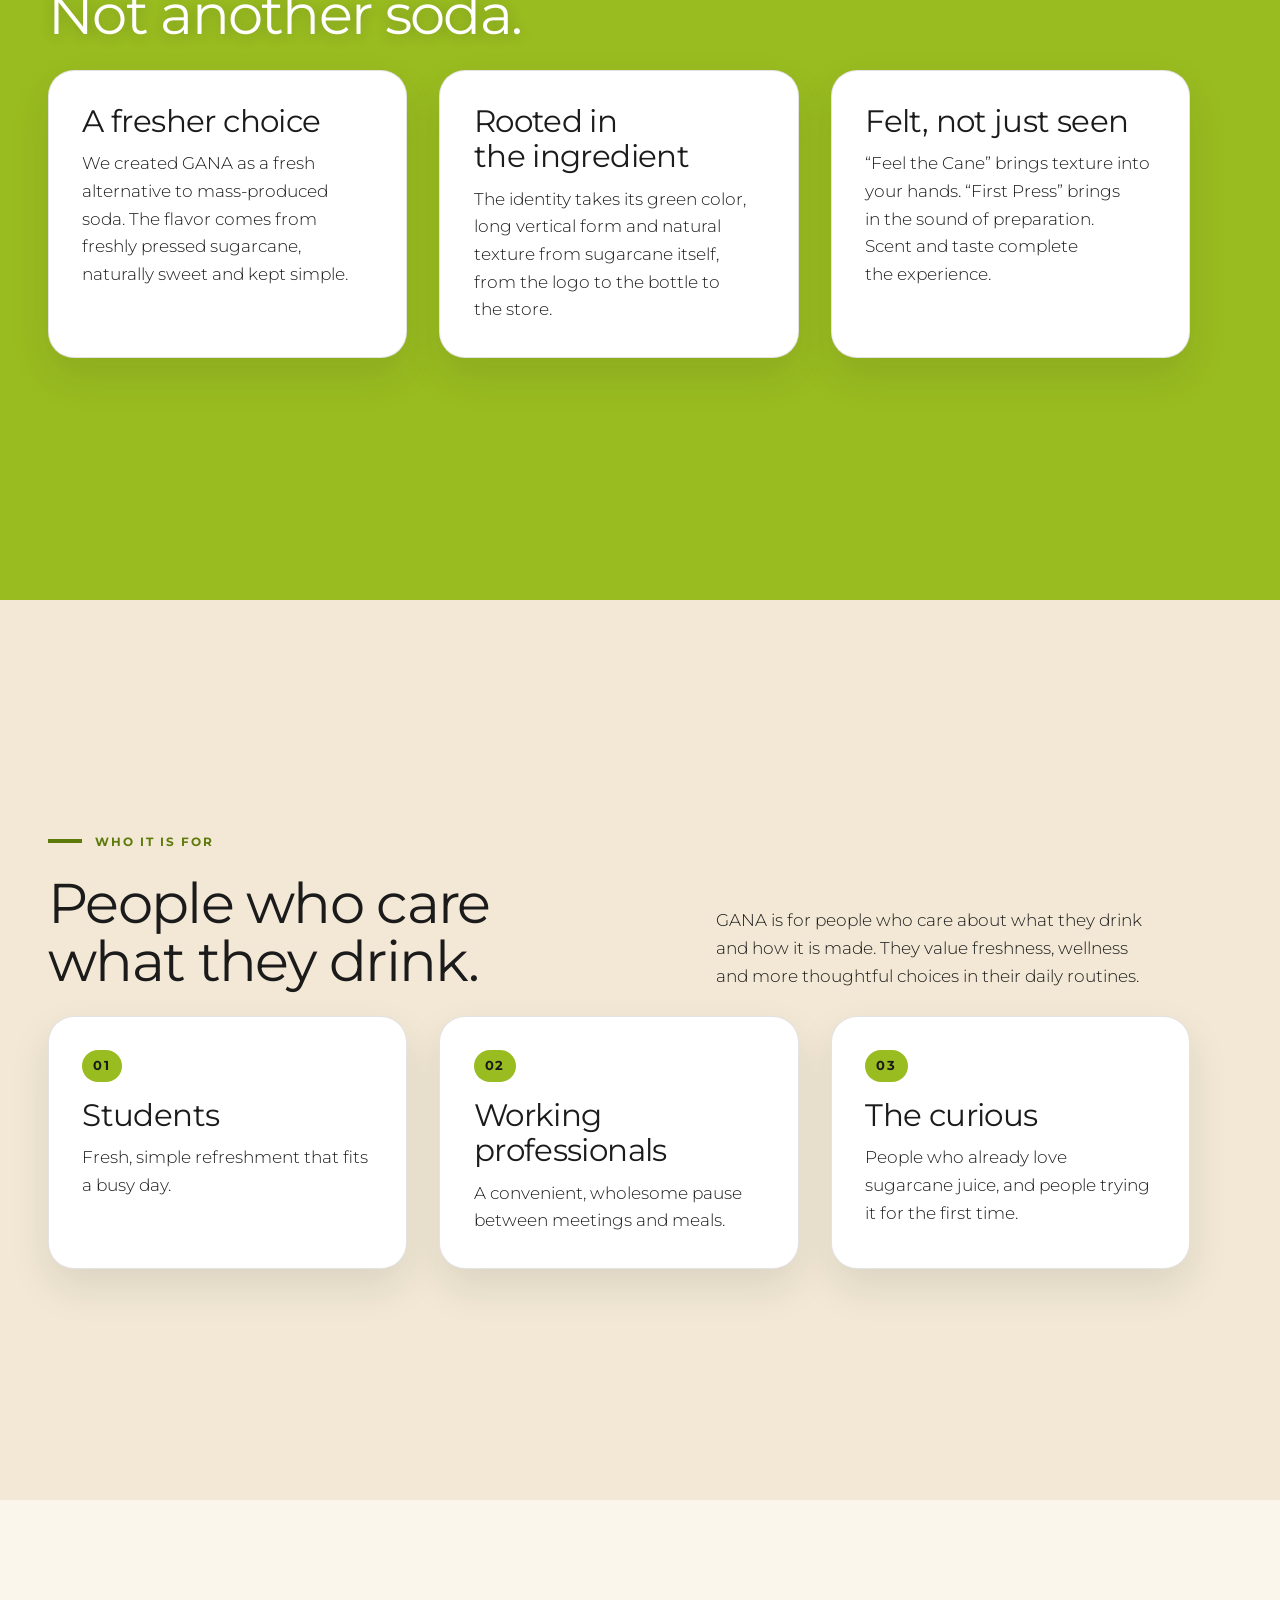
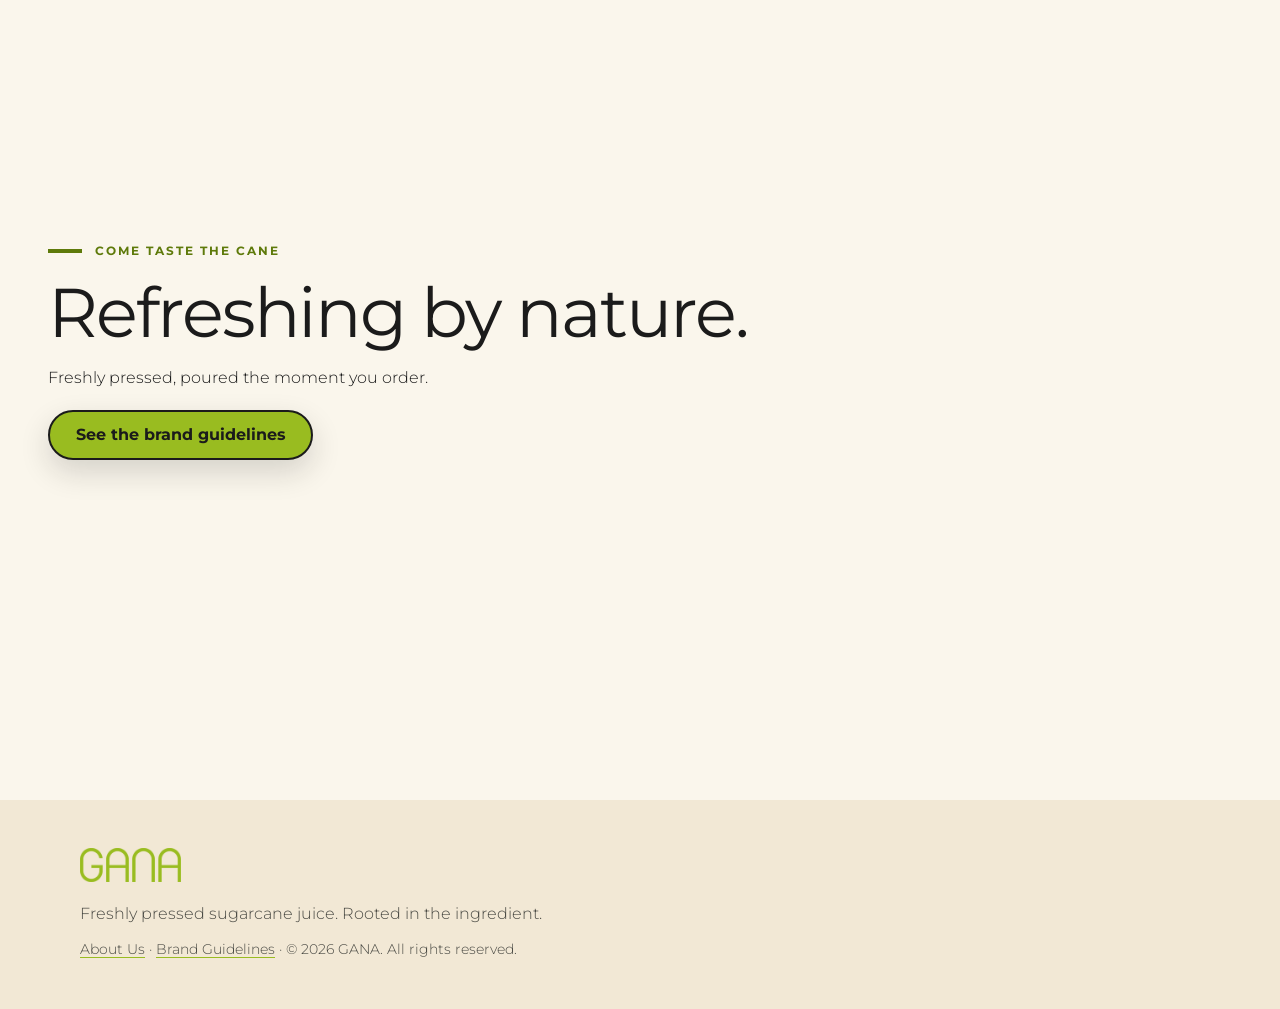
==== commit 04e326c4: "Nav order: Home, Experience, Brand Guidelines, About Us Co-Authored-By: Claude Sonnet 5.5 <noreply@a" ====
--- a/about.html
+++ b/about.html
@@ -20,8 +20,8 @@
 
   <nav class="h-nav" aria-label="Main">
     <a href="index.html#top">Home</a>
+    <a href="experience.html">Experience</a>
     <a href="brand-guidelines.html">Brand Guidelines</a>
-    <a href="experience.html">Experience</a>
     <a href="about.html" class="h-pill" aria-current="page">About Us</a>
   </nav>
 
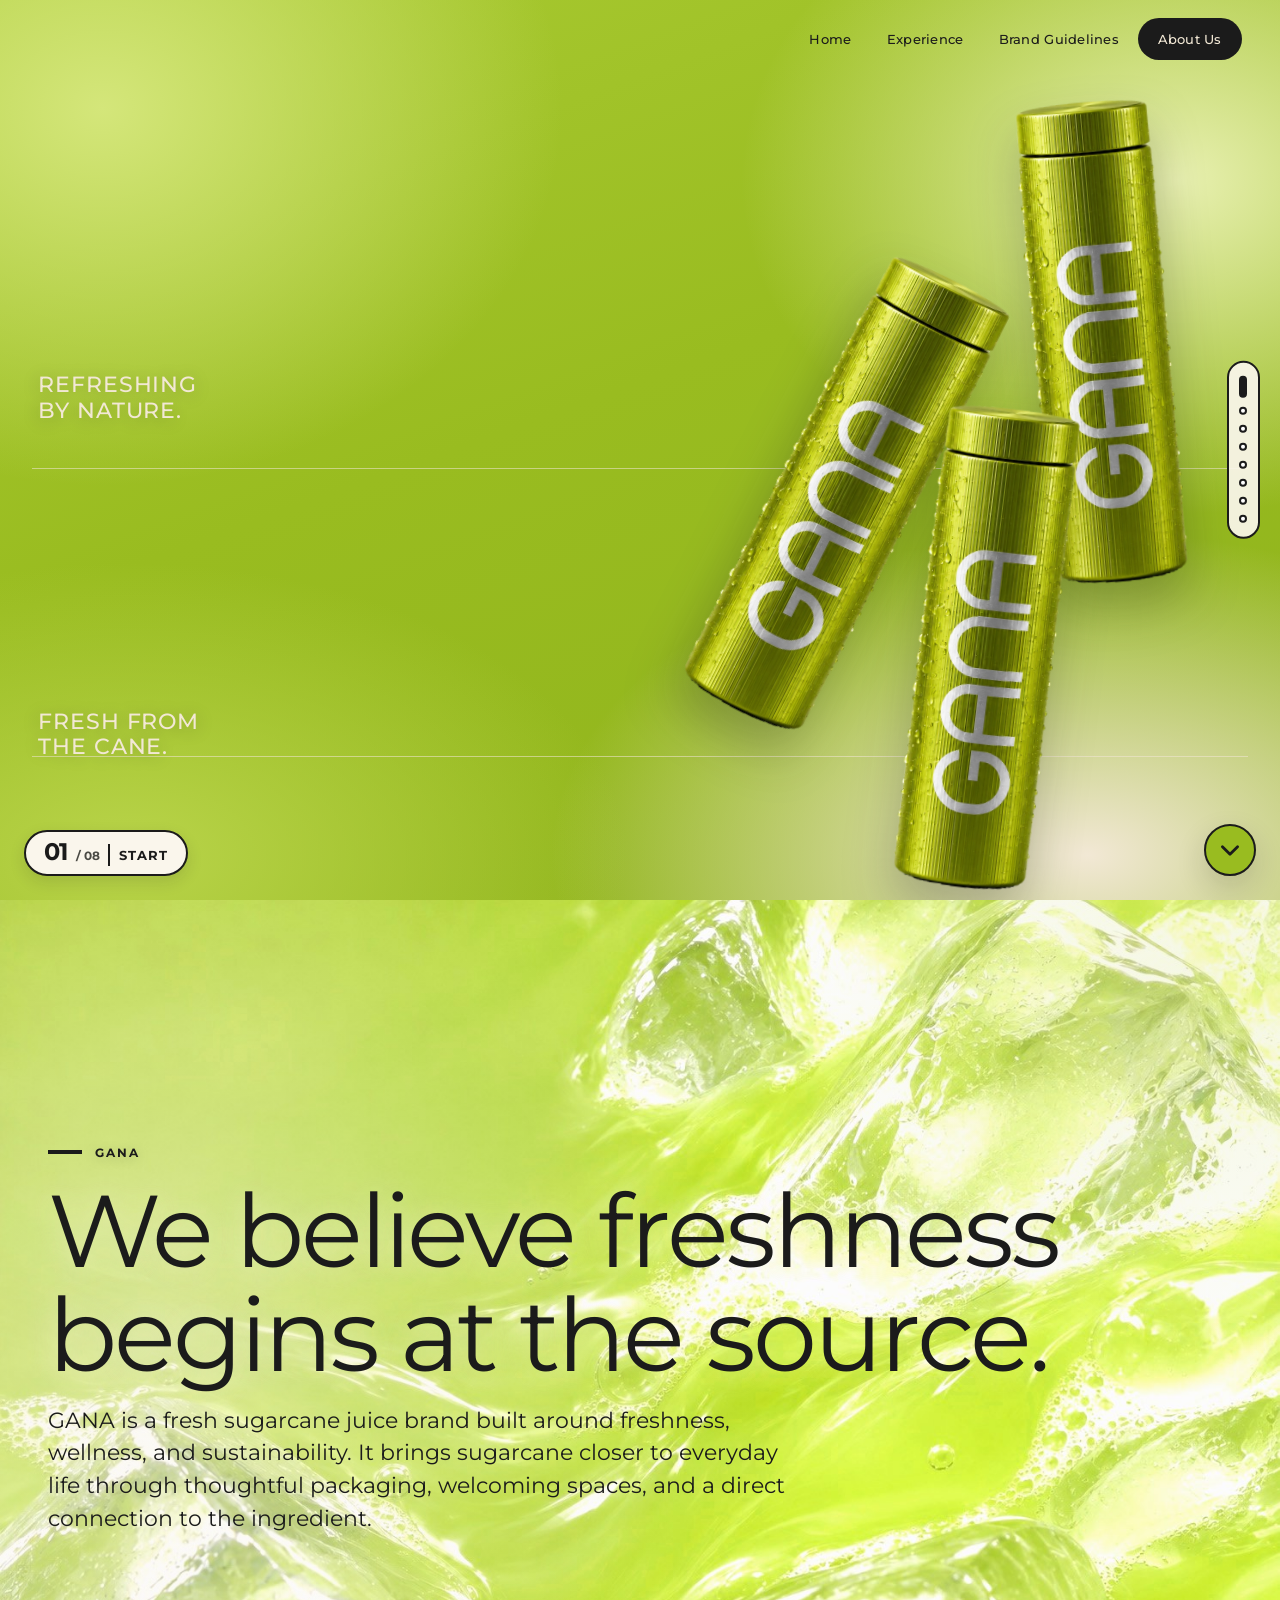
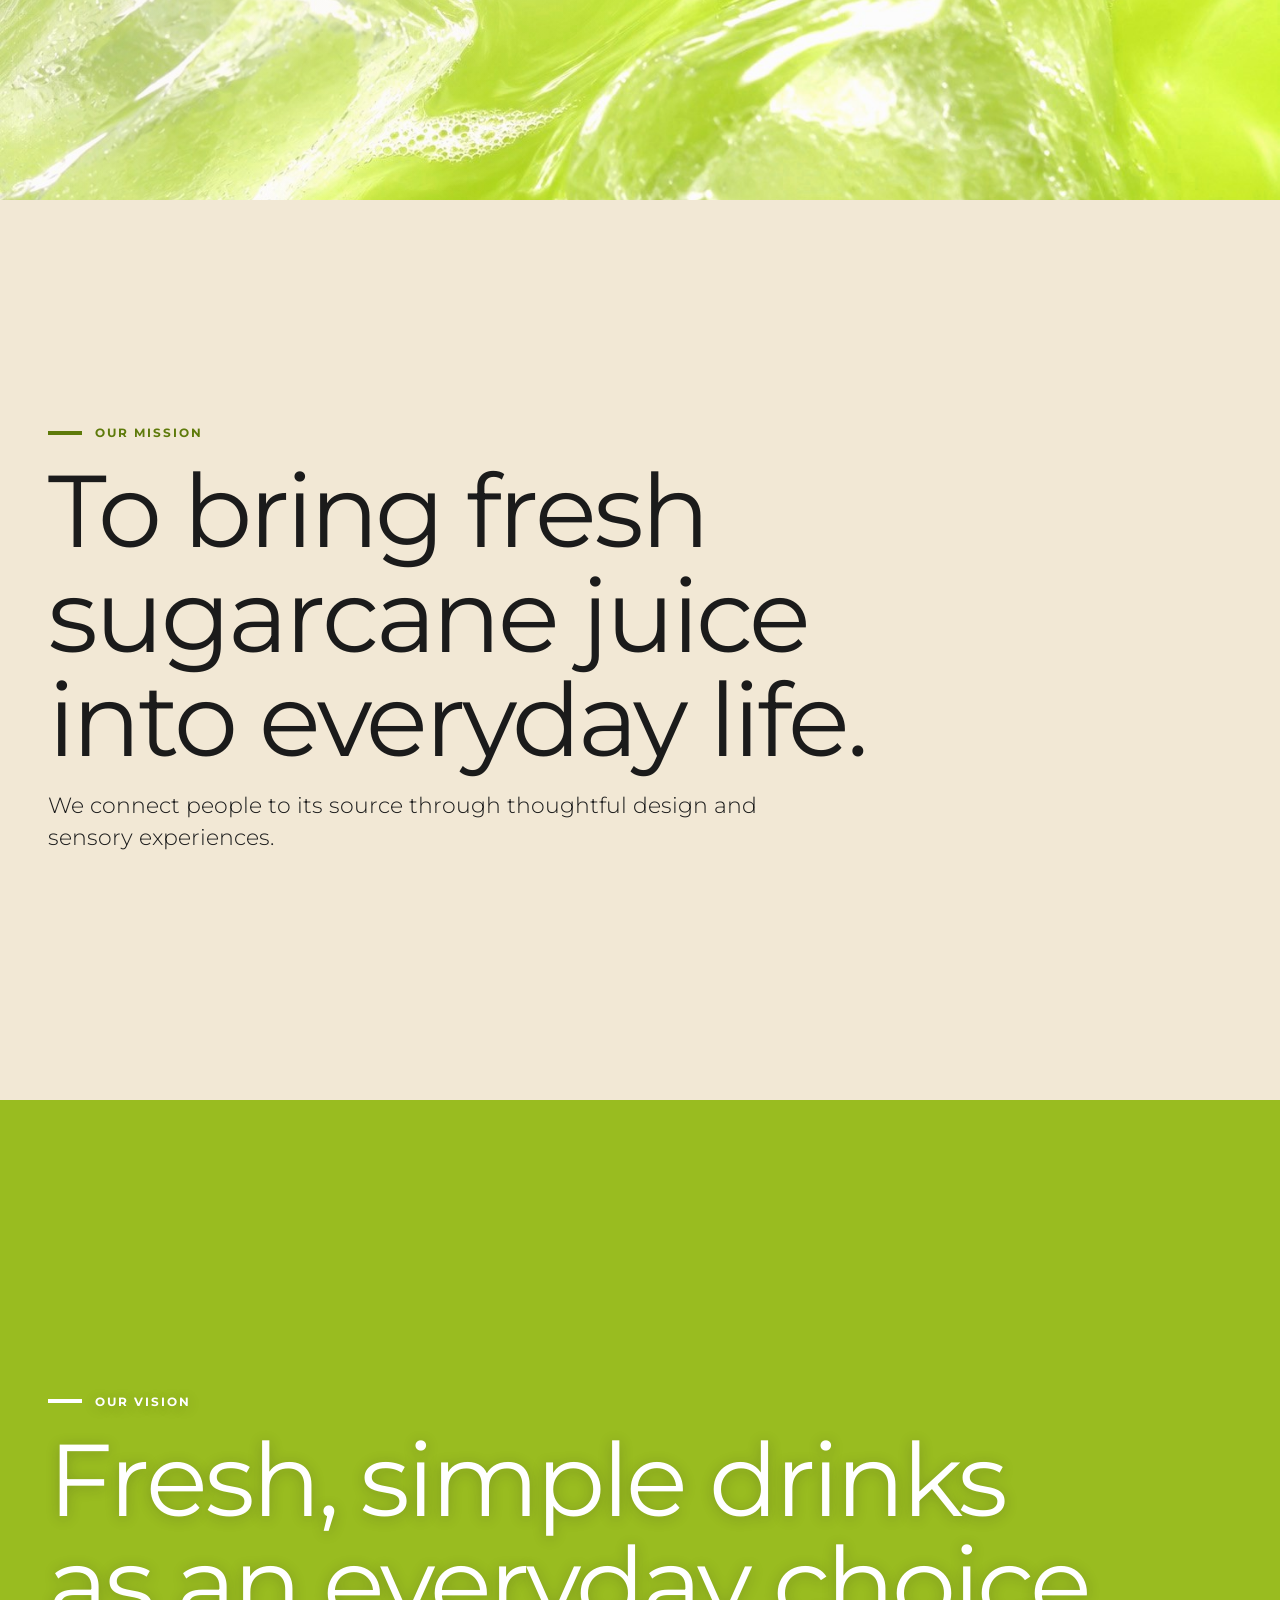
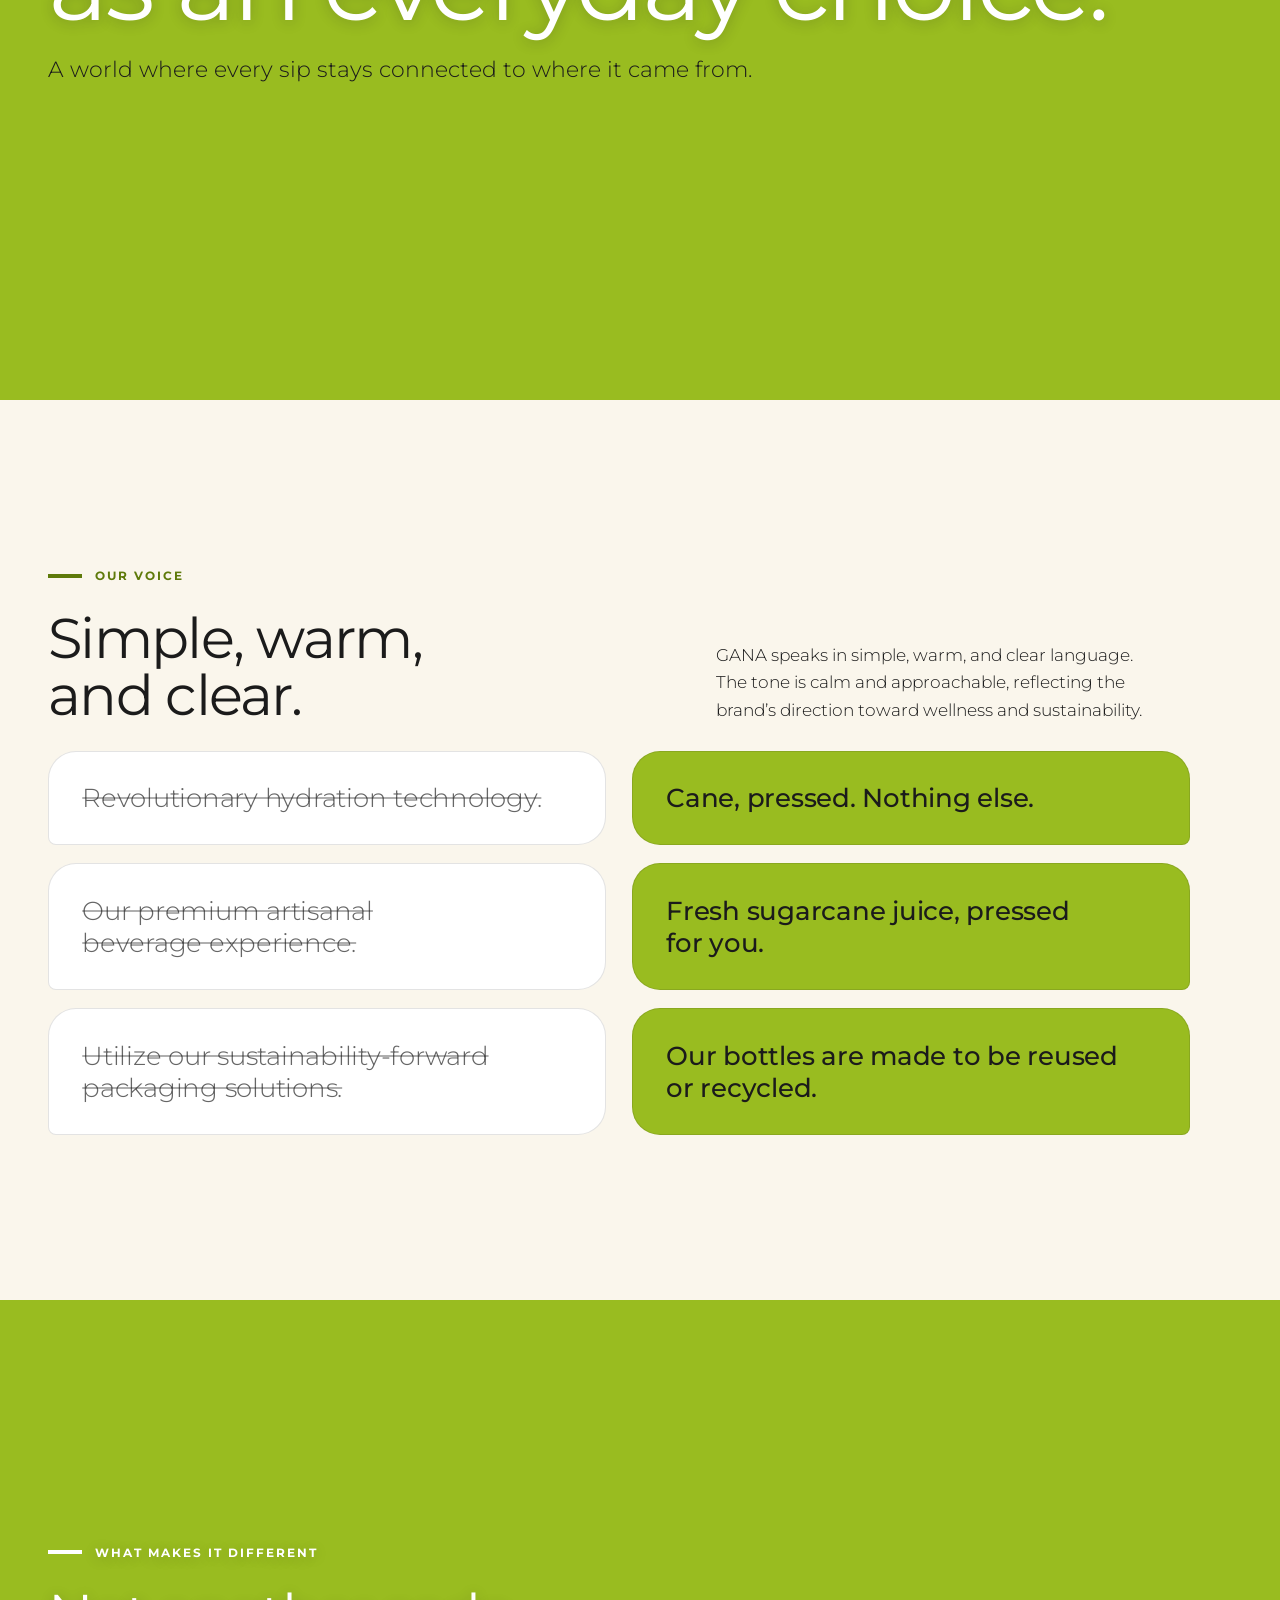
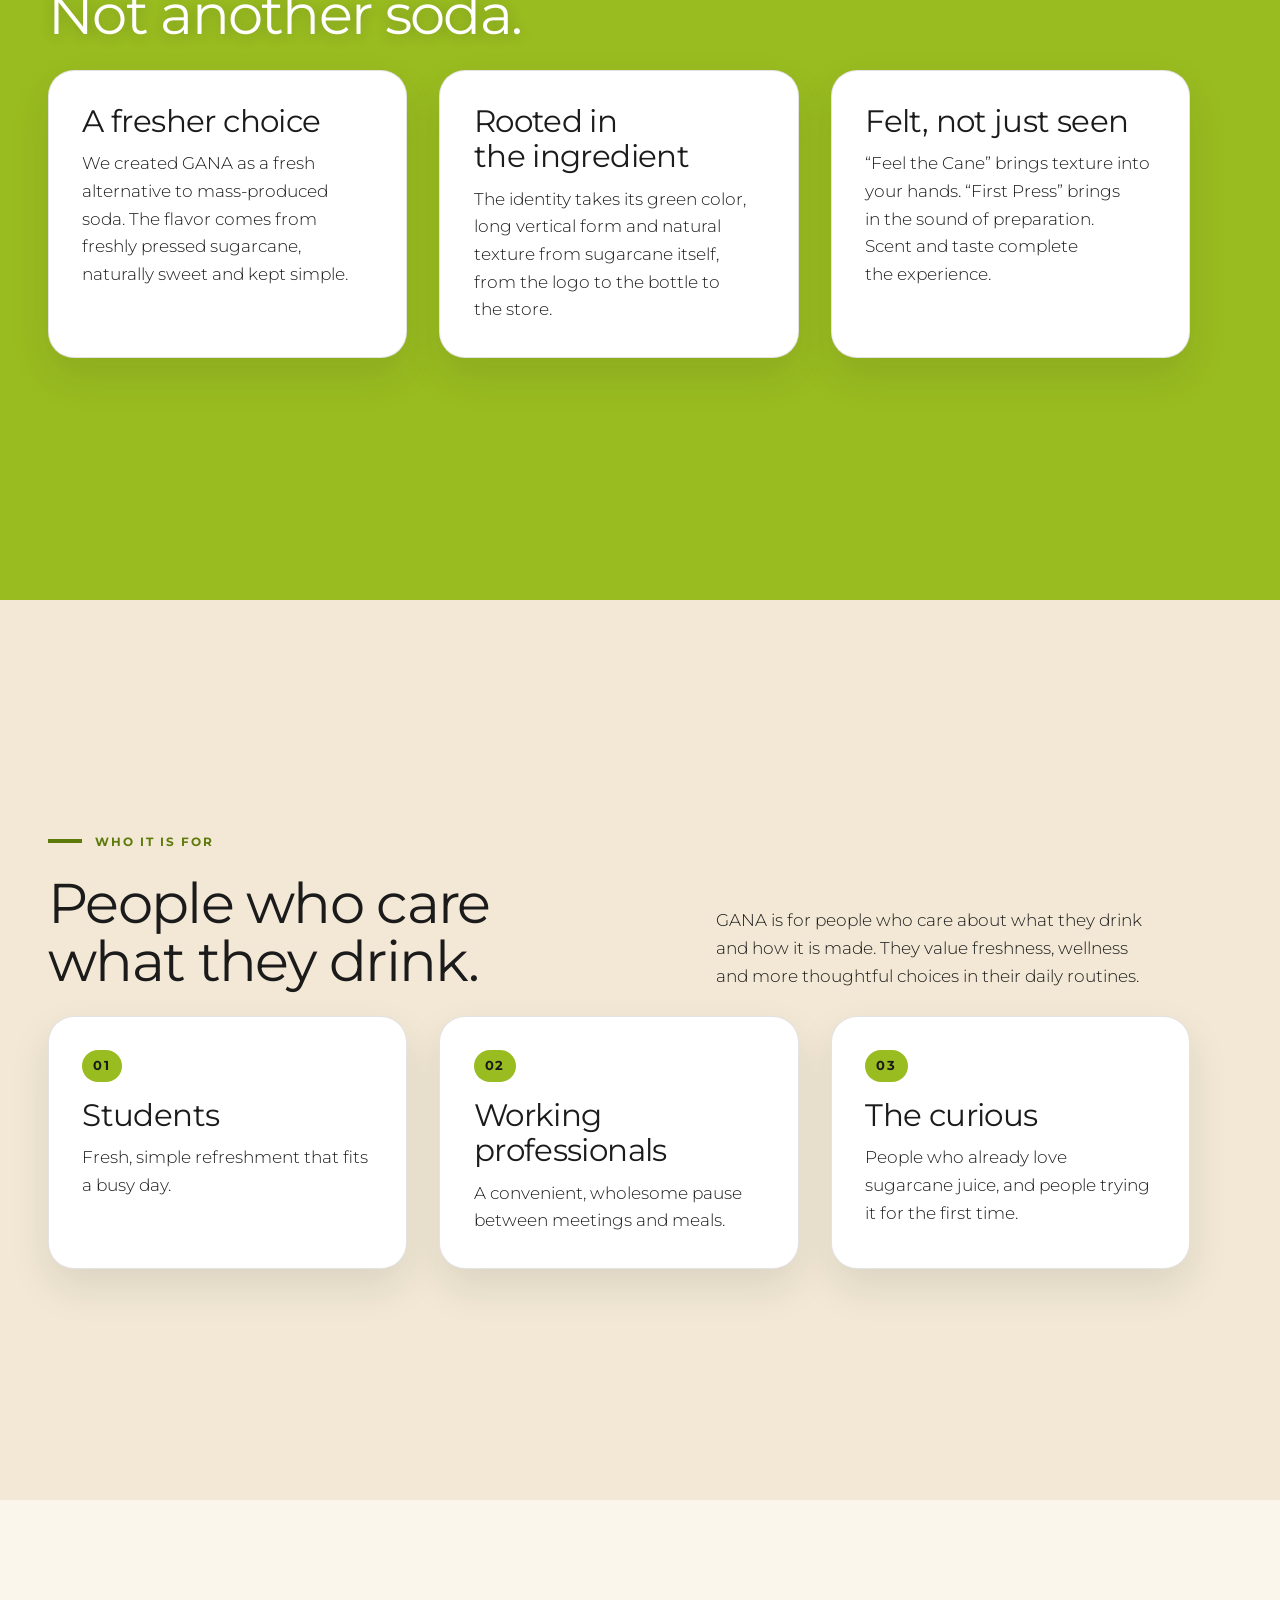
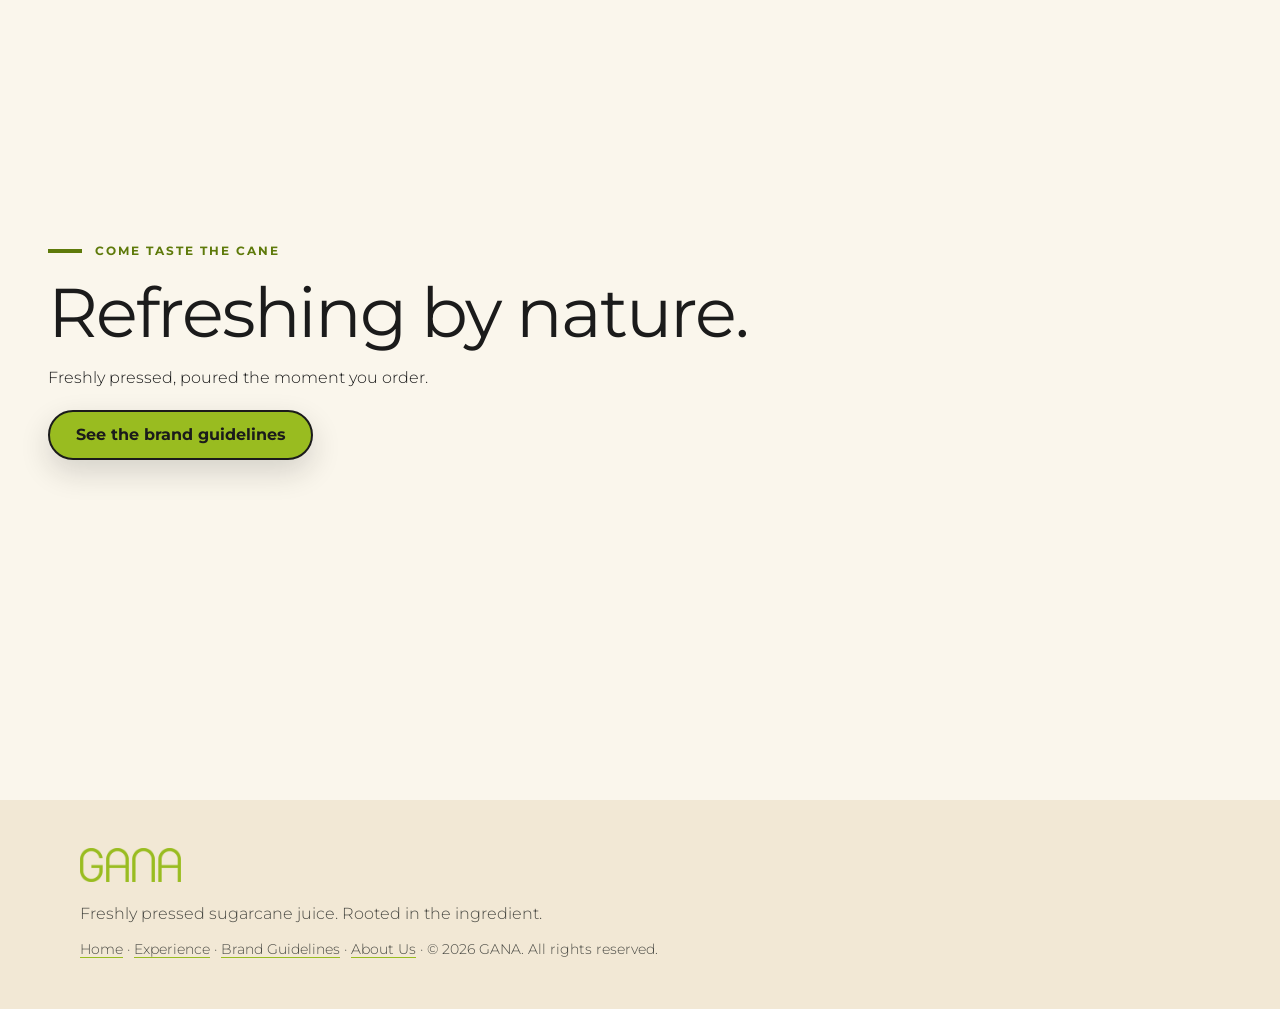
==== commit 8c338216: "Footer links follow the same order as the top nav Co-Authored-By: Claude Sonnet 5.5 <noreply@anthrop" ====
--- a/about.html
+++ b/about.html
@@ -119,7 +119,7 @@
     <div class="container footer-grid">
       <a href="index.html#top" class="logo" aria-label="GANA home"><img class="logo-img" src="Images/gana-logo.png" alt="GANA" loading="lazy"></a>
       <p>Freshly pressed sugarcane juice. Rooted in the ingredient.</p>
-      <p class="small"><a href="about.html">About Us</a> &middot; <a href="brand-guidelines.html">Brand Guidelines</a> &middot; &copy; <span id="year">2026</span> GANA. All rights reserved.</p>
+      <p class="small"><a href="index.html#top">Home</a> &middot; <a href="experience.html">Experience</a> &middot; <a href="brand-guidelines.html">Brand Guidelines</a> &middot; <a href="about.html">About Us</a> &middot; &copy; <span id="year">2026</span> GANA. All rights reserved.</p>
     </div>
   </footer>
 
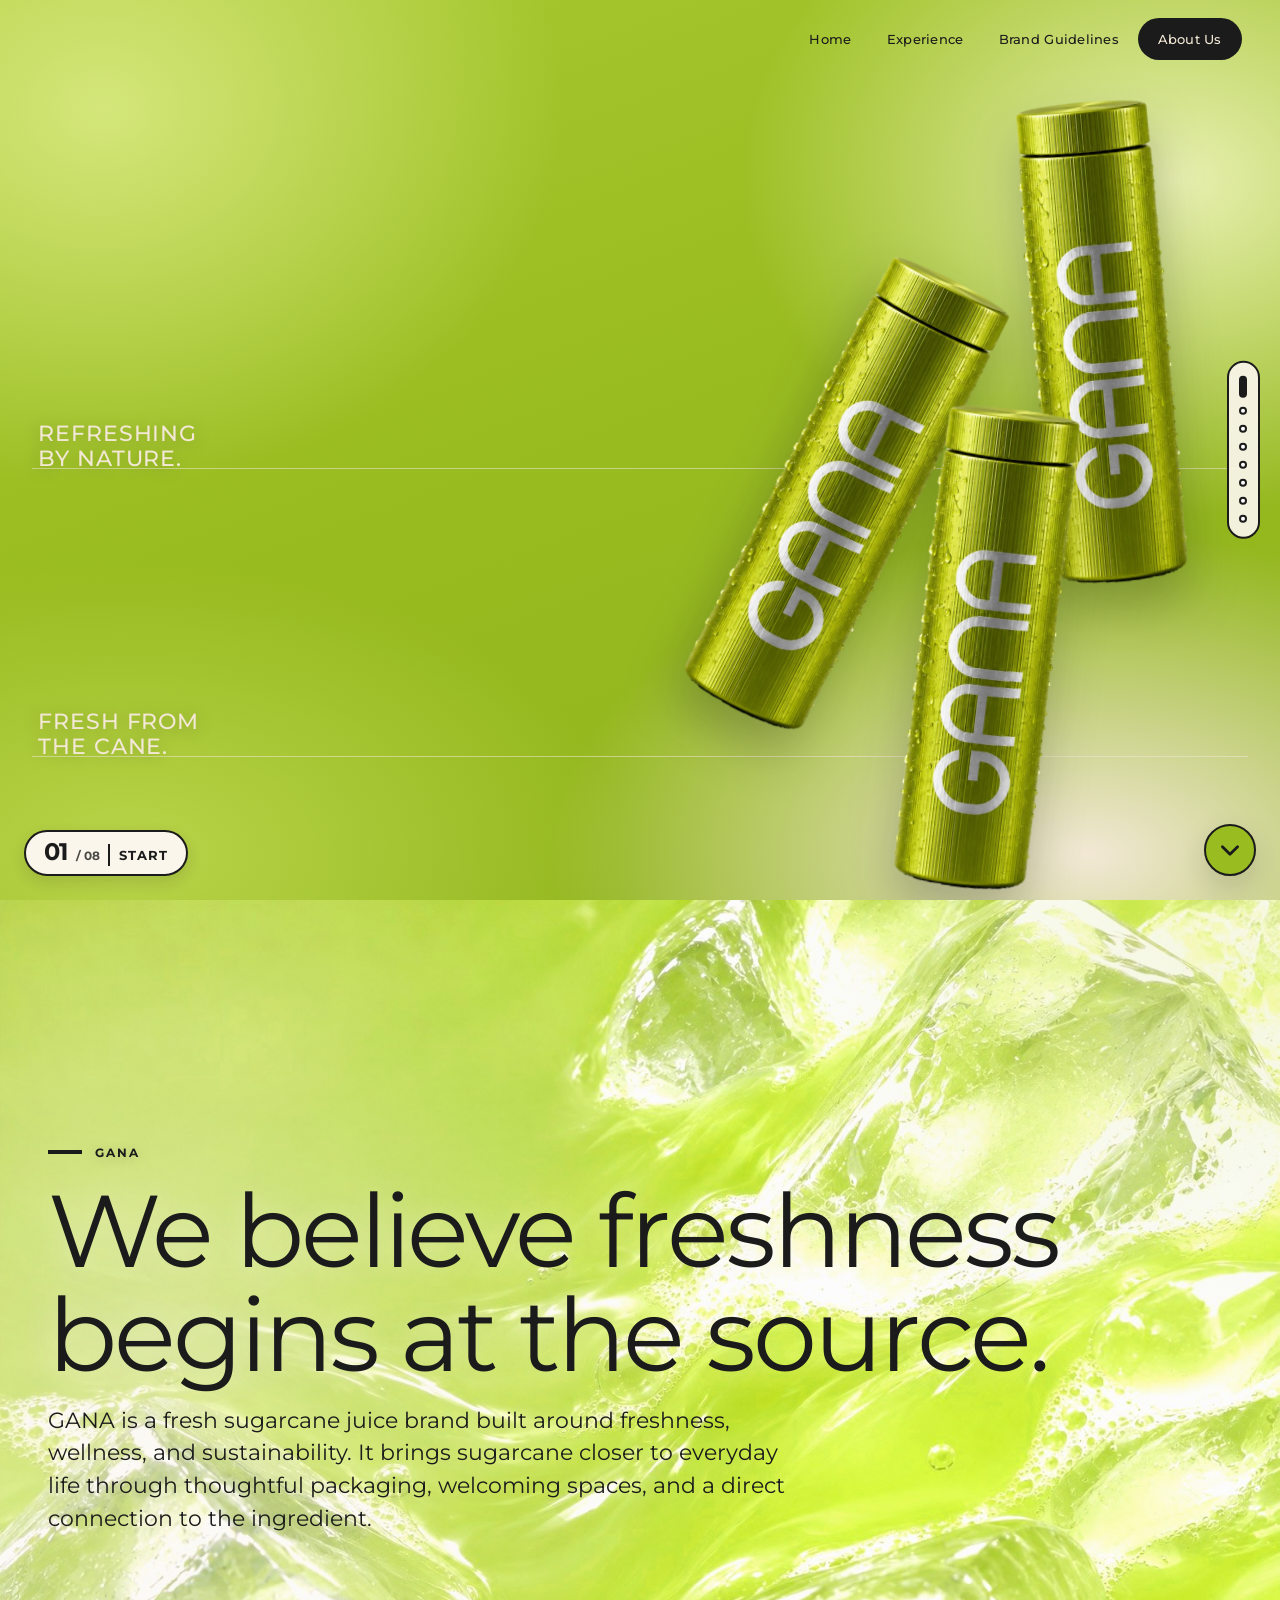
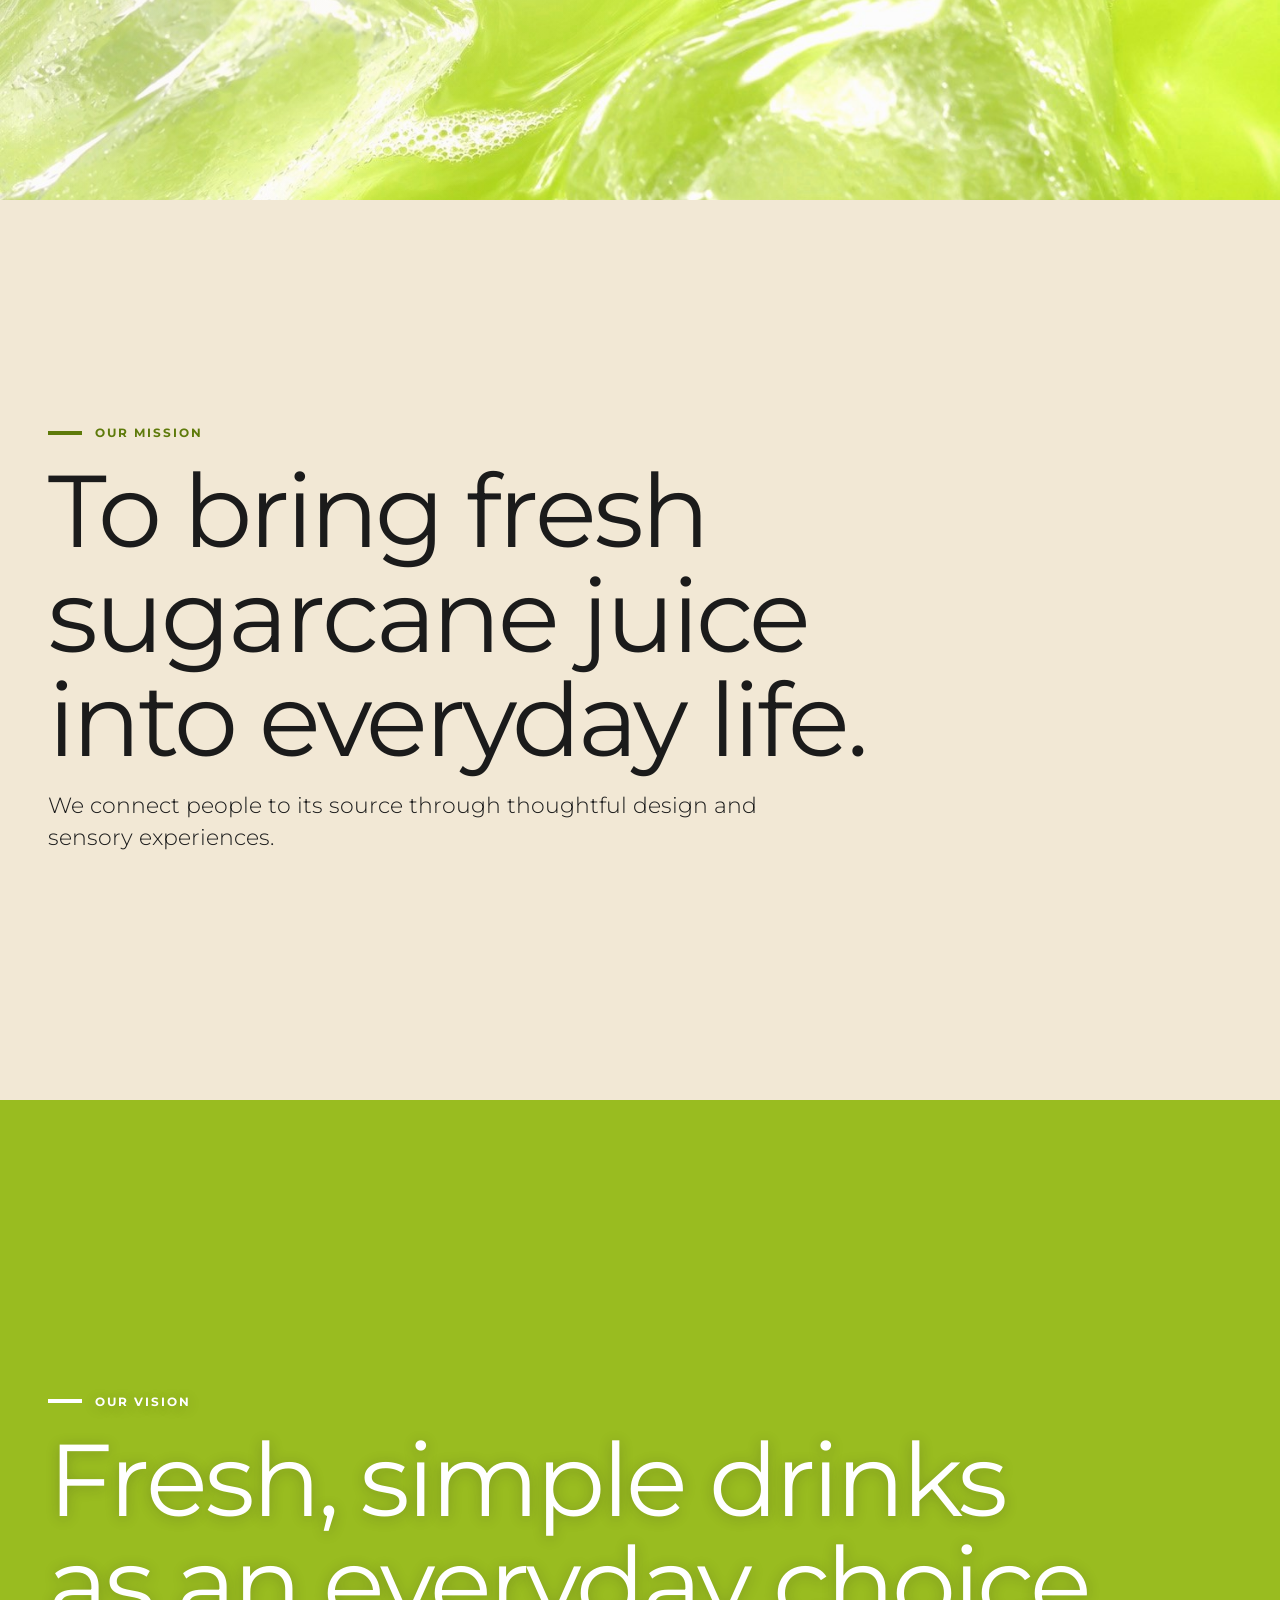
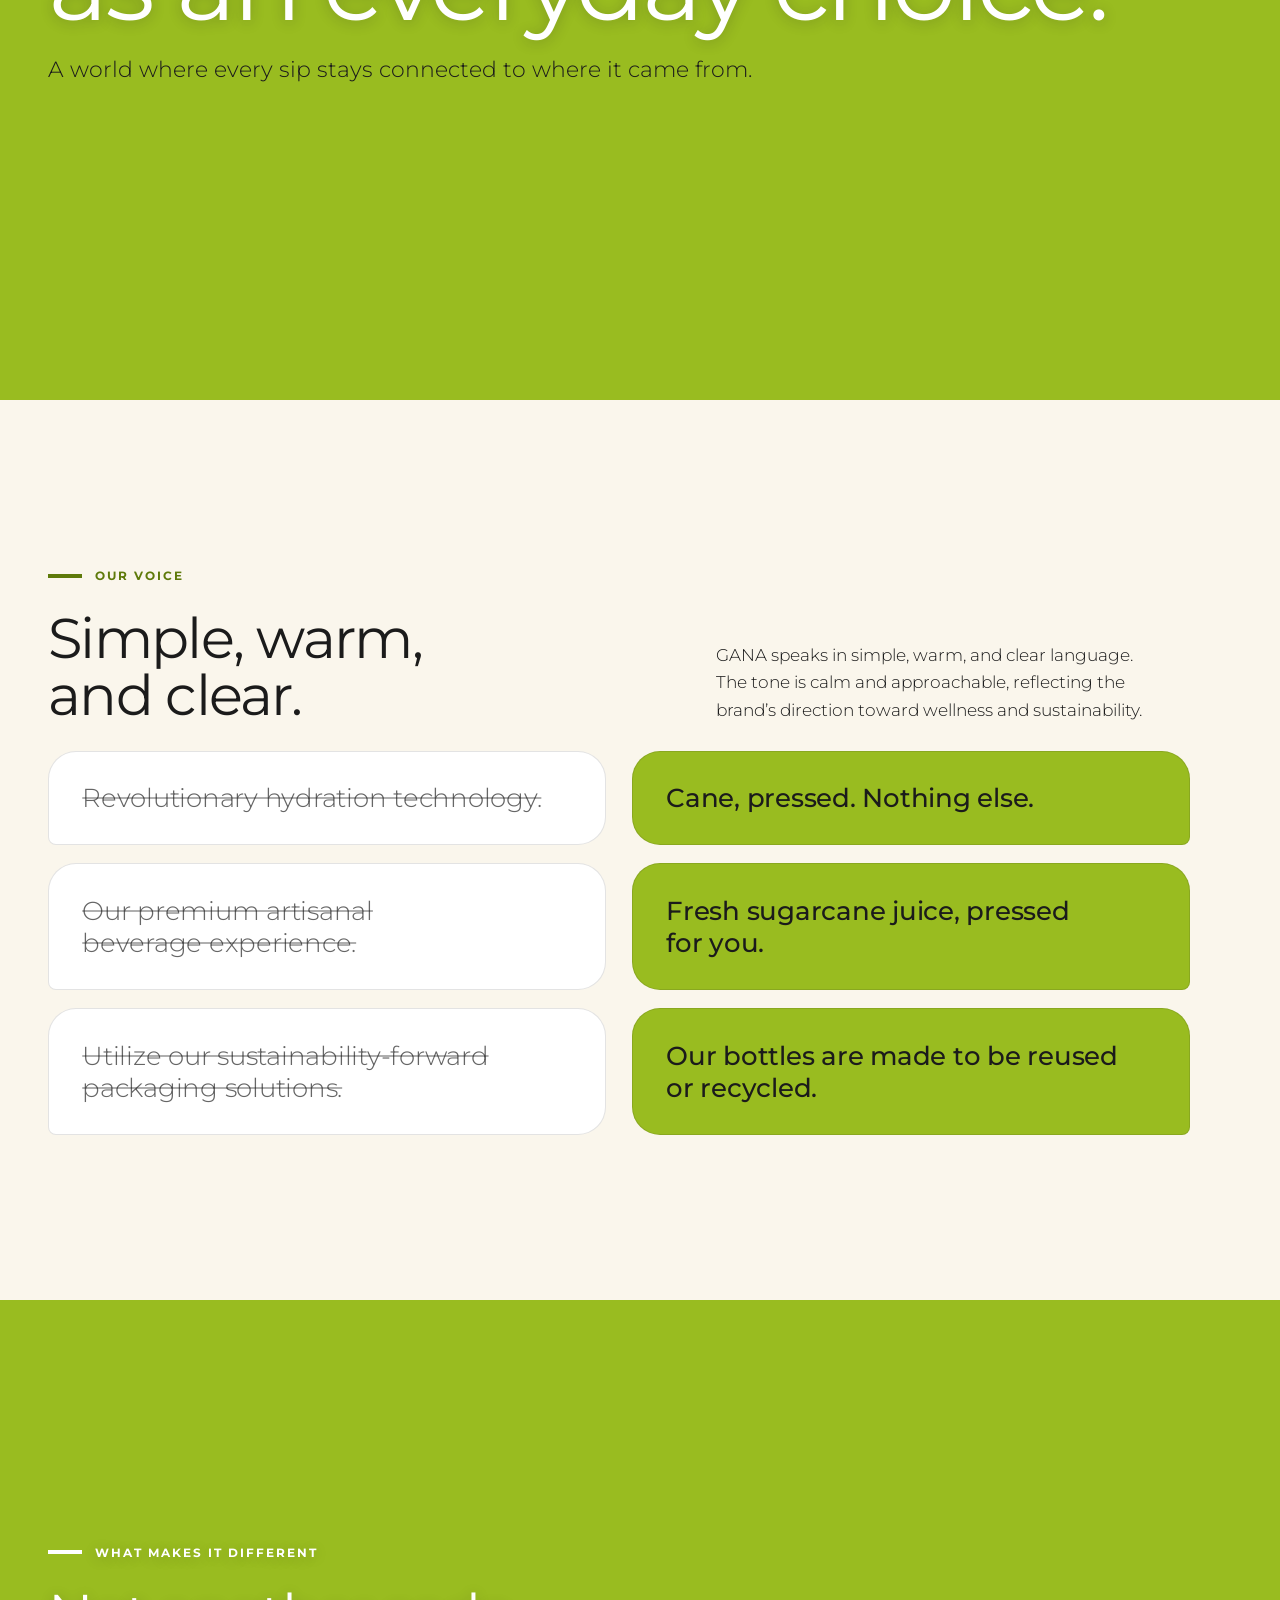
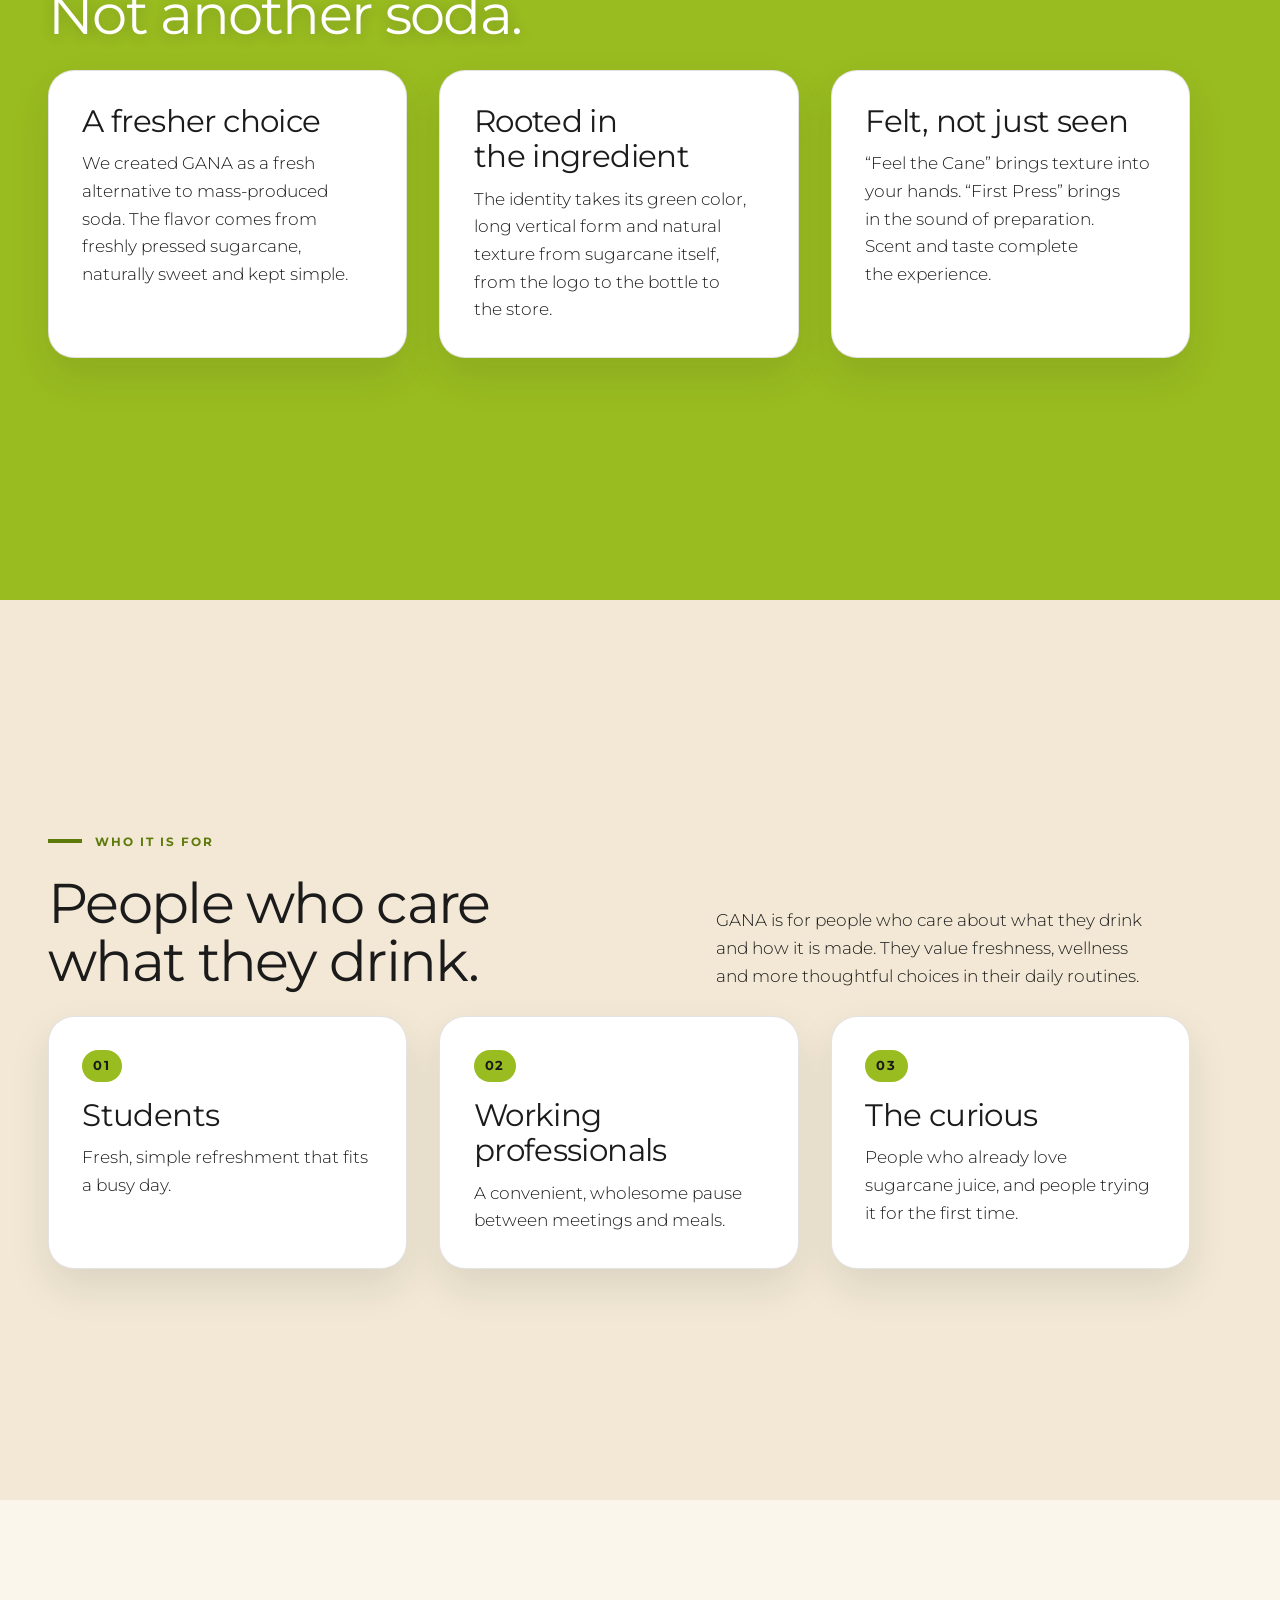
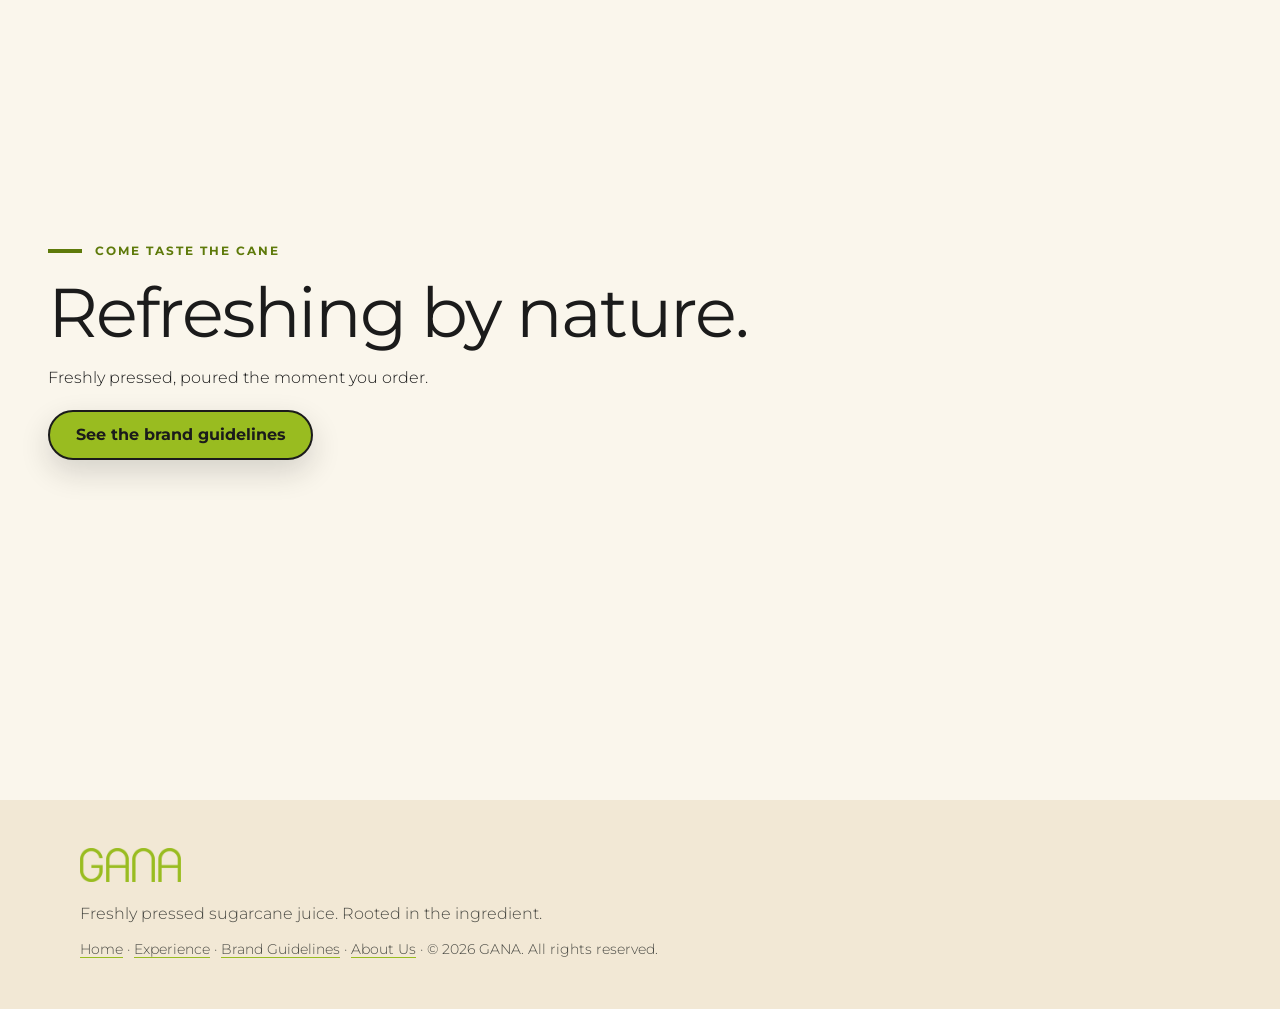
==== commit 2427928e: "About: Refreshing by nature sits on the horizontal line Co-Authored-By: Claude Sonnet 5.5 <noreply@a" ====
--- a/about.html
+++ b/about.html
@@ -14,7 +14,7 @@
   <link rel="preconnect" href="https://fonts.gstatic.com" crossorigin>
   <link href="https://fonts.googleapis.com/css2?family=Montserrat:wght@300;400;500;700&display=swap" rel="stylesheet">
   <link rel="stylesheet" href="styles.css?v=103">
-  <link rel="stylesheet" href="guide.css?v=123">
+  <link rel="stylesheet" href="guide.css?v=130">
 </head>
 <body class="sub">
 
--- a/guide.css
+++ b/guide.css
@@ -726,3 +726,6 @@
 /* no widows: balance headings and sub headings, avoid orphans in paragraphs */
 h1, h2, h3, h4, .kicker, .scene-head p, .hdr-cap, .studio-title h2, .dl-copy h2, .manifesto-close, figcaption { text-wrap: balance; }
 p, li { text-wrap: pretty; }
+/* About: caption sits on the line, like the home page */
+.about-hero .hdr-cap.hc-m { top: auto; bottom: calc(48% - 4px); }
+@media (max-width: 780px) { .about-hero .hdr-cap.hc-m { top: auto; bottom: calc(60% - 4px); } }
